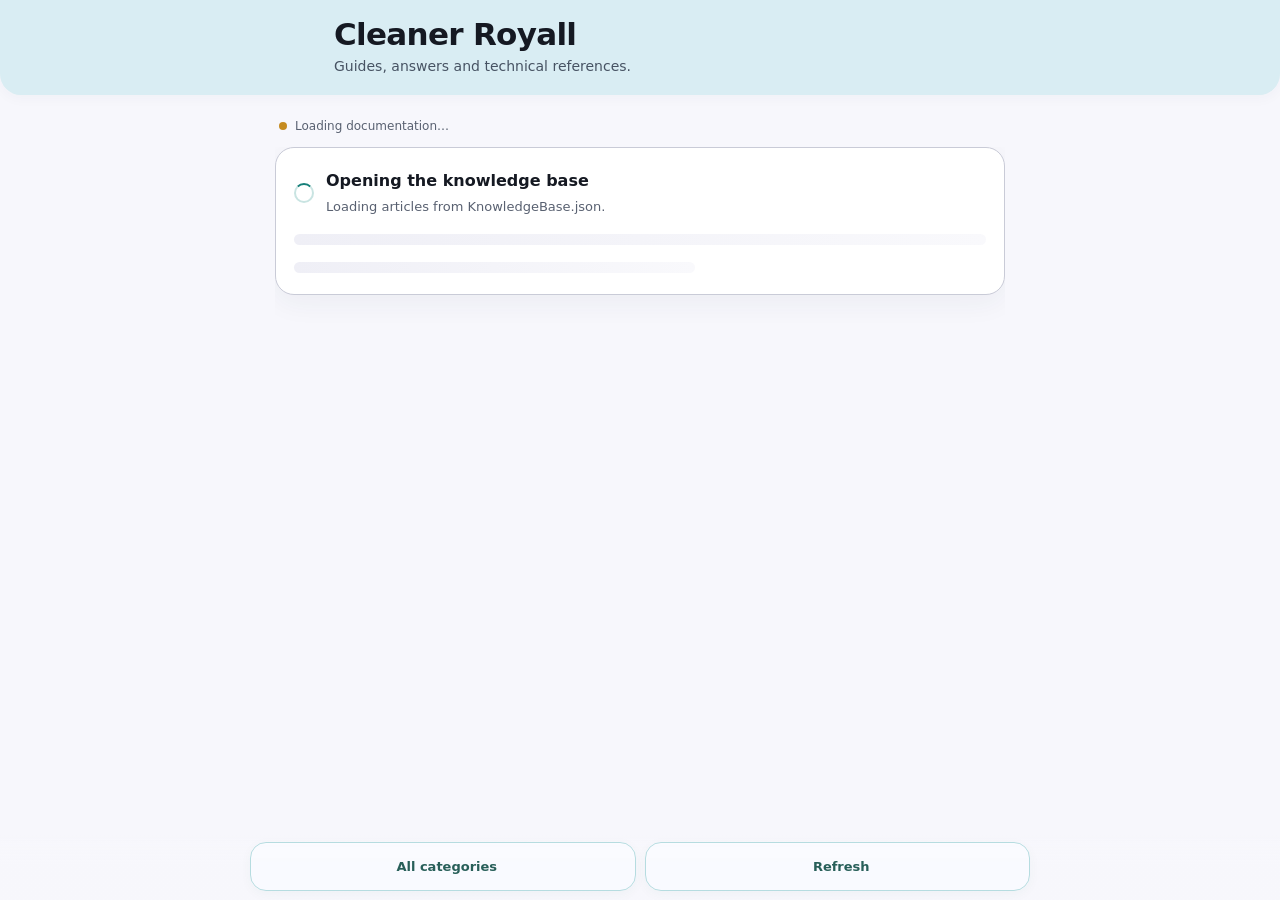
==== web/CleanerRoyall/index.html @ 1d08c45c "Nest documentation articles under category lists" ====
<!doctype html>
<html lang="en">
<head>
<meta charset="utf-8">
<meta name="viewport" content="width=device-width,initial-scale=1,viewport-fit=cover">
<meta name="theme-color" content="#d9edf3">
<meta name="color-scheme" content="light">
<title>Documentation</title>
<style>
:root{--bg:#f7f7fc;--surface:#fff;--surface-soft:#f0f0f8;--surface-head:#e3e3ed;--ink:#151922;--muted:#596171;--soft-muted:#7b8290;--line:#c9cbd7;--line-soft:#dcdde7;--teal:#167f79;--teal-deep:#126c68;--teal-wash:#e0f3f0;--blue:#42639a;--blue-wash:#e5ebfb;--green:#2f7545;--green-wash:#e5f5e6;--amber:#936308;--amber-wash:#fff0cc;--blue-color:#42639a;--amber-color:#936308;--teal-color:#207a75;--green-color:#287744;--purple-color:#7652a2;--red-color:#b44b4b;--neutral-color:#596171;--purple-wash:#eee5ff;--neutral-wash:#e8e9ef;--red-wash:#ffebeb;--red:#b44b4b;--red-wash:#ffebeb;--shadow:0 8px 28px rgba(30,46,67,.055);--radius:19px;--content:780px}
*{box-sizing:border-box}html,body{width:100%;height:100%;margin:0;background:var(--bg);color:var(--ink);font-family:Inter,Roboto,"Segoe UI",system-ui,-apple-system,BlinkMacSystemFont,sans-serif;font-size:15px;line-height:1.5;-webkit-font-smoothing:antialiased;text-rendering:optimizeLegibility}body{height:100vh;height:100dvh;display:flex;flex-direction:column;overflow:hidden}button,input{font:inherit}button,a{-webkit-tap-highlight-color:transparent}button{cursor:pointer}a{color:inherit}.app-header{position:relative;z-index:10;flex:0 0 auto;background:#d9edf3;border-radius:0 0 21px 21px;box-shadow:0 3px 14px rgba(30,67,82,.035);padding:calc(8px + env(safe-area-inset-top)) 18px 10px}.app-header-inner{max-width:var(--content);margin:0 auto;display:flex;align-items:center;gap:14px;min-height:70px}.app-icon-wrap{width:66px;height:66px;flex:0 0 66px;position:relative;display:grid;place-items:center;overflow:visible}.app-icon{position:absolute;inset:0;width:100%;height:100%;object-fit:contain;display:block;visibility:hidden;z-index:2}.app-icon.is-visible{visibility:visible}.icon-fallback{position:absolute;inset:0;display:grid;place-items:center;color:var(--teal);z-index:1}.icon-fallback svg{width:43px;height:43px}.app-title-wrap{min-width:0;flex:1}.app-title{font-size:clamp(21px,5.2vw,31px);font-weight:780;letter-spacing:-.7px;line-height:1.15;margin:0;overflow-wrap:anywhere}.app-subtitle{font-size:14px;color:#475363;line-height:1.35;margin:4px 0 0;overflow-wrap:anywhere}.header-meta{display:flex;align-items:center;gap:7px;flex-wrap:wrap;margin-top:5px}.header-meta:empty{display:none}.tiny-meta{font-size:10px;font-weight:700;letter-spacing:.035em;text-transform:uppercase;color:#397276;background:rgba(255,255,255,.55);padding:4px 8px;border-radius:999px}
.main{width:100%;max-width:var(--content);margin:0 auto;flex:1 1 auto;min-height:0;display:flex;flex-direction:column;overflow:hidden;padding:18px 17px 0}.status-line{display:flex;align-items:center;justify-content:space-between;gap:12px;flex:0 0 auto;padding:0 4px 12px;color:var(--muted);font-size:12px}.status-left{display:flex;align-items:center;gap:8px;min-width:0}.status-dot{width:8px;height:8px;border-radius:50%;background:var(--teal);flex:0 0 auto}.status-dot.loading{background:#c58b20;animation:pulse 1.2s ease-in-out infinite}.status-dot.error{background:var(--red)}.text-button{border:0;background:transparent;color:var(--teal-deep);font-weight:750;padding:6px 0;cursor:pointer}.main-scroll{flex:1 1 auto;min-height:0;overflow-x:hidden;overflow-y:auto;overscroll-behavior:contain;-webkit-overflow-scrolling:touch;scrollbar-width:none;padding:0 0 125px}.main-scroll::-webkit-scrollbar{display:none}.search-box{display:flex;align-items:center;gap:10px;background:#fff;border:1.5px solid #d7dae6;border-radius:17px;min-height:52px;padding:0 14px;box-shadow:0 2px 9px rgba(34,44,65,.025)}.search-box:focus-within{border-color:#87bdb9;box-shadow:0 0 0 3px rgba(22,127,121,.08)}.search-icon{display:grid;place-items:center;color:#677183;flex:0 0 auto}.search-icon svg{width:21px;height:21px}.search-input{border:0;outline:0;box-shadow:none;background:transparent;width:100%;min-width:0;color:var(--ink);font-size:14px;padding:13px 0}.search-input::placeholder{color:#8b92a0}.clear-search{border:0;width:28px;height:28px;border-radius:50%;background:#f0f1f7;color:#586171;display:none;place-items:center;flex:0 0 auto}.clear-search.visible{display:grid}.section-heading{display:flex;align-items:flex-end;justify-content:space-between;gap:12px;margin:21px 1px 10px}.section-heading h2{font-size:16px;line-height:1.25;font-weight:800;letter-spacing:-.2px;margin:0}.section-heading p{font-size:12px;color:var(--muted);margin:3px 0 0}.subtle-link{border:0;background:transparent;color:var(--teal-deep);font-size:12px;font-weight:750;padding:3px 0;white-space:nowrap}.category-grid{display:grid;grid-template-columns:repeat(3,minmax(0,1fr));gap:9px}.category-tile{min-width:0;border:1.5px solid var(--cat-line,#dfe1eb);background:var(--cat-card,#fff);border-radius:16px;padding:12px 9px 11px;text-align:left;display:flex;flex-direction:column;align-items:flex-start;gap:8px;color:var(--ink);transition:transform .14s,border-color .14s,background .14s}.category-tile:active{transform:scale(.985)}.category-tile.active{border-color:var(--cat-color,var(--teal));box-shadow:0 0 0 2px color-mix(in srgb,var(--cat-color,var(--teal)) 13%,transparent)}.category-icon{width:35px;height:35px;border-radius:12px;background:var(--cat-wash,#e3edff);color:var(--cat-color,var(--blue));display:grid;place-items:center;flex:0 0 auto}.category-icon svg{width:20px;height:20px}.category-tile-title{font-size:12px;font-weight:780;line-height:1.25;overflow-wrap:anywhere}.category-tile-meta{font-size:10px;color:var(--muted);line-height:1.2}.cat-blue{--cat-color:#42639a;--cat-wash:#e3edff;--cat-card:#fcfdff;--cat-line:#dfe7f5}.cat-amber{--cat-color:#936308;--cat-wash:#fff0cc;--cat-card:#fffdf8;--cat-line:#eee5d1}.cat-teal{--cat-color:#207a75;--cat-wash:#ddf3f0;--cat-card:#fbfefd;--cat-line:#d9ece9}.cat-green{--cat-color:#287744;--cat-wash:#dff3e2;--cat-card:#fbfefb;--cat-line:#dcecdf}.cat-purple{--cat-color:#7652a2;--cat-wash:#eee5ff;--cat-card:#fdfbff;--cat-line:#e7dcf7}.cat-red{--cat-color:#b44b4b;--cat-wash:#ffebeb;--cat-card:#fffafa;--cat-line:#f1dfdf}.cat-neutral{--cat-color:#596171;--cat-wash:#e8e9ef;--cat-card:#fcfcfe;--cat-line:#e1e3eb}
.results-heading{margin-top:18px}.results-title{min-width:0}.results-count{font-size:11px;color:#717a89;font-weight:650;white-space:nowrap}.entry-list{display:flex;flex-direction:column;gap:9px}.entry-card{width:100%;display:flex;align-items:center;gap:12px;text-align:left;padding:13px 13px;border:1.5px solid #e0e2ec;border-radius:17px;background:#fff;color:inherit;box-shadow:0 2px 9px rgba(34,44,65,.022);min-width:0;transition:transform .14s,border-color .14s}.entry-card:active{transform:scale(.995);border-color:#b8dcd7}.entry-icon{width:42px;height:42px;border-radius:14px;display:grid;place-items:center;flex:0 0 auto;background:var(--entry-wash,#e3edff);color:var(--entry-color,var(--blue))}.entry-icon svg{width:22px;height:22px}.entry-copy{flex:1;min-width:0}.entry-title-row{display:flex;align-items:center;gap:6px;flex-wrap:wrap}.entry-title{font-size:14px;line-height:1.35;font-weight:780;letter-spacing:-.12px;overflow-wrap:anywhere}.entry-summary{font-size:12px;color:#616a79;line-height:1.4;margin:4px 0 0;overflow-wrap:anywhere}.entry-meta{display:flex;align-items:center;gap:6px;flex-wrap:wrap;margin-top:7px;font-size:10px;color:#747d8a}.entry-meta span+span:before{content:"·";margin-right:6px;color:#a0a5af}.entry-meta span.entry-date:before{content:none;margin:0}.entry-meta .entry-date{display:inline-flex;align-items:center;gap:4px;padding:2px 6px;border-radius:7px;background:#e5edff;color:#315d99;font-weight:780}.entry-label{display:inline-flex;align-items:center;gap:4px;border-radius:999px;padding:4px 7px;font-size:9px;font-weight:800;line-height:1;text-transform:uppercase;letter-spacing:.035em;background:#eef0f7;color:#586171}.entry-label.featured{background:#eee6ff;color:#6941a5}.entry-card-chevron{color:#9aa0ac;display:grid;place-items:center;flex:0 0 auto}.entry-card-chevron svg{width:18px;height:18px}.empty-panel,.loading-panel,.error-panel{border:1px solid var(--line);background:#fff;border-radius:19px;padding:21px 18px;box-shadow:var(--shadow)}.loading-row{display:flex;align-items:center;gap:12px}.spinner{width:20px;height:20px;border:2px solid #c9e4e2;border-top-color:var(--teal);border-radius:50%;animation:spin .8s linear infinite;flex:0 0 auto}.loading-title,.error-title{font-size:16px;font-weight:780;margin:0}.loading-copy,.error-copy{color:var(--muted);font-size:13px;margin:4px 0 0}.skeleton{height:11px;border-radius:8px;background:linear-gradient(90deg,#efeff6,#f9f9fc,#efeff6);background-size:200% 100%;animation:shine 1.5s linear infinite;margin-top:17px}.skeleton.short{width:58%}.error-actions{display:flex;gap:10px;flex-wrap:wrap;margin-top:14px}.small-action{border:1px solid #b4d9dc;background:#f7fcfc;color:#236e70;border-radius:12px;padding:10px 14px;font-weight:700;cursor:pointer;font-size:13px}.empty-title{font-size:16px;font-weight:780;margin:0}.empty-copy{color:var(--muted);font-size:13px;margin:5px 0 0}.featured-marker{color:#8b65b2}
.bottom-actions{position:fixed;left:0;right:0;bottom:0;z-index:18;padding:7px 16px calc(9px + env(safe-area-inset-bottom));background:linear-gradient(180deg,rgba(247,247,252,0),rgba(247,247,252,.94) 18%,rgba(247,247,252,.99) 45%)}.bottom-actions-inner{max-width:var(--content);margin:0 auto;display:grid;grid-template-columns:repeat(2,minmax(0,1fr));gap:9px}.action-button{height:49px;min-width:0;border:1.5px solid #b6dce0;border-radius:16px;background:rgba(250,251,255,.94);color:#285f59;display:flex;align-items:center;justify-content:center;gap:8px;padding:0 10px;font-size:13px;font-weight:760;box-shadow:0 3px 12px rgba(31,96,82,.04)}.action-button svg{width:19px;height:19px;flex:0 0 auto}.action-button:active{transform:scale(.99);background:#edf8f4}.toast{position:fixed;z-index:70;left:50%;bottom:calc(76px + env(safe-area-inset-bottom));transform:translate(-50%,12px);opacity:0;pointer-events:none;background:#222a35;color:#fff;border-radius:13px;padding:11px 15px;font-size:13px;font-weight:600;box-shadow:0 5px 22px rgba(0,0,0,.17);max-width:calc(100vw - 40px);text-align:center;transition:opacity .18s,transform .18s}.toast.visible{opacity:1;transform:translate(-50%,0)}.floating-top{position:fixed;right:max(18px,calc((100vw - var(--content))/2 + 18px));bottom:calc(75px + env(safe-area-inset-bottom));z-index:15;width:44px;height:44px;border:1.5px solid #b5dfe2;border-radius:50%;display:grid;place-items:center;color:#1c555a;background:rgba(250,253,255,.96);box-shadow:0 4px 15px rgba(31,72,85,.1);opacity:0;pointer-events:none;transform:translateY(7px);transition:opacity .18s,transform .18s}.floating-top.visible{opacity:1;pointer-events:auto;transform:translateY(0)}
.sheet-overlay{position:fixed;inset:0;z-index:50;background:rgba(21,29,38,.39);backdrop-filter:blur(2px);-webkit-backdrop-filter:blur(2px);opacity:0;transition:opacity .22s ease}.sheet-overlay.open{opacity:1}.article-sheet{position:fixed;z-index:51;left:0;right:0;bottom:0;max-width:720px;height:90vh;height:min(90dvh,900px);margin:0 auto;background:#fbfbff;border:1px solid #dedfea;border-bottom:0;border-radius:17px 17px 0 0;box-shadow:0 -12px 44px rgba(25,37,54,.17);transform:translateY(105%);transition:transform .26s cubic-bezier(.2,.8,.2,1);display:flex;flex-direction:column;overflow:hidden;padding-bottom:env(safe-area-inset-bottom)}.article-sheet.open{transform:translateY(0)}.sheet-accent{height:4px;width:25%;background:#267b62;border-radius:0 0 5px 5px;flex:0 0 auto;margin-left:auto;margin-right:auto}.sheet-top{display:flex;align-items:flex-start;gap:12px;padding:14px 17px 9px;flex:0 0 auto}.sheet-title-wrap{min-width:0;flex:1}.sheet-label-row{display:flex;align-items:center;gap:7px;flex-wrap:wrap;margin-bottom:5px}.sheet-category{font-size:10px;color:#707989;font-weight:700}.sheet-title{font-size:clamp(19px,4.8vw,24px);font-weight:820;letter-spacing:-.45px;line-height:1.2;margin:0;overflow-wrap:anywhere}.sheet-subtitle{font-size:12px;color:#667080;margin:6px 0 0;line-height:1.4;overflow-wrap:anywhere}.sheet-close{width:36px;height:36px;flex:0 0 auto;display:grid;place-items:center;border:1px solid #e0e2eb;background:#f1f2f8;color:#596171;border-radius:12px;margin-top:-3px}.sheet-close svg{width:19px;height:19px}.sheet-meta{display:flex;align-items:center;gap:8px;flex-wrap:wrap;padding:8px 17px 12px;font-size:11px;color:#6e7786;border-bottom:1px solid #e0e2eb;flex:0 0 auto}.sheet-meta .sheet-meta-date{display:inline-flex;align-items:center;gap:5px;background:#e5edff;color:#315d99;border-radius:8px;padding:5px 8px;font-weight:760}.sheet-scroll{flex:1 1 auto;min-height:0;overflow-y:auto;overscroll-behavior:contain;-webkit-overflow-scrolling:touch;padding:15px 16px 28px;scrollbar-width:thin;scrollbar-color:#c8ccd7 transparent}.sheet-scroll::-webkit-scrollbar{width:4px}.sheet-scroll::-webkit-scrollbar-thumb{background:#c8ccd7;border-radius:8px}.sheet-footer{display:flex;align-items:center;justify-content:space-between;gap:10px;padding:10px 15px;border-top:1px solid #e3e5ed;background:#fbfbff;flex:0 0 auto}.sheet-back{display:inline-flex;align-items:center;justify-content:center;gap:8px;height:43px;min-width:100px;border:1.5px solid #c9e0e1;background:#f7fbfc;color:#255f60;border-radius:13px;font-size:13px;font-weight:760;padding:0 14px}.sheet-footer-note{font-size:10px;color:#8b92a0;text-align:right}.sheet-footer svg{width:17px;height:17px}
.article-content{display:flex;flex-direction:column;gap:14px}.content-block{min-width:0}.prose{font-size:14px;line-height:1.68;color:#242a35;overflow-wrap:anywhere}.prose>*:first-child{margin-top:0}.prose>*:last-child{margin-bottom:0}.prose h1,.prose h2,.prose h3{color:#202733;line-height:1.25;letter-spacing:-.2px;margin:18px 0 8px}.prose h1{font-size:20px}.prose h2{font-size:17px}.prose h3{font-size:15px}.prose p{margin:0 0 11px}.prose strong{font-weight:800}.prose em{font-style:italic}.prose a{color:#2e6299;text-decoration:underline;text-underline-offset:2px;overflow-wrap:anywhere}.prose code,.inline-code{font-family:ui-monospace,SFMono-Regular,Menlo,Consolas,monospace;font-size:.91em;background:#eff1f7;color:#384965;padding:2px 5px;border-radius:5px;overflow-wrap:anywhere}.prose blockquote{margin:9px 0;padding:8px 12px;border-left:3px solid #83b9b0;background:#edf7f4;color:#485c5b;border-radius:0 10px 10px 0}.prose ul,.prose ol{margin:6px 0 12px;padding-left:22px}.prose li{padding-left:3px;margin:4px 0}.prose hr{border:0;border-top:1px solid #dfe2eb;margin:15px 0}.code-card{border:1px solid #d8dce7;background:#f4f5fa;border-radius:15px;overflow:hidden;min-width:0}.code-head{display:flex;align-items:center;gap:9px;justify-content:space-between;padding:10px 12px;background:#e9ebf4;border-bottom:1px solid #d8dce7;min-width:0}.code-title-wrap{min-width:0;display:flex;align-items:center;gap:7px}.code-title{font-size:12px;font-weight:780;color:#3d4759;overflow-wrap:anywhere}.code-language{font-size:9px;letter-spacing:.05em;font-weight:800;text-transform:uppercase;border-radius:6px;background:#fff;color:#59677d;padding:4px 6px;flex:0 0 auto}.copy-button{display:inline-flex;align-items:center;justify-content:center;gap:5px;min-height:31px;border:1px solid #cbd1df;background:#fbfcff;color:#3e536e;border-radius:9px;padding:4px 8px;font-size:11px;font-weight:760;flex:0 0 auto}.copy-button svg{width:15px;height:15px}.code-body{margin:0;padding:13px 14px;overflow:auto;max-height:48vh;color:#252d3b;font-family:ui-monospace,SFMono-Regular,Menlo,Consolas,monospace;font-size:12px;line-height:1.65;white-space:pre;tab-size:4;-webkit-overflow-scrolling:touch}.sheet-error{border:1px solid #eddddd;background:#fffafa;color:#824545;border-radius:12px;padding:13px;font-size:13px}
[hidden]{display:none!important}@keyframes spin{to{transform:rotate(360deg)}}@keyframes pulse{50%{opacity:.35}}@keyframes shine{to{background-position:-200% 0}}@media(min-width:700px){.app-header{padding:10px 25px 12px}.app-header-inner{min-height:73px}.app-icon-wrap{width:70px;height:70px;flex-basis:70px}.main{padding:22px 25px 0}.category-tile{padding:14px 12px}.entry-card{padding:14px 15px}.article-sheet{border-radius:17px 17px 0 0}}@media(max-width:370px){.app-header{padding-left:13px;padding-right:13px}.app-header-inner{gap:10px}.app-icon-wrap{width:57px;height:57px;flex-basis:57px}.app-title{font-size:21px}.app-subtitle{font-size:12px}.main{padding:15px 11px 0}.category-grid{gap:6px}.category-tile{padding:10px 7px;border-radius:14px}.category-icon{width:31px;height:31px}.category-tile-title{font-size:11px}.category-tile-meta{font-size:9px}.entry-card{gap:9px;padding:11px 10px}.entry-icon{width:38px;height:38px;flex-basis:38px}.entry-title{font-size:13px}.entry-summary{font-size:11px}.sheet-top{padding:13px 13px 8px}.sheet-meta{padding-left:13px;padding-right:13px}.sheet-scroll{padding:13px 12px 24px}.code-body{font-size:11px;padding:11px}.bottom-actions{padding-left:10px;padding-right:10px}.action-button{font-size:12px;gap:6px;padding:0 6px}}
@media(prefers-reduced-motion:reduce){*,*::before,*::after{scroll-behavior:auto!important;animation-duration:.01ms!important;animation-iteration-count:1!important;transition-duration:.01ms!important}}

/* High-contrast syntax colors on a light code surface. */
.code-card{background:#f7f8fc;border:1px solid #d7dce8;color:#23283a}
.code-head{background:#e9edf5;border-bottom:1px solid #d7dce8}
.code-title{color:#293247}
.code-language{background:#fff;color:#334b75;border:1px solid #d4dceb}
.copy-button{border:1px solid #c6d0e1;background:#fff;color:#263b60}
.copy-button:active{background:#e8eef9}
.code-body{background:#f7f8fc;color:#23283a}
.code-body .tok-comment{color:#667085;font-style:italic}
.code-body .tok-string{color:#825500}
.code-body .tok-key{color:#1456a0;font-weight:700}
.code-body .tok-number{color:#6941c6}
.code-body .tok-literal{color:#b42368;font-weight:650}
.code-body .tok-keyword{color:#b42318;font-weight:650}
.code-body .tok-type{color:#067647}
.code-body .tok-method{color:#175cd3}
.code-body .tok-variable{color:#7048a8}
.code-body .tok-command{color:#087f5b;font-weight:700}
.code-body .tok-operator{color:#8e2e8e}
.code-body .tok-annotation{color:#087e8b;font-weight:700}
.code-body .tok-punctuation{color:#344054}

/* Nested category-list navigation */
.category-list{display:flex;flex-direction:column;background:#fff;border:1px solid #dfe3ed;border-radius:18px;overflow:hidden}
.category-row{width:100%;display:flex;align-items:center;gap:13px;min-width:0;padding:15px 14px;background:#fff;border:0;border-bottom:1px solid #edf0f5;color:var(--ink);text-align:left}
.category-row:last-child{border-bottom:0}.category-row:active{background:#f4f7fc}
.category-row .category-icon{width:43px;height:43px;border-radius:14px;flex:0 0 auto}
.category-row-copy{flex:1;min-width:0}.category-row-title{display:block;font-size:14px;font-weight:790;line-height:1.35;overflow-wrap:anywhere}
.category-row-description{display:block;margin-top:3px;color:#697283;font-size:12px;line-height:1.4;overflow-wrap:anywhere}
.category-row-meta{display:block;margin-top:5px;color:#355d96;font-size:10px;font-weight:760}
.category-row-chevron{flex:0 0 auto;display:grid;place-items:center;color:#8a93a3}
.nested-back{display:inline-flex;align-items:center;gap:7px;padding:5px 0;margin:1px 0 10px;border:0;background:transparent;color:#286a6c;font-size:12px;font-weight:780}
.nested-back svg{width:17px;height:17px;transform:rotate(180deg)}
.nested-heading{display:flex;align-items:flex-end;justify-content:space-between;gap:12px;margin:2px 1px 13px}
.nested-heading-copy{min-width:0}.nested-heading h2{margin:0;font-size:20px;line-height:1.25;letter-spacing:-.35px;font-weight:820;overflow-wrap:anywhere}
.nested-heading p{margin:5px 0 0;color:#647084;font-size:12px;line-height:1.45}
.nested-count{flex:0 0 auto;padding:5px 8px;border-radius:9px;background:#e8effb;color:#355d96;font-size:10px;font-weight:800;white-space:nowrap}
/* Fenced code gets one unmistakable full-width background panel. */
.code-card{width:100%;min-width:0;background:#fff;border:1px solid #d4ddea;border-radius:15px;box-shadow:0 2px 7px rgba(37,56,86,.035)}
.code-head{background:#e5ebf5;border-bottom:1px solid #d4ddea;padding:10px 12px}
.code-body{display:block;width:100%;min-width:100%;max-width:100%;box-sizing:border-box;margin:0;padding:15px 16px;overflow:auto;max-height:48vh;background:#eaf0fa;color:#202b3d;border-top:1px solid #d9e2f1;border-radius:0 0 14px 14px}
@media(max-width:370px){.category-row{gap:10px;padding:13px 10px}.category-row .category-icon{width:39px;height:39px;flex-basis:39px}.nested-heading h2{font-size:19px}.code-body{padding:12px;font-size:11px}}
</style>
</head>
<body>
<header class="app-header">
  <div class="app-header-inner">
    <div class="app-icon-wrap" aria-hidden="true"><img class="app-icon" id="appIcon" alt=""><span class="icon-fallback" id="iconFallback"></span></div>
    <div class="app-title-wrap"><h1 class="app-title" id="appName">Cleaner Royall</h1><p class="app-subtitle" id="appDescription">Guides, answers and technical references.</p><div class="header-meta" id="headerMeta"></div></div>
  </div>
</header>
<main class="main">
  <div class="status-line" aria-live="polite"><div class="status-left"><span class="status-dot loading" id="statusDot"></span><span id="statusText">Loading documentation…</span></div></div>
  <section class="main-scroll" id="mainScroll" aria-live="polite">
    <div class="loading-panel"><div class="loading-row"><span class="spinner" aria-hidden="true"></span><div><div class="loading-title">Opening the knowledge base</div><p class="loading-copy">Loading articles from KnowledgeBase.json.</p></div></div><div class="skeleton"></div><div class="skeleton short"></div></div>
  </section>
</main>
<button class="floating-top" id="backToTop" type="button" aria-label="Back to top" title="Back to top"></button>
<footer class="bottom-actions"><div class="bottom-actions-inner"><button class="action-button" type="button" data-action="all-articles"><span id="allIcon"></span><span>All categories</span></button><button class="action-button" id="refreshBottomButton" type="button" data-action="refresh"><span id="refreshIcon"></span><span id="refreshLabel">Refresh</span></button></div></footer>
<div class="sheet-overlay" id="sheetOverlay" hidden></div>
<section class="article-sheet" id="articleSheet" role="dialog" aria-modal="true" aria-labelledby="sheetTitle" aria-hidden="true" hidden>
  <div class="sheet-accent"></div>
  <header class="sheet-top"><div class="sheet-title-wrap"><div class="sheet-label-row" id="sheetLabelRow"></div><h2 class="sheet-title" id="sheetTitle" tabindex="-1">Article title</h2><p class="sheet-subtitle" id="sheetSubtitle"></p></div><button class="sheet-close" id="sheetClose" type="button" data-action="close-sheet" aria-label="Close article"></button></header>
  <div class="sheet-meta" id="sheetMeta"></div>
  <div class="sheet-scroll" id="sheetScroll" tabindex="0"></div>
  <footer class="sheet-footer"><button class="sheet-back" type="button" data-action="close-sheet"><span id="backIcon"></span>Back</button><span class="sheet-footer-note">Cleaner Royall Knowledge Base</span></footer>
</section>
<div class="toast" id="toast" role="status" aria-live="polite"></div>
<script>
(() => {
'use strict';
const KNOWLEDGE_BASE_URL = './KnowledgeBase.json';
const $ = id => document.getElementById(id);
const ICONS = {
  sparkles:'<path d="m12 3 1.9 5.8L20 11l-6.1 2.2L12 19l-1.9-5.8L4 11l6.1-2.2L12 3Z"/><path d="m19 14 1.1 2.9L23 18l-2.9 1.1L19 22l-1.1-2.9L15 18l2.9-1.1L19 14Z"/>',
  help:'<circle cx="12" cy="12" r="9"/><path d="M9.6 9a2.5 2.5 0 0 1 4.8 1c0 1.7-2.4 2.1-2.4 3.8M12 17h.01"/>',
  book:'<path d="M4 5.5A2.5 2.5 0 0 1 6.5 3H20v16H6.5A2.5 2.5 0 0 0 4 21.5z"/><path d="M4 5.5v16M8 7h8M8 11h7"/>',
  code:'<path d="m8 8-4 4 4 4M16 8l4 4-4 4M14 5l-4 14"/>',
  search:'<circle cx="10.8" cy="10.8" r="6.8"/><path d="m16 16 5 5"/>',
  x:'<path d="m6 6 12 12M18 6 6 18"/>',
  chevron:'<path d="m9 18 6-6-6-6"/>',
  chevronDown:'<path d="m6 9 6 6 6-6"/>',
  arrowUp:'<path d="M12 19V5M5 12l7-7 7 7"/>',
  refresh:'<path d="M20 7v5h-5M4 17v-5h5"/><path d="M5.6 9A7 7 0 0 1 17.4 6L20 12M4 12l2.6 6A7 7 0 0 0 18.4 15"/>',
  copy:'<rect x="8" y="8" width="12" height="12" rx="2"/><path d="M16 8V5a2 2 0 0 0-2-2H5a2 2 0 0 0-2 2v9a2 2 0 0 0 2 2h3"/>',
  check:'<path d="m5 12 4 4L19 6"/>',
  info:'<circle cx="12" cy="12" r="9"/><path d="M12 11v5M12 7h.01"/>',
  warning:'<path d="m10.3 3.9-8 14A2 2 0 0 0 4 21h16a2 2 0 0 0 1.7-3.1l-8-14a2 2 0 0 0-3.4 0Z"/><path d="M12 9v4M12 17h.01"/>',
  lightbulb:'<path d="M9 18h6M10 22h4M8.2 14.5A6 6 0 1 1 15.8 14.5c-.9.7-1.3 1.5-1.3 2.5h-5c0-1-.4-1.8-1.3-2.5Z"/>',
  crown:'<path d="m2 8 5 4 5-8 5 8 5-4-2 12H4L2 8Z"/><path d="M4 16h16"/>',
  shield:'<path d="M12 22s8-4 8-11V5l-8-3-8 3v6c0 7 8 11 8 11Z"/><path d="m9 12 2 2 4-4"/>',
  list:'<path d="M9 6h11M9 12h11M9 18h11M4 6h.01M4 12h.01M4 18h.01"/>',
  calendar:'<rect x="3" y="5" width="18" height="16" rx="2"/><path d="M16 3v4M8 3v4M3 10h18"/>',
  tag:'<path d="M20.6 13.4 13.4 20.6a2 2 0 0 1-2.8 0L3 13V3h10l7.6 7.6a2 2 0 0 1 0 2.8Z"/><circle cx="7.5" cy="7.5" r="1"/>',
  external:'<path d="M14 3h7v7M10 14 21 3"/><path d="M18 13v6a2 2 0 0 1-2 2H5a2 2 0 0 1-2-2V8a2 2 0 0 1 2-2h6"/>',
  file:'<path d="M14 2H6a2 2 0 0 0-2 2v16a2 2 0 0 0 2 2h12a2 2 0 0 0 2-2V8Z"/><path d="M14 2v6h6M8 13h8M8 17h8"/>',
  checkCircle:'<circle cx="12" cy="12" r="9"/><path d="m8 12 2.5 2.5L16 9"/>',
  close:'<path d="m6 6 12 12M18 6 6 18"/>'
};
function icon(name,size=20){const raw=String(name||'').toLowerCase().replace(/[^a-z]/g,'');const aliases={helpcircle:'help',circlehelp:'help',bookopen:'book',bookopentext:'book',filetext:'file',filecode:'code',code2:'code',circlestar:'sparkles',star:'sparkles',wand:'sparkles',wandstars:'sparkles',alerttriangle:'warning',trianglealert:'warning',circlealert:'warning',arrowup:'arrowUp',refreshcw:'refresh',rotatecw:'refresh',copycheck:'copy',listordered:'list',listchecks:'list',circlecheck:'checkCircle'};const key=aliases[raw]||raw;return `<svg xmlns="http://www.w3.org/2000/svg" width="${size}" height="${size}" viewBox="0 0 24 24" fill="none" stroke="currentColor" stroke-width="1.8" stroke-linecap="round" stroke-linejoin="round" aria-hidden="true">${ICONS[key]||ICONS.file}</svg>`}
function escapeHtml(value){return String(value??'').replace(/[&<>"']/g,ch=>({'&':'&amp;','<':'&lt;','>':'&gt;','"':'&quot;',"'":'&#39;'}[ch]))}
function safeUrl(value){try{const url=new URL(String(value||''),location.href);return ['https:','http:'].includes(url.protocol)?url.href:''}catch(_){return ''}}
function normaliseText(value){return String(value??'').trim()}
function slug(value){return String(value||'').toLowerCase().replace(/[^a-z0-9]+/g,'-').replace(/^-+|-+$/g,'')}
let knowledgeData=null, allEntries=[], categoryMap=new Map(), currentCategory='', currentQuery='', currentEntryId='', returnFocus=null, toastTimer=null;
function categoryFor(id){return categoryMap.get(String(id))||{id:String(id||''),title:String(id||'Other'),theme:'neutral',icon:'list',description:''}}
function entryById(id){return allEntries.find(entry=>String(entry.id)===String(id))||null}
function settingEnabled(name,fallback=true){const settings=knowledgeData&&knowledgeData.settings;return settings&&typeof settings[name]==='boolean'?settings[name]:fallback}
function safeTheme(category){const theme=String(category&&category.theme||'neutral').toLowerCase();return ['blue','amber','teal','green','purple','red','neutral'].includes(theme)?theme:'neutral'}
function categoryTheme(category){return 'cat-'+safeTheme(category)}
function entryIcon(){return 'book'}
function renderInlineMarkdown(value){const source=String(value??'');const token=/\[([^\]]+)\]\((https?:\/\/[^\s)]+)\)|`([^`]+)`|\*\*([^*]+)\*\*|\*([^*]+)\*/g;let output='',last=0,match;while((match=token.exec(source))){output+=escapeHtml(source.slice(last,match.index));if(match[1]!==undefined){const href=safeUrl(match[2]);output+=href?`<a href="${escapeHtml(href)}" target="_blank" rel="noopener noreferrer">${escapeHtml(match[1])}</a>`:escapeHtml(match[1])}else if(match[3]!==undefined){output+=`<code>${escapeHtml(match[3])}</code>`}else if(match[4]!==undefined){output+=`<strong>${escapeHtml(match[4])}</strong>`}else{output+=`<em>${escapeHtml(match[5])}</em>`}last=token.lastIndex}output+=escapeHtml(source.slice(last));return output.replace(/\n/g,'<br>')}
function highlightCode(code,language){const source=String(code??''),lang=String(language||'text').toLowerCase();let pattern;if(lang==='json'){pattern=/"(?:\\.|[^"\\])*"|-?\d+(?:\.\d+)?(?:[eE][+-]?\d+)?|\b(?:true|false|null)\b|[{}\[\]:,]/g}else if(lang==='java'){pattern=/\/\/[^\n]*|\/\*[\s\S]*?\*\/|"(?:\\.|[^"\\])*"|'(?:\\.|[^'\\])*'|@\w+|\b(?:abstract|assert|boolean|break|byte|case|catch|char|class|const|continue|default|do|double|else|enum|extends|final|finally|float|for|if|implements|import|instanceof|int|interface|long|native|new|package|private|protected|public|record|return|short|static|strictfp|super|switch|synchronized|this|throw|throws|transient|try|var|void|volatile|while|yield)\b|\b(?:true|false|null)\b|\b\d+(?:\.\d+)?[fFdDlL]?\b|\b[A-Z][A-Za-z0-9_]*\b|\b[A-Za-z_$][\w$]*(?=\s*\()/g}else if(['bash','sh','shell'].includes(lang)){pattern=/#.*|"(?:\\.|[^"\\])*"|'(?:[^'\\]|\\.)*'|\$\{[^}]*\}|\$[A-Za-z_]\w*|\b(?:if|then|else|elif|fi|for|in|do|done|case|esac|while|until|function|export|local|return|exit|set|source)\b|\b(?:echo|printf|cd|ls|grep|find|sed|awk|cat|mkdir|rm|cp|mv|chmod|chown|test|curl|wget|git|java|javac|sh|bash|pwd|id|uname|du|df|command|read|shift|trap|sudo)\b|[|&;<>!=~]/g}else{return escapeHtml(source)}let output='',last=0;source.replace(pattern,function(token,offset){output+=escapeHtml(source.slice(last,offset));let cls='punctuation';if(lang==='json'){if(token[0]==='"')cls=/^\s*:/.test(source.slice(offset+token.length))?'key':'string';else if(/^-?\d/.test(token))cls='number';else if(/^(true|false|null)$/.test(token))cls='literal'}else if(lang==='java'){if(token.startsWith('//')||token.startsWith('/*'))cls='comment';else if(token[0]==='"'||token[0]==="'")cls='string';else if(token[0]==='@')cls='annotation';else if(/^(abstract|assert|boolean|break|byte|case|catch|char|class|const|continue|default|do|double|else|enum|extends|final|finally|float|for|if|implements|import|instanceof|int|interface|long|native|new|package|private|protected|public|record|return|short|static|strictfp|super|switch|synchronized|this|throw|throws|transient|try|var|void|volatile|while|yield)$/.test(token))cls='keyword';else if(/^(true|false|null)$/.test(token))cls='literal';else if(/^\d/.test(token))cls='number';else if(/^[A-Z]/.test(token))cls='type';else cls='method'}else{if(token[0]==='#')cls='comment';else if(token[0]==='"'||token[0]==="'")cls='string';else if(token[0]==='$')cls='variable';else if(/^(if|then|else|elif|fi|for|in|do|done|case|esac|while|until|function|export|local|return|exit|set|source)$/.test(token))cls='keyword';else if(/^(echo|printf|cd|ls|grep|find|sed|awk|cat|mkdir|rm|cp|mv|chmod|chown|test|curl|wget|git|java|javac|sh|bash|pwd|id|uname|du|df|command|read|shift|trap|sudo)$/.test(token))cls='command';else cls='operator'}output+='<span class="tok-'+cls+'">'+escapeHtml(token)+'</span>';last=offset+token.length;return token});return output+escapeHtml(source.slice(last))}
function renderCodePanel(code,language){const lang=normaliseText(language||'text')||'text';return '<section class="content-block code-card"><div class="code-head"><div class="code-title-wrap"><span class="code-language">'+escapeHtml(lang)+'</span></div><button type="button" class="copy-button" data-action="copy-code" data-code="'+escapeHtml(encodeURIComponent(code))+'">'+icon('copy',15)+' Copy</button></div><pre class="code-body"><code>'+highlightCode(code,lang)+'</code></pre></section>'}

function renderMarkdown(value){const lines=String(value??'').replace(/\r\n?/g,'\n').split('\n');let html='',paragraph=[],listType='',list=[],codeLines=null,codeLanguage='text';const flushParagraph=()=>{if(paragraph.length){html+='<p>'+renderInlineMarkdown(paragraph.join(' '))+'</p>';paragraph=[]}};const flushList=()=>{if(list.length){html+='<'+listType+'>'+list.map(item=>'<li>'+renderInlineMarkdown(item)+'</li>').join('')+'</'+listType+'>';list=[];listType=''}};for(const raw of lines){const line=raw.trim();let m;if(codeLines!==null){if(/^\x60{3}\s*$/.test(line)){html+=renderCodePanel(codeLines.join('\n'),codeLanguage);codeLines=null;codeLanguage='text'}else codeLines.push(raw);continue}if((m=line.match(/^\x60{3}([\w.+#-]*)\s*$/))){flushParagraph();flushList();codeLines=[];codeLanguage=m[1]||'text';continue}if(!line){flushParagraph();flushList();continue}if((m=line.match(/^(#{1,3})\s+(.+)$/))){flushParagraph();flushList();const level=m[1].length;html+='<h'+level+'>'+renderInlineMarkdown(m[2])+'</h'+level+'>';continue}if(/^(-{3,}|\*{3,}|_{3,})$/.test(line)){flushParagraph();flushList();html+='<hr>';continue}if((m=line.match(/^>\s?(.+)$/))){flushParagraph();flushList();html+='<blockquote>'+renderInlineMarkdown(m[1])+'</blockquote>';continue}if((m=line.match(/^[-*]\s+(.+)$/))){flushParagraph();if(listType&&listType!=='ul')flushList();listType='ul';list.push(m[1]);continue}if((m=line.match(/^\d+[.)]\s+(.+)$/))){flushParagraph();if(listType&&listType!=='ol')flushList();listType='ol';list.push(m[1]);continue}flushList();paragraph.push(line)}flushParagraph();flushList();if(codeLines!==null)html+=renderCodePanel(codeLines.join('\n'),codeLanguage);return html||'<p></p>'}
function renderCategories(){return knowledgeData.categories.map(c=>{const n=c.articles.length,theme=categoryTheme(c);return '<button type="button" class="category-row" data-action="open-category" data-category="'+escapeHtml(c.id)+'"><span class="category-icon '+theme+'">'+icon(c.icon||'list',21)+'</span><span class="category-row-copy"><span class="category-row-title">'+escapeHtml(c.title||c.id)+'</span><span class="category-row-description">'+escapeHtml(c.description||'Browse articles in this section')+'</span><span class="category-row-meta">'+n+' '+(n===1?'article':'articles')+'</span></span><span class="category-row-chevron">'+icon('chevron',20)+'</span></button>'}).join('')}
function getFilteredEntries(){let entries=currentCategory?allEntries.filter(e=>e.category===currentCategory):allEntries.slice();if(currentQuery){const q=currentQuery.toLowerCase();entries=entries.filter(e=>{const c=categoryFor(e.category);return [e.title,e.summary,e.category,c.title,c.description,e.content].join(' ').toLowerCase().includes(q)})}entries.sort((a,b)=>Number(!!b.featured)-Number(!!a.featured)||String(a.title||'').localeCompare(String(b.title||''),undefined,{sensitivity:'base'}));return entries}
function renderEntry(e){const c=categoryFor(e.category),t=safeTheme(c),d=settingEnabled('showUpdatedDate')&&e.updated?String(e.updated):'',cat=currentCategory?'':'<span>'+escapeHtml(c.title)+'</span>';return '<button type="button" class="entry-card" data-action="open-entry" data-id="'+escapeHtml(e.id)+'" style="--entry-color:var(--'+t+'-color,#42639a);--entry-wash:var(--'+t+'-wash,#e3edff)"><span class="entry-icon" style="background:var(--'+t+'-wash,#e8e9ef);color:var(--'+t+'-color,#596171)">'+icon(entryIcon(e),22)+'</span><span class="entry-copy"><span class="entry-title-row"><span class="entry-title">'+escapeHtml(e.title||'Untitled article')+'</span>'+(settingEnabled('showFeatured')&&e.featured?'<span class="entry-label featured">Featured</span>':'')+'</span><span class="entry-summary">'+escapeHtml(e.summary||'Open to read more.')+'</span><span class="entry-meta">'+cat+(d?'<span class="entry-date">'+icon('calendar',11)+' '+escapeHtml(d)+'</span>':'')+'</span></span><span class="entry-card-chevron">'+icon('chevron',18)+'</span></button>'}
function renderHome(){if(!knowledgeData)return;const filtered=getFilteredEntries(),searching=!!currentQuery,c=currentCategory?categoryFor(currentCategory):null;const search=settingEnabled('searchEnabled')?'<div class="search-box"><span class="search-icon">'+icon('search',21)+'</span><input class="search-input" id="searchInput" type="search" autocomplete="off" placeholder="Search documentation, answers and code…" aria-label="Search documentation" value="'+escapeHtml(currentQuery)+'"><button class="clear-search '+(currentQuery?'visible':'')+'" type="button" data-action="clear-search" aria-label="Clear search">'+icon('x',16)+'</button></div>':'';const list=filtered.map(renderEntry).join('');let body;if(c){body='<button class="nested-back" type="button" data-action="all-categories">'+icon('chevron',17)+' All categories</button><div class="nested-heading"><div class="nested-heading-copy"><h2>'+escapeHtml(c.title)+'</h2><p>'+escapeHtml(c.description||'Articles in this section')+'</p></div><span class="nested-count">'+filtered.length+' '+(filtered.length===1?'article':'articles')+'</span></div><div class="entry-list" id="entryList">'+(list||'<div class="empty-panel"><h3 class="empty-title">No matching articles</h3><p class="empty-copy">Try a different search term.</p></div>')+'</div>'}else if(searching){body='<div class="section-heading"><div><h2>Search results</h2><p>Across all documentation categories</p></div><span class="results-count">'+filtered.length+' found</span></div><div class="entry-list" id="entryList">'+(list||'<div class="empty-panel"><h3 class="empty-title">No matching articles</h3><p class="empty-copy">Try a different search term.</p></div>')+'</div>'}else{body='<div class="section-heading"><div><h2>Browse categories</h2><p>Choose a section to explore its articles</p></div><span class="results-count">'+knowledgeData.categories.length+' sections</span></div><div class="category-list">'+renderCategories()+'</div>'}$('statusDot').className='status-dot';$('statusText').textContent=allEntries.length+' articles across '+knowledgeData.categories.length+' categories';$('mainScroll').innerHTML=search+body+'<div style="height:22px"></div>';const input=$('searchInput');if(input)input.addEventListener('input',()=>{const pos=input.selectionStart;currentQuery=input.value;const y=$('mainScroll').scrollTop;renderHome();$('mainScroll').scrollTop=y;const next=$('searchInput');if(next){next.focus({preventScroll:true});try{next.setSelectionRange(pos,pos)}catch(_){}}});$('backToTop').classList.toggle('visible',$('mainScroll').scrollTop>380)}
function renderArticle(entry){const category=categoryFor(entry.category);$('sheetLabelRow').innerHTML=`<span class="sheet-category">${escapeHtml(category.title)}</span>${settingEnabled('showFeatured')&&entry.featured?'<span class="entry-label featured">Featured</span>':''}`;$('sheetTitle').textContent=entry.title||'Untitled entry';$('sheetSubtitle').textContent=entry.summary||'';const meta=[];if(settingEnabled('showUpdatedDate')&&entry.updated)meta.push(`${icon('calendar',14)} <span>Updated ${escapeHtml(entry.updated)}</span>`);$('sheetMeta').innerHTML=meta.map(value=>`<span class="sheet-meta-date">${value}</span>`).join('');let html=`<div class="article-content"><div class="content-block prose">${renderMarkdown(entry.content||'')}</div></div>`;$('sheetScroll').innerHTML=html;$('sheetScroll').scrollTop=0;$('sheetScroll').scrollLeft=0;currentEntryId=String(entry.id)}
function openEntry(id,trigger){const entry=entryById(id);if(!entry)return;returnFocus=trigger||document.activeElement;renderArticle(entry);const sheet=$('articleSheet'),overlay=$('sheetOverlay');sheet.hidden=false;overlay.hidden=false;sheet.setAttribute('aria-hidden','false');document.body.style.overflow='hidden';requestAnimationFrame(()=>{sheet.classList.add('open');overlay.classList.add('open');$('sheetScroll').scrollTop=0;$('sheetClose').focus({preventScroll:true})})}
function closeSheet(){const sheet=$('articleSheet'),overlay=$('sheetOverlay');if(sheet.hidden)return;sheet.classList.remove('open');overlay.classList.remove('open');sheet.setAttribute('aria-hidden','true');document.body.style.overflow='';setTimeout(()=>{if(!sheet.classList.contains('open')){sheet.hidden=true;overlay.hidden=true}},280);const target=returnFocus;returnFocus=null;if(target&&typeof target.focus==='function')setTimeout(()=>target.focus({preventScroll:true}),40)}
function showToast(message){const toast=$('toast');toast.textContent=message;toast.classList.add('visible');clearTimeout(toastTimer);toastTimer=setTimeout(()=>toast.classList.remove('visible'),2300)}
async function copyText(text){try{await navigator.clipboard.writeText(text);showToast('Copied to clipboard')}catch(_){const textarea=document.createElement('textarea');textarea.value=text;textarea.setAttribute('readonly','');textarea.style.position='fixed';textarea.style.opacity='0';document.body.appendChild(textarea);textarea.select();let success=false;try{success=document.execCommand('copy')}catch(__){}textarea.remove();showToast(success?'Copied to clipboard':'Copy failed — select the code and copy it manually')}}
function applyApp(data){const app=data.app&&typeof data.app==='object'?data.app:{};const name=normaliseText(app.name)||'Documentation';$('appName').textContent=name;document.title=`${name} — ${normaliseText(app.title)||'Documentation'}`;$('appDescription').textContent=normaliseText(app.title)||'Documentation';if(app.description)$('appDescription').textContent=normaliseText(app.description);$('headerMeta').innerHTML='';if(app.version)$('headerMeta').innerHTML=`<span class="tiny-meta">${escapeHtml(app.version)}</span>`;const image=$('appIcon'),fallback=$('iconFallback');fallback.innerHTML=icon('sparkles',42);fallback.style.display='grid';image.classList.remove('is-visible');image.onload=()=>{image.classList.add('is-visible');fallback.style.display='none'};image.onerror=()=>{image.classList.remove('is-visible');fallback.style.display='grid'};const src=safeUrl(app.icon);if(src){image.src=src}else{image.removeAttribute('src')}}
function validateAndSetData(data){if(!data||typeof data!=='object'||!Array.isArray(data.categories))throw new Error('Expected a categories array in KnowledgeBase.json');const categories=data.categories.filter(c=>c&&typeof c==='object'&&c.id).map(c=>({...c,id:String(c.id),articles:Array.isArray(c.articles)?c.articles:[]}));const categoryIds=new Set(),articleIds=new Set(),entries=[];for(const c of categories){if(categoryIds.has(c.id))throw new Error('Duplicate category id: '+c.id);categoryIds.add(c.id);for(const a of c.articles){if(!a||typeof a!=='object'||!a.id||!a.title)throw new Error('Every article requires id and title in category '+c.id);const id=String(a.id);if(articleIds.has(id))throw new Error('Duplicate article id: '+id);articleIds.add(id);entries.push({...a,id,category:c.id,content:String(a.content??'')})}}knowledgeData={...data,categories};allEntries=entries;categoryMap=new Map(categories.map(c=>[c.id,c]));currentCategory='';currentQuery='';applyApp(knowledgeData);renderHome()}
function loadKnowledgeBase(){const button=$('refreshBottomButton');button.disabled=true;$('refreshLabel').textContent='Loading…';$('statusDot').className='status-dot loading';$('statusText').textContent='Loading documentation…';try{const response=await fetch(KNOWLEDGE_BASE_URL,{cache:'no-store',headers:{Accept:'application/json'}});if(!response.ok)throw new Error(`HTTP ${response.status} while loading ./KnowledgeBase.json`);const data=await response.json();validateAndSetData(data)}catch(error){$('statusDot').className='status-dot error';$('statusText').textContent='Unable to load knowledge base';$('mainScroll').innerHTML=`<div class="error-panel"><h2 class="error-title">Could not load KnowledgeBase.json</h2><p class="error-copy">Place <strong>KnowledgeBase.json</strong> in the same folder as this HTML file, then refresh. The viewer fetches <code>./KnowledgeBase.json</code> and does not use a repository-specific URL.</p><div class="error-actions"><button type="button" class="small-action" data-action="refresh">${icon('refresh',15)} Retry</button></div><p class="error-copy" style="margin-top:12px;font-size:11px">Details: ${escapeHtml(error.message||'Network request failed')}</p></div>`}finally{button.disabled=false;$('refreshLabel').textContent='Refresh'}}
function resetFilters(){currentCategory='';currentQuery='';renderHome();$('mainScroll').scrollTop=0}
document.addEventListener('click',event=>{const target=event.target.closest('[data-action]');if(!target)return;const action=target.dataset.action;if(action==='open-category'){currentCategory=target.dataset.category||'';currentQuery='';renderHome();$('mainScroll').scrollTop=0}else if(action==='all-categories'||action==='all-articles'||action==='reset-filters'){resetFilters()}else if(action==='clear-search'){currentQuery='';renderHome();$('searchInput').focus({preventScroll:true})}else if(action==='refresh'){loadKnowledgeBase()}else if(action==='open-entry'){openEntry(target.dataset.id,target)}else if(action==='close-sheet'){closeSheet()}else if(action==='copy-code'){let code='';try{code=decodeURIComponent(target.dataset.code||'')}catch(_){code=target.dataset.code||''}copyText(code)}});
$('sheetOverlay').addEventListener('click',closeSheet);$('backToTop').innerHTML=icon('arrowUp',21);$('allIcon').innerHTML=icon('list',19);$('refreshIcon').innerHTML=icon('refresh',19);$('mainScroll').addEventListener('scroll',()=> $('backToTop').classList.toggle('visible',$('mainScroll').scrollTop>380),{passive:true});$('backToTop').addEventListener('click',()=> $('mainScroll').scrollTo({top:0,behavior:matchMedia('(prefers-reduced-motion: reduce)').matches?'auto':'smooth'}));document.addEventListener('keydown',event=>{if(event.key==='Escape')closeSheet()});
loadKnowledgeBase();
})();
</script>
</body>
</html>
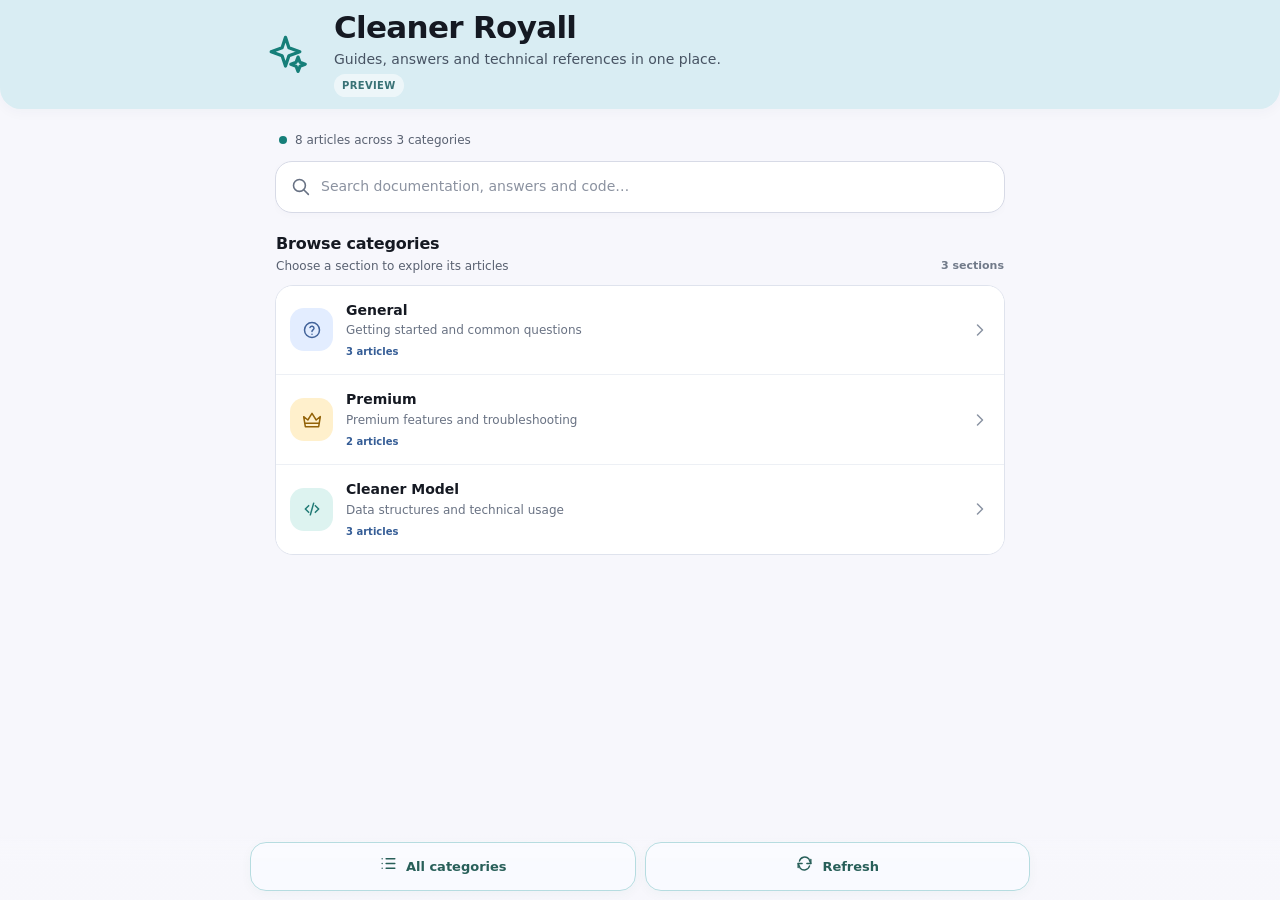
==== commit 3bc4e7a3: "Fix async loader in nested documentation viewer" ====
--- a/web/CleanerRoyall/index.html
+++ b/web/CleanerRoyall/index.html
@@ -144,7 +144,7 @@
 async function copyText(text){try{await navigator.clipboard.writeText(text);showToast('Copied to clipboard')}catch(_){const textarea=document.createElement('textarea');textarea.value=text;textarea.setAttribute('readonly','');textarea.style.position='fixed';textarea.style.opacity='0';document.body.appendChild(textarea);textarea.select();let success=false;try{success=document.execCommand('copy')}catch(__){}textarea.remove();showToast(success?'Copied to clipboard':'Copy failed — select the code and copy it manually')}}
 function applyApp(data){const app=data.app&&typeof data.app==='object'?data.app:{};const name=normaliseText(app.name)||'Documentation';$('appName').textContent=name;document.title=`${name} — ${normaliseText(app.title)||'Documentation'}`;$('appDescription').textContent=normaliseText(app.title)||'Documentation';if(app.description)$('appDescription').textContent=normaliseText(app.description);$('headerMeta').innerHTML='';if(app.version)$('headerMeta').innerHTML=`<span class="tiny-meta">${escapeHtml(app.version)}</span>`;const image=$('appIcon'),fallback=$('iconFallback');fallback.innerHTML=icon('sparkles',42);fallback.style.display='grid';image.classList.remove('is-visible');image.onload=()=>{image.classList.add('is-visible');fallback.style.display='none'};image.onerror=()=>{image.classList.remove('is-visible');fallback.style.display='grid'};const src=safeUrl(app.icon);if(src){image.src=src}else{image.removeAttribute('src')}}
 function validateAndSetData(data){if(!data||typeof data!=='object'||!Array.isArray(data.categories))throw new Error('Expected a categories array in KnowledgeBase.json');const categories=data.categories.filter(c=>c&&typeof c==='object'&&c.id).map(c=>({...c,id:String(c.id),articles:Array.isArray(c.articles)?c.articles:[]}));const categoryIds=new Set(),articleIds=new Set(),entries=[];for(const c of categories){if(categoryIds.has(c.id))throw new Error('Duplicate category id: '+c.id);categoryIds.add(c.id);for(const a of c.articles){if(!a||typeof a!=='object'||!a.id||!a.title)throw new Error('Every article requires id and title in category '+c.id);const id=String(a.id);if(articleIds.has(id))throw new Error('Duplicate article id: '+id);articleIds.add(id);entries.push({...a,id,category:c.id,content:String(a.content??'')})}}knowledgeData={...data,categories};allEntries=entries;categoryMap=new Map(categories.map(c=>[c.id,c]));currentCategory='';currentQuery='';applyApp(knowledgeData);renderHome()}
-function loadKnowledgeBase(){const button=$('refreshBottomButton');button.disabled=true;$('refreshLabel').textContent='Loading…';$('statusDot').className='status-dot loading';$('statusText').textContent='Loading documentation…';try{const response=await fetch(KNOWLEDGE_BASE_URL,{cache:'no-store',headers:{Accept:'application/json'}});if(!response.ok)throw new Error(`HTTP ${response.status} while loading ./KnowledgeBase.json`);const data=await response.json();validateAndSetData(data)}catch(error){$('statusDot').className='status-dot error';$('statusText').textContent='Unable to load knowledge base';$('mainScroll').innerHTML=`<div class="error-panel"><h2 class="error-title">Could not load KnowledgeBase.json</h2><p class="error-copy">Place <strong>KnowledgeBase.json</strong> in the same folder as this HTML file, then refresh. The viewer fetches <code>./KnowledgeBase.json</code> and does not use a repository-specific URL.</p><div class="error-actions"><button type="button" class="small-action" data-action="refresh">${icon('refresh',15)} Retry</button></div><p class="error-copy" style="margin-top:12px;font-size:11px">Details: ${escapeHtml(error.message||'Network request failed')}</p></div>`}finally{button.disabled=false;$('refreshLabel').textContent='Refresh'}}
+async function loadKnowledgeBase(){const button=$('refreshBottomButton');button.disabled=true;$('refreshLabel').textContent='Loading…';$('statusDot').className='status-dot loading';$('statusText').textContent='Loading documentation…';try{const response=await fetch(KNOWLEDGE_BASE_URL,{cache:'no-store',headers:{Accept:'application/json'}});if(!response.ok)throw new Error(`HTTP ${response.status} while loading ./KnowledgeBase.json`);const data=await response.json();validateAndSetData(data)}catch(error){$('statusDot').className='status-dot error';$('statusText').textContent='Unable to load knowledge base';$('mainScroll').innerHTML=`<div class="error-panel"><h2 class="error-title">Could not load KnowledgeBase.json</h2><p class="error-copy">Place <strong>KnowledgeBase.json</strong> in the same folder as this HTML file, then refresh. The viewer fetches <code>./KnowledgeBase.json</code> and does not use a repository-specific URL.</p><div class="error-actions"><button type="button" class="small-action" data-action="refresh">${icon('refresh',15)} Retry</button></div><p class="error-copy" style="margin-top:12px;font-size:11px">Details: ${escapeHtml(error.message||'Network request failed')}</p></div>`}finally{button.disabled=false;$('refreshLabel').textContent='Refresh'}}
 function resetFilters(){currentCategory='';currentQuery='';renderHome();$('mainScroll').scrollTop=0}
 document.addEventListener('click',event=>{const target=event.target.closest('[data-action]');if(!target)return;const action=target.dataset.action;if(action==='open-category'){currentCategory=target.dataset.category||'';currentQuery='';renderHome();$('mainScroll').scrollTop=0}else if(action==='all-categories'||action==='all-articles'||action==='reset-filters'){resetFilters()}else if(action==='clear-search'){currentQuery='';renderHome();$('searchInput').focus({preventScroll:true})}else if(action==='refresh'){loadKnowledgeBase()}else if(action==='open-entry'){openEntry(target.dataset.id,target)}else if(action==='close-sheet'){closeSheet()}else if(action==='copy-code'){let code='';try{code=decodeURIComponent(target.dataset.code||'')}catch(_){code=target.dataset.code||''}copyText(code)}});
 $('sheetOverlay').addEventListener('click',closeSheet);$('backToTop').innerHTML=icon('arrowUp',21);$('allIcon').innerHTML=icon('list',19);$('refreshIcon').innerHTML=icon('refresh',19);$('mainScroll').addEventListener('scroll',()=> $('backToTop').classList.toggle('visible',$('mainScroll').scrollTop>380),{passive:true});$('backToTop').addEventListener('click',()=> $('mainScroll').scrollTo({top:0,behavior:matchMedia('(prefers-reduced-motion: reduce)').matches?'auto':'smooth'}));document.addEventListener('keydown',event=>{if(event.key==='Escape')closeSheet()});
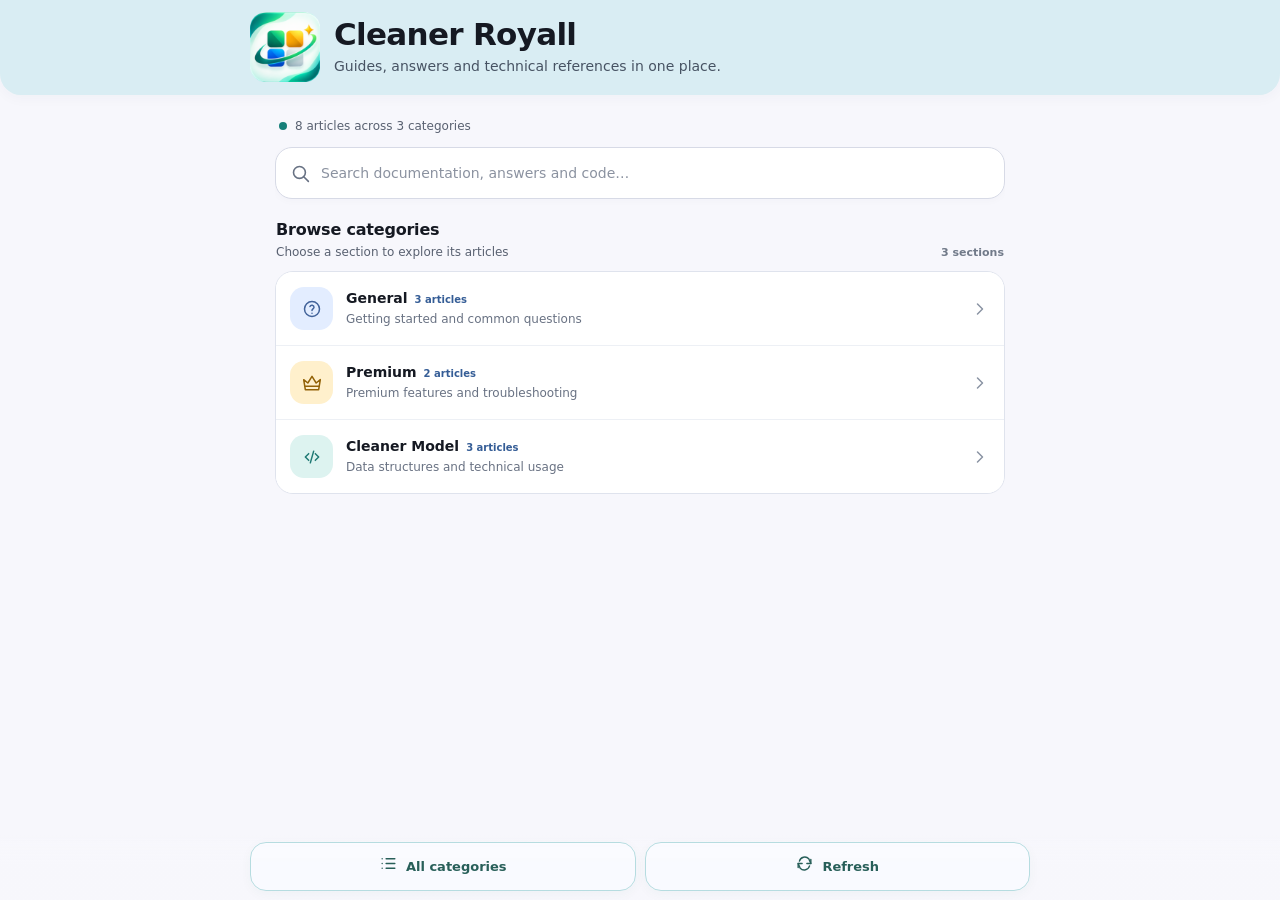
==== commit 65f0734c: "Polish documentation viewer header and category list" ====
--- a/web/CleanerRoyall/index.html
+++ b/web/CleanerRoyall/index.html
@@ -9,7 +9,7 @@
 <style>
 :root{--bg:#f7f7fc;--surface:#fff;--surface-soft:#f0f0f8;--surface-head:#e3e3ed;--ink:#151922;--muted:#596171;--soft-muted:#7b8290;--line:#c9cbd7;--line-soft:#dcdde7;--teal:#167f79;--teal-deep:#126c68;--teal-wash:#e0f3f0;--blue:#42639a;--blue-wash:#e5ebfb;--green:#2f7545;--green-wash:#e5f5e6;--amber:#936308;--amber-wash:#fff0cc;--blue-color:#42639a;--amber-color:#936308;--teal-color:#207a75;--green-color:#287744;--purple-color:#7652a2;--red-color:#b44b4b;--neutral-color:#596171;--purple-wash:#eee5ff;--neutral-wash:#e8e9ef;--red-wash:#ffebeb;--red:#b44b4b;--red-wash:#ffebeb;--shadow:0 8px 28px rgba(30,46,67,.055);--radius:19px;--content:780px}
 *{box-sizing:border-box}html,body{width:100%;height:100%;margin:0;background:var(--bg);color:var(--ink);font-family:Inter,Roboto,"Segoe UI",system-ui,-apple-system,BlinkMacSystemFont,sans-serif;font-size:15px;line-height:1.5;-webkit-font-smoothing:antialiased;text-rendering:optimizeLegibility}body{height:100vh;height:100dvh;display:flex;flex-direction:column;overflow:hidden}button,input{font:inherit}button,a{-webkit-tap-highlight-color:transparent}button{cursor:pointer}a{color:inherit}.app-header{position:relative;z-index:10;flex:0 0 auto;background:#d9edf3;border-radius:0 0 21px 21px;box-shadow:0 3px 14px rgba(30,67,82,.035);padding:calc(8px + env(safe-area-inset-top)) 18px 10px}.app-header-inner{max-width:var(--content);margin:0 auto;display:flex;align-items:center;gap:14px;min-height:70px}.app-icon-wrap{width:66px;height:66px;flex:0 0 66px;position:relative;display:grid;place-items:center;overflow:visible}.app-icon{position:absolute;inset:0;width:100%;height:100%;object-fit:contain;display:block;visibility:hidden;z-index:2}.app-icon.is-visible{visibility:visible}.icon-fallback{position:absolute;inset:0;display:grid;place-items:center;color:var(--teal);z-index:1}.icon-fallback svg{width:43px;height:43px}.app-title-wrap{min-width:0;flex:1}.app-title{font-size:clamp(21px,5.2vw,31px);font-weight:780;letter-spacing:-.7px;line-height:1.15;margin:0;overflow-wrap:anywhere}.app-subtitle{font-size:14px;color:#475363;line-height:1.35;margin:4px 0 0;overflow-wrap:anywhere}.header-meta{display:flex;align-items:center;gap:7px;flex-wrap:wrap;margin-top:5px}.header-meta:empty{display:none}.tiny-meta{font-size:10px;font-weight:700;letter-spacing:.035em;text-transform:uppercase;color:#397276;background:rgba(255,255,255,.55);padding:4px 8px;border-radius:999px}
-.main{width:100%;max-width:var(--content);margin:0 auto;flex:1 1 auto;min-height:0;display:flex;flex-direction:column;overflow:hidden;padding:18px 17px 0}.status-line{display:flex;align-items:center;justify-content:space-between;gap:12px;flex:0 0 auto;padding:0 4px 12px;color:var(--muted);font-size:12px}.status-left{display:flex;align-items:center;gap:8px;min-width:0}.status-dot{width:8px;height:8px;border-radius:50%;background:var(--teal);flex:0 0 auto}.status-dot.loading{background:#c58b20;animation:pulse 1.2s ease-in-out infinite}.status-dot.error{background:var(--red)}.text-button{border:0;background:transparent;color:var(--teal-deep);font-weight:750;padding:6px 0;cursor:pointer}.main-scroll{flex:1 1 auto;min-height:0;overflow-x:hidden;overflow-y:auto;overscroll-behavior:contain;-webkit-overflow-scrolling:touch;scrollbar-width:none;padding:0 0 125px}.main-scroll::-webkit-scrollbar{display:none}.search-box{display:flex;align-items:center;gap:10px;background:#fff;border:1.5px solid #d7dae6;border-radius:17px;min-height:52px;padding:0 14px;box-shadow:0 2px 9px rgba(34,44,65,.025)}.search-box:focus-within{border-color:#87bdb9;box-shadow:0 0 0 3px rgba(22,127,121,.08)}.search-icon{display:grid;place-items:center;color:#677183;flex:0 0 auto}.search-icon svg{width:21px;height:21px}.search-input{border:0;outline:0;box-shadow:none;background:transparent;width:100%;min-width:0;color:var(--ink);font-size:14px;padding:13px 0}.search-input::placeholder{color:#8b92a0}.clear-search{border:0;width:28px;height:28px;border-radius:50%;background:#f0f1f7;color:#586171;display:none;place-items:center;flex:0 0 auto}.clear-search.visible{display:grid}.section-heading{display:flex;align-items:flex-end;justify-content:space-between;gap:12px;margin:21px 1px 10px}.section-heading h2{font-size:16px;line-height:1.25;font-weight:800;letter-spacing:-.2px;margin:0}.section-heading p{font-size:12px;color:var(--muted);margin:3px 0 0}.subtle-link{border:0;background:transparent;color:var(--teal-deep);font-size:12px;font-weight:750;padding:3px 0;white-space:nowrap}.category-grid{display:grid;grid-template-columns:repeat(3,minmax(0,1fr));gap:9px}.category-tile{min-width:0;border:1.5px solid var(--cat-line,#dfe1eb);background:var(--cat-card,#fff);border-radius:16px;padding:12px 9px 11px;text-align:left;display:flex;flex-direction:column;align-items:flex-start;gap:8px;color:var(--ink);transition:transform .14s,border-color .14s,background .14s}.category-tile:active{transform:scale(.985)}.category-tile.active{border-color:var(--cat-color,var(--teal));box-shadow:0 0 0 2px color-mix(in srgb,var(--cat-color,var(--teal)) 13%,transparent)}.category-icon{width:35px;height:35px;border-radius:12px;background:var(--cat-wash,#e3edff);color:var(--cat-color,var(--blue));display:grid;place-items:center;flex:0 0 auto}.category-icon svg{width:20px;height:20px}.category-tile-title{font-size:12px;font-weight:780;line-height:1.25;overflow-wrap:anywhere}.category-tile-meta{font-size:10px;color:var(--muted);line-height:1.2}.cat-blue{--cat-color:#42639a;--cat-wash:#e3edff;--cat-card:#fcfdff;--cat-line:#dfe7f5}.cat-amber{--cat-color:#936308;--cat-wash:#fff0cc;--cat-card:#fffdf8;--cat-line:#eee5d1}.cat-teal{--cat-color:#207a75;--cat-wash:#ddf3f0;--cat-card:#fbfefd;--cat-line:#d9ece9}.cat-green{--cat-color:#287744;--cat-wash:#dff3e2;--cat-card:#fbfefb;--cat-line:#dcecdf}.cat-purple{--cat-color:#7652a2;--cat-wash:#eee5ff;--cat-card:#fdfbff;--cat-line:#e7dcf7}.cat-red{--cat-color:#b44b4b;--cat-wash:#ffebeb;--cat-card:#fffafa;--cat-line:#f1dfdf}.cat-neutral{--cat-color:#596171;--cat-wash:#e8e9ef;--cat-card:#fcfcfe;--cat-line:#e1e3eb}
+.main{width:100%;max-width:var(--content);margin:0 auto;flex:1 1 auto;min-height:0;display:flex;flex-direction:column;overflow:hidden;padding:18px 17px 0}.status-line{display:flex;align-items:center;justify-content:space-between;gap:12px;flex:0 0 auto;padding:0 4px 12px;color:var(--muted);font-size:12px}.status-left{display:flex;align-items:center;gap:8px;min-width:0}.status-dot{width:8px;height:8px;border-radius:50%;background:var(--teal);flex:0 0 auto}.status-dot.loading{background:#c58b20;animation:pulse 1.2s ease-in-out infinite}.status-dot.error{background:var(--red)}.text-button{border:0;background:transparent;color:var(--teal-deep);font-weight:750;padding:6px 0;cursor:pointer}.main-scroll{flex:1 1 auto;min-height:0;overflow-x:hidden;overflow-y:auto;overscroll-behavior:contain;-webkit-overflow-scrolling:touch;scrollbar-width:none;padding:0 0 125px}.main-scroll::-webkit-scrollbar{display:none}.search-box{display:flex;align-items:center;gap:10px;background:#fff;border:1.5px solid #d7dae6;border-radius:17px;min-height:52px;padding:0 14px;box-shadow:0 2px 9px rgba(34,44,65,.025)}.search-box:focus-within{border-color:#87bdb9;box-shadow:0 0 0 3px rgba(22,127,121,.08)}.search-icon{display:grid;place-items:center;color:#677183;flex:0 0 auto}.search-icon svg{width:21px;height:21px}.search-input{border:0;outline:0;box-shadow:none;background:transparent;width:100%;min-width:0;color:var(--ink);font-size:14px;padding:13px 0}.search-input::placeholder{color:#8b92a0}.search-input::-webkit-search-cancel-button,.search-input::-webkit-search-decoration{-webkit-appearance:none;appearance:none}.clear-search{border:0;width:28px;height:28px;border-radius:50%;background:#f0f1f7;color:#586171;display:none;place-items:center;flex:0 0 auto}.clear-search.visible{display:grid}.section-heading{display:flex;align-items:flex-end;justify-content:space-between;gap:12px;margin:21px 1px 10px}.section-heading h2{font-size:16px;line-height:1.25;font-weight:800;letter-spacing:-.2px;margin:0}.section-heading p{font-size:12px;color:var(--muted);margin:3px 0 0}.subtle-link{border:0;background:transparent;color:var(--teal-deep);font-size:12px;font-weight:750;padding:3px 0;white-space:nowrap}.category-grid{display:grid;grid-template-columns:repeat(3,minmax(0,1fr));gap:9px}.category-tile{min-width:0;border:1.5px solid var(--cat-line,#dfe1eb);background:var(--cat-card,#fff);border-radius:16px;padding:12px 9px 11px;text-align:left;display:flex;flex-direction:column;align-items:flex-start;gap:8px;color:var(--ink);transition:transform .14s,border-color .14s,background .14s}.category-tile:active{transform:scale(.985)}.category-tile.active{border-color:var(--cat-color,var(--teal));box-shadow:0 0 0 2px color-mix(in srgb,var(--cat-color,var(--teal)) 13%,transparent)}.category-icon{width:35px;height:35px;border-radius:12px;background:var(--cat-wash,#e3edff);color:var(--cat-color,var(--blue));display:grid;place-items:center;flex:0 0 auto}.category-icon svg{width:20px;height:20px}.category-tile-title{font-size:12px;font-weight:780;line-height:1.25;overflow-wrap:anywhere}.category-tile-meta{font-size:10px;color:var(--muted);line-height:1.2}.cat-blue{--cat-color:#42639a;--cat-wash:#e3edff;--cat-card:#fcfdff;--cat-line:#dfe7f5}.cat-amber{--cat-color:#936308;--cat-wash:#fff0cc;--cat-card:#fffdf8;--cat-line:#eee5d1}.cat-teal{--cat-color:#207a75;--cat-wash:#ddf3f0;--cat-card:#fbfefd;--cat-line:#d9ece9}.cat-green{--cat-color:#287744;--cat-wash:#dff3e2;--cat-card:#fbfefb;--cat-line:#dcecdf}.cat-purple{--cat-color:#7652a2;--cat-wash:#eee5ff;--cat-card:#fdfbff;--cat-line:#e7dcf7}.cat-red{--cat-color:#b44b4b;--cat-wash:#ffebeb;--cat-card:#fffafa;--cat-line:#f1dfdf}.cat-neutral{--cat-color:#596171;--cat-wash:#e8e9ef;--cat-card:#fcfcfe;--cat-line:#e1e3eb}
 .results-heading{margin-top:18px}.results-title{min-width:0}.results-count{font-size:11px;color:#717a89;font-weight:650;white-space:nowrap}.entry-list{display:flex;flex-direction:column;gap:9px}.entry-card{width:100%;display:flex;align-items:center;gap:12px;text-align:left;padding:13px 13px;border:1.5px solid #e0e2ec;border-radius:17px;background:#fff;color:inherit;box-shadow:0 2px 9px rgba(34,44,65,.022);min-width:0;transition:transform .14s,border-color .14s}.entry-card:active{transform:scale(.995);border-color:#b8dcd7}.entry-icon{width:42px;height:42px;border-radius:14px;display:grid;place-items:center;flex:0 0 auto;background:var(--entry-wash,#e3edff);color:var(--entry-color,var(--blue))}.entry-icon svg{width:22px;height:22px}.entry-copy{flex:1;min-width:0}.entry-title-row{display:flex;align-items:center;gap:6px;flex-wrap:wrap}.entry-title{font-size:14px;line-height:1.35;font-weight:780;letter-spacing:-.12px;overflow-wrap:anywhere}.entry-summary{font-size:12px;color:#616a79;line-height:1.4;margin:4px 0 0;overflow-wrap:anywhere}.entry-meta{display:flex;align-items:center;gap:6px;flex-wrap:wrap;margin-top:7px;font-size:10px;color:#747d8a}.entry-meta span+span:before{content:"·";margin-right:6px;color:#a0a5af}.entry-meta span.entry-date:before{content:none;margin:0}.entry-meta .entry-date{display:inline-flex;align-items:center;gap:4px;padding:2px 6px;border-radius:7px;background:#e5edff;color:#315d99;font-weight:780}.entry-label{display:inline-flex;align-items:center;gap:4px;border-radius:999px;padding:4px 7px;font-size:9px;font-weight:800;line-height:1;text-transform:uppercase;letter-spacing:.035em;background:#eef0f7;color:#586171}.entry-label.featured{background:#eee6ff;color:#6941a5}.entry-card-chevron{color:#9aa0ac;display:grid;place-items:center;flex:0 0 auto}.entry-card-chevron svg{width:18px;height:18px}.empty-panel,.loading-panel,.error-panel{border:1px solid var(--line);background:#fff;border-radius:19px;padding:21px 18px;box-shadow:var(--shadow)}.loading-row{display:flex;align-items:center;gap:12px}.spinner{width:20px;height:20px;border:2px solid #c9e4e2;border-top-color:var(--teal);border-radius:50%;animation:spin .8s linear infinite;flex:0 0 auto}.loading-title,.error-title{font-size:16px;font-weight:780;margin:0}.loading-copy,.error-copy{color:var(--muted);font-size:13px;margin:4px 0 0}.skeleton{height:11px;border-radius:8px;background:linear-gradient(90deg,#efeff6,#f9f9fc,#efeff6);background-size:200% 100%;animation:shine 1.5s linear infinite;margin-top:17px}.skeleton.short{width:58%}.error-actions{display:flex;gap:10px;flex-wrap:wrap;margin-top:14px}.small-action{border:1px solid #b4d9dc;background:#f7fcfc;color:#236e70;border-radius:12px;padding:10px 14px;font-weight:700;cursor:pointer;font-size:13px}.empty-title{font-size:16px;font-weight:780;margin:0}.empty-copy{color:var(--muted);font-size:13px;margin:5px 0 0}.featured-marker{color:#8b65b2}
 .bottom-actions{position:fixed;left:0;right:0;bottom:0;z-index:18;padding:7px 16px calc(9px + env(safe-area-inset-bottom));background:linear-gradient(180deg,rgba(247,247,252,0),rgba(247,247,252,.94) 18%,rgba(247,247,252,.99) 45%)}.bottom-actions-inner{max-width:var(--content);margin:0 auto;display:grid;grid-template-columns:repeat(2,minmax(0,1fr));gap:9px}.action-button{height:49px;min-width:0;border:1.5px solid #b6dce0;border-radius:16px;background:rgba(250,251,255,.94);color:#285f59;display:flex;align-items:center;justify-content:center;gap:8px;padding:0 10px;font-size:13px;font-weight:760;box-shadow:0 3px 12px rgba(31,96,82,.04)}.action-button svg{width:19px;height:19px;flex:0 0 auto}.action-button:active{transform:scale(.99);background:#edf8f4}.toast{position:fixed;z-index:70;left:50%;bottom:calc(76px + env(safe-area-inset-bottom));transform:translate(-50%,12px);opacity:0;pointer-events:none;background:#222a35;color:#fff;border-radius:13px;padding:11px 15px;font-size:13px;font-weight:600;box-shadow:0 5px 22px rgba(0,0,0,.17);max-width:calc(100vw - 40px);text-align:center;transition:opacity .18s,transform .18s}.toast.visible{opacity:1;transform:translate(-50%,0)}.floating-top{position:fixed;right:max(18px,calc((100vw - var(--content))/2 + 18px));bottom:calc(75px + env(safe-area-inset-bottom));z-index:15;width:44px;height:44px;border:1.5px solid #b5dfe2;border-radius:50%;display:grid;place-items:center;color:#1c555a;background:rgba(250,253,255,.96);box-shadow:0 4px 15px rgba(31,72,85,.1);opacity:0;pointer-events:none;transform:translateY(7px);transition:opacity .18s,transform .18s}.floating-top.visible{opacity:1;pointer-events:auto;transform:translateY(0)}
 .sheet-overlay{position:fixed;inset:0;z-index:50;background:rgba(21,29,38,.39);backdrop-filter:blur(2px);-webkit-backdrop-filter:blur(2px);opacity:0;transition:opacity .22s ease}.sheet-overlay.open{opacity:1}.article-sheet{position:fixed;z-index:51;left:0;right:0;bottom:0;max-width:720px;height:90vh;height:min(90dvh,900px);margin:0 auto;background:#fbfbff;border:1px solid #dedfea;border-bottom:0;border-radius:17px 17px 0 0;box-shadow:0 -12px 44px rgba(25,37,54,.17);transform:translateY(105%);transition:transform .26s cubic-bezier(.2,.8,.2,1);display:flex;flex-direction:column;overflow:hidden;padding-bottom:env(safe-area-inset-bottom)}.article-sheet.open{transform:translateY(0)}.sheet-accent{height:4px;width:25%;background:#267b62;border-radius:0 0 5px 5px;flex:0 0 auto;margin-left:auto;margin-right:auto}.sheet-top{display:flex;align-items:flex-start;gap:12px;padding:14px 17px 9px;flex:0 0 auto}.sheet-title-wrap{min-width:0;flex:1}.sheet-label-row{display:flex;align-items:center;gap:7px;flex-wrap:wrap;margin-bottom:5px}.sheet-category{font-size:10px;color:#707989;font-weight:700}.sheet-title{font-size:clamp(19px,4.8vw,24px);font-weight:820;letter-spacing:-.45px;line-height:1.2;margin:0;overflow-wrap:anywhere}.sheet-subtitle{font-size:12px;color:#667080;margin:6px 0 0;line-height:1.4;overflow-wrap:anywhere}.sheet-close{width:36px;height:36px;flex:0 0 auto;display:grid;place-items:center;border:1px solid #e0e2eb;background:#f1f2f8;color:#596171;border-radius:12px;margin-top:-3px}.sheet-close svg{width:19px;height:19px}.sheet-meta{display:flex;align-items:center;gap:8px;flex-wrap:wrap;padding:8px 17px 12px;font-size:11px;color:#6e7786;border-bottom:1px solid #e0e2eb;flex:0 0 auto}.sheet-meta .sheet-meta-date{display:inline-flex;align-items:center;gap:5px;background:#e5edff;color:#315d99;border-radius:8px;padding:5px 8px;font-weight:760}.sheet-scroll{flex:1 1 auto;min-height:0;overflow-y:auto;overscroll-behavior:contain;-webkit-overflow-scrolling:touch;padding:15px 16px 28px;scrollbar-width:thin;scrollbar-color:#c8ccd7 transparent}.sheet-scroll::-webkit-scrollbar{width:4px}.sheet-scroll::-webkit-scrollbar-thumb{background:#c8ccd7;border-radius:8px}.sheet-footer{display:flex;align-items:center;justify-content:space-between;gap:10px;padding:10px 15px;border-top:1px solid #e3e5ed;background:#fbfbff;flex:0 0 auto}.sheet-back{display:inline-flex;align-items:center;justify-content:center;gap:8px;height:43px;min-width:100px;border:1.5px solid #c9e0e1;background:#f7fbfc;color:#255f60;border-radius:13px;font-size:13px;font-weight:760;padding:0 14px}.sheet-footer-note{font-size:10px;color:#8b92a0;text-align:right}.sheet-footer svg{width:17px;height:17px}
@@ -44,9 +44,9 @@
 .category-row{width:100%;display:flex;align-items:center;gap:13px;min-width:0;padding:15px 14px;background:#fff;border:0;border-bottom:1px solid #edf0f5;color:var(--ink);text-align:left}
 .category-row:last-child{border-bottom:0}.category-row:active{background:#f4f7fc}
 .category-row .category-icon{width:43px;height:43px;border-radius:14px;flex:0 0 auto}
-.category-row-copy{flex:1;min-width:0}.category-row-title{display:block;font-size:14px;font-weight:790;line-height:1.35;overflow-wrap:anywhere}
+.category-row-copy{flex:1;min-width:0}.category-row-title{display:flex;align-items:baseline;gap:7px;flex-wrap:wrap;font-size:14px;font-weight:790;line-height:1.35;overflow-wrap:anywhere}.category-row-name{overflow-wrap:anywhere}
 .category-row-description{display:block;margin-top:3px;color:#697283;font-size:12px;line-height:1.4;overflow-wrap:anywhere}
-.category-row-meta{display:block;margin-top:5px;color:#355d96;font-size:10px;font-weight:760}
+.category-row-meta{display:inline-flex;align-items:center;margin:0;color:#355d96;font-size:10px;font-weight:760;white-space:nowrap}
 .category-row-chevron{flex:0 0 auto;display:grid;place-items:center;color:#8a93a3}
 .nested-back{display:inline-flex;align-items:center;gap:7px;padding:5px 0;margin:1px 0 10px;border:0;background:transparent;color:#286a6c;font-size:12px;font-weight:780}
 .nested-back svg{width:17px;height:17px;transform:rotate(180deg)}
@@ -133,7 +133,7 @@
 function renderCodePanel(code,language){const lang=normaliseText(language||'text')||'text';return '<section class="content-block code-card"><div class="code-head"><div class="code-title-wrap"><span class="code-language">'+escapeHtml(lang)+'</span></div><button type="button" class="copy-button" data-action="copy-code" data-code="'+escapeHtml(encodeURIComponent(code))+'">'+icon('copy',15)+' Copy</button></div><pre class="code-body"><code>'+highlightCode(code,lang)+'</code></pre></section>'}
 
 function renderMarkdown(value){const lines=String(value??'').replace(/\r\n?/g,'\n').split('\n');let html='',paragraph=[],listType='',list=[],codeLines=null,codeLanguage='text';const flushParagraph=()=>{if(paragraph.length){html+='<p>'+renderInlineMarkdown(paragraph.join(' '))+'</p>';paragraph=[]}};const flushList=()=>{if(list.length){html+='<'+listType+'>'+list.map(item=>'<li>'+renderInlineMarkdown(item)+'</li>').join('')+'</'+listType+'>';list=[];listType=''}};for(const raw of lines){const line=raw.trim();let m;if(codeLines!==null){if(/^\x60{3}\s*$/.test(line)){html+=renderCodePanel(codeLines.join('\n'),codeLanguage);codeLines=null;codeLanguage='text'}else codeLines.push(raw);continue}if((m=line.match(/^\x60{3}([\w.+#-]*)\s*$/))){flushParagraph();flushList();codeLines=[];codeLanguage=m[1]||'text';continue}if(!line){flushParagraph();flushList();continue}if((m=line.match(/^(#{1,3})\s+(.+)$/))){flushParagraph();flushList();const level=m[1].length;html+='<h'+level+'>'+renderInlineMarkdown(m[2])+'</h'+level+'>';continue}if(/^(-{3,}|\*{3,}|_{3,})$/.test(line)){flushParagraph();flushList();html+='<hr>';continue}if((m=line.match(/^>\s?(.+)$/))){flushParagraph();flushList();html+='<blockquote>'+renderInlineMarkdown(m[1])+'</blockquote>';continue}if((m=line.match(/^[-*]\s+(.+)$/))){flushParagraph();if(listType&&listType!=='ul')flushList();listType='ul';list.push(m[1]);continue}if((m=line.match(/^\d+[.)]\s+(.+)$/))){flushParagraph();if(listType&&listType!=='ol')flushList();listType='ol';list.push(m[1]);continue}flushList();paragraph.push(line)}flushParagraph();flushList();if(codeLines!==null)html+=renderCodePanel(codeLines.join('\n'),codeLanguage);return html||'<p></p>'}
-function renderCategories(){return knowledgeData.categories.map(c=>{const n=c.articles.length,theme=categoryTheme(c);return '<button type="button" class="category-row" data-action="open-category" data-category="'+escapeHtml(c.id)+'"><span class="category-icon '+theme+'">'+icon(c.icon||'list',21)+'</span><span class="category-row-copy"><span class="category-row-title">'+escapeHtml(c.title||c.id)+'</span><span class="category-row-description">'+escapeHtml(c.description||'Browse articles in this section')+'</span><span class="category-row-meta">'+n+' '+(n===1?'article':'articles')+'</span></span><span class="category-row-chevron">'+icon('chevron',20)+'</span></button>'}).join('')}
+function renderCategories(){return knowledgeData.categories.map(c=>{const n=c.articles.length,theme=categoryTheme(c);return '<button type="button" class="category-row" data-action="open-category" data-category="'+escapeHtml(c.id)+'"><span class="category-icon '+theme+'">'+icon(c.icon||'list',21)+'</span><span class="category-row-copy"><span class="category-row-title"><span class="category-row-name">'+escapeHtml(c.title||c.id)+'</span><span class="category-row-meta">'+n+' '+(n===1?'article':'articles')+'</span></span><span class="category-row-description">'+escapeHtml(c.description||'Browse articles in this section')+'</span></span><span class="category-row-chevron">'+icon('chevron',20)+'</span></button>'}).join('')}
 function getFilteredEntries(){let entries=currentCategory?allEntries.filter(e=>e.category===currentCategory):allEntries.slice();if(currentQuery){const q=currentQuery.toLowerCase();entries=entries.filter(e=>{const c=categoryFor(e.category);return [e.title,e.summary,e.category,c.title,c.description,e.content].join(' ').toLowerCase().includes(q)})}entries.sort((a,b)=>Number(!!b.featured)-Number(!!a.featured)||String(a.title||'').localeCompare(String(b.title||''),undefined,{sensitivity:'base'}));return entries}
 function renderEntry(e){const c=categoryFor(e.category),t=safeTheme(c),d=settingEnabled('showUpdatedDate')&&e.updated?String(e.updated):'',cat=currentCategory?'':'<span>'+escapeHtml(c.title)+'</span>';return '<button type="button" class="entry-card" data-action="open-entry" data-id="'+escapeHtml(e.id)+'" style="--entry-color:var(--'+t+'-color,#42639a);--entry-wash:var(--'+t+'-wash,#e3edff)"><span class="entry-icon" style="background:var(--'+t+'-wash,#e8e9ef);color:var(--'+t+'-color,#596171)">'+icon(entryIcon(e),22)+'</span><span class="entry-copy"><span class="entry-title-row"><span class="entry-title">'+escapeHtml(e.title||'Untitled article')+'</span>'+(settingEnabled('showFeatured')&&e.featured?'<span class="entry-label featured">Featured</span>':'')+'</span><span class="entry-summary">'+escapeHtml(e.summary||'Open to read more.')+'</span><span class="entry-meta">'+cat+(d?'<span class="entry-date">'+icon('calendar',11)+' '+escapeHtml(d)+'</span>':'')+'</span></span><span class="entry-card-chevron">'+icon('chevron',18)+'</span></button>'}
 function renderHome(){if(!knowledgeData)return;const filtered=getFilteredEntries(),searching=!!currentQuery,c=currentCategory?categoryFor(currentCategory):null;const search=settingEnabled('searchEnabled')?'<div class="search-box"><span class="search-icon">'+icon('search',21)+'</span><input class="search-input" id="searchInput" type="search" autocomplete="off" placeholder="Search documentation, answers and code…" aria-label="Search documentation" value="'+escapeHtml(currentQuery)+'"><button class="clear-search '+(currentQuery?'visible':'')+'" type="button" data-action="clear-search" aria-label="Clear search">'+icon('x',16)+'</button></div>':'';const list=filtered.map(renderEntry).join('');let body;if(c){body='<button class="nested-back" type="button" data-action="all-categories">'+icon('chevron',17)+' All categories</button><div class="nested-heading"><div class="nested-heading-copy"><h2>'+escapeHtml(c.title)+'</h2><p>'+escapeHtml(c.description||'Articles in this section')+'</p></div><span class="nested-count">'+filtered.length+' '+(filtered.length===1?'article':'articles')+'</span></div><div class="entry-list" id="entryList">'+(list||'<div class="empty-panel"><h3 class="empty-title">No matching articles</h3><p class="empty-copy">Try a different search term.</p></div>')+'</div>'}else if(searching){body='<div class="section-heading"><div><h2>Search results</h2><p>Across all documentation categories</p></div><span class="results-count">'+filtered.length+' found</span></div><div class="entry-list" id="entryList">'+(list||'<div class="empty-panel"><h3 class="empty-title">No matching articles</h3><p class="empty-copy">Try a different search term.</p></div>')+'</div>'}else{body='<div class="section-heading"><div><h2>Browse categories</h2><p>Choose a section to explore its articles</p></div><span class="results-count">'+knowledgeData.categories.length+' sections</span></div><div class="category-list">'+renderCategories()+'</div>'}$('statusDot').className='status-dot';$('statusText').textContent=allEntries.length+' articles across '+knowledgeData.categories.length+' categories';$('mainScroll').innerHTML=search+body+'<div style="height:22px"></div>';const input=$('searchInput');if(input)input.addEventListener('input',()=>{const pos=input.selectionStart;currentQuery=input.value;const y=$('mainScroll').scrollTop;renderHome();$('mainScroll').scrollTop=y;const next=$('searchInput');if(next){next.focus({preventScroll:true});try{next.setSelectionRange(pos,pos)}catch(_){}}});$('backToTop').classList.toggle('visible',$('mainScroll').scrollTop>380)}
@@ -142,12 +142,12 @@
 function closeSheet(){const sheet=$('articleSheet'),overlay=$('sheetOverlay');if(sheet.hidden)return;sheet.classList.remove('open');overlay.classList.remove('open');sheet.setAttribute('aria-hidden','true');document.body.style.overflow='';setTimeout(()=>{if(!sheet.classList.contains('open')){sheet.hidden=true;overlay.hidden=true}},280);const target=returnFocus;returnFocus=null;if(target&&typeof target.focus==='function')setTimeout(()=>target.focus({preventScroll:true}),40)}
 function showToast(message){const toast=$('toast');toast.textContent=message;toast.classList.add('visible');clearTimeout(toastTimer);toastTimer=setTimeout(()=>toast.classList.remove('visible'),2300)}
 async function copyText(text){try{await navigator.clipboard.writeText(text);showToast('Copied to clipboard')}catch(_){const textarea=document.createElement('textarea');textarea.value=text;textarea.setAttribute('readonly','');textarea.style.position='fixed';textarea.style.opacity='0';document.body.appendChild(textarea);textarea.select();let success=false;try{success=document.execCommand('copy')}catch(__){}textarea.remove();showToast(success?'Copied to clipboard':'Copy failed — select the code and copy it manually')}}
-function applyApp(data){const app=data.app&&typeof data.app==='object'?data.app:{};const name=normaliseText(app.name)||'Documentation';$('appName').textContent=name;document.title=`${name} — ${normaliseText(app.title)||'Documentation'}`;$('appDescription').textContent=normaliseText(app.title)||'Documentation';if(app.description)$('appDescription').textContent=normaliseText(app.description);$('headerMeta').innerHTML='';if(app.version)$('headerMeta').innerHTML=`<span class="tiny-meta">${escapeHtml(app.version)}</span>`;const image=$('appIcon'),fallback=$('iconFallback');fallback.innerHTML=icon('sparkles',42);fallback.style.display='grid';image.classList.remove('is-visible');image.onload=()=>{image.classList.add('is-visible');fallback.style.display='none'};image.onerror=()=>{image.classList.remove('is-visible');fallback.style.display='grid'};const src=safeUrl(app.icon);if(src){image.src=src}else{image.removeAttribute('src')}}
+function applyApp(data){const app=data.app&&typeof data.app==='object'?data.app:{};const name=normaliseText(app.name)||'Documentation';$('appName').textContent=name;document.title=`${name} — ${normaliseText(app.title)||'Documentation'}`;$('appDescription').textContent=normaliseText(app.title)||'Documentation';if(app.description)$('appDescription').textContent=normaliseText(app.description);$('headerMeta').innerHTML='';if(app.version&&normaliseText(app.version).toLowerCase()!=='preview')$('headerMeta').innerHTML=`<span class="tiny-meta">${escapeHtml(app.version)}</span>`;const image=$('appIcon'),fallback=$('iconFallback');fallback.innerHTML=icon('sparkles',42);fallback.style.display='grid';image.classList.remove('is-visible');image.onload=()=>{image.classList.add('is-visible');fallback.style.display='none'};image.onerror=()=>{image.classList.remove('is-visible');fallback.style.display='grid'};const src=safeUrl(app.icon);if(src){image.src=src}else{image.removeAttribute('src')}}
 function validateAndSetData(data){if(!data||typeof data!=='object'||!Array.isArray(data.categories))throw new Error('Expected a categories array in KnowledgeBase.json');const categories=data.categories.filter(c=>c&&typeof c==='object'&&c.id).map(c=>({...c,id:String(c.id),articles:Array.isArray(c.articles)?c.articles:[]}));const categoryIds=new Set(),articleIds=new Set(),entries=[];for(const c of categories){if(categoryIds.has(c.id))throw new Error('Duplicate category id: '+c.id);categoryIds.add(c.id);for(const a of c.articles){if(!a||typeof a!=='object'||!a.id||!a.title)throw new Error('Every article requires id and title in category '+c.id);const id=String(a.id);if(articleIds.has(id))throw new Error('Duplicate article id: '+id);articleIds.add(id);entries.push({...a,id,category:c.id,content:String(a.content??'')})}}knowledgeData={...data,categories};allEntries=entries;categoryMap=new Map(categories.map(c=>[c.id,c]));currentCategory='';currentQuery='';applyApp(knowledgeData);renderHome()}
 async function loadKnowledgeBase(){const button=$('refreshBottomButton');button.disabled=true;$('refreshLabel').textContent='Loading…';$('statusDot').className='status-dot loading';$('statusText').textContent='Loading documentation…';try{const response=await fetch(KNOWLEDGE_BASE_URL,{cache:'no-store',headers:{Accept:'application/json'}});if(!response.ok)throw new Error(`HTTP ${response.status} while loading ./KnowledgeBase.json`);const data=await response.json();validateAndSetData(data)}catch(error){$('statusDot').className='status-dot error';$('statusText').textContent='Unable to load knowledge base';$('mainScroll').innerHTML=`<div class="error-panel"><h2 class="error-title">Could not load KnowledgeBase.json</h2><p class="error-copy">Place <strong>KnowledgeBase.json</strong> in the same folder as this HTML file, then refresh. The viewer fetches <code>./KnowledgeBase.json</code> and does not use a repository-specific URL.</p><div class="error-actions"><button type="button" class="small-action" data-action="refresh">${icon('refresh',15)} Retry</button></div><p class="error-copy" style="margin-top:12px;font-size:11px">Details: ${escapeHtml(error.message||'Network request failed')}</p></div>`}finally{button.disabled=false;$('refreshLabel').textContent='Refresh'}}
 function resetFilters(){currentCategory='';currentQuery='';renderHome();$('mainScroll').scrollTop=0}
 document.addEventListener('click',event=>{const target=event.target.closest('[data-action]');if(!target)return;const action=target.dataset.action;if(action==='open-category'){currentCategory=target.dataset.category||'';currentQuery='';renderHome();$('mainScroll').scrollTop=0}else if(action==='all-categories'||action==='all-articles'||action==='reset-filters'){resetFilters()}else if(action==='clear-search'){currentQuery='';renderHome();$('searchInput').focus({preventScroll:true})}else if(action==='refresh'){loadKnowledgeBase()}else if(action==='open-entry'){openEntry(target.dataset.id,target)}else if(action==='close-sheet'){closeSheet()}else if(action==='copy-code'){let code='';try{code=decodeURIComponent(target.dataset.code||'')}catch(_){code=target.dataset.code||''}copyText(code)}});
-$('sheetOverlay').addEventListener('click',closeSheet);$('backToTop').innerHTML=icon('arrowUp',21);$('allIcon').innerHTML=icon('list',19);$('refreshIcon').innerHTML=icon('refresh',19);$('mainScroll').addEventListener('scroll',()=> $('backToTop').classList.toggle('visible',$('mainScroll').scrollTop>380),{passive:true});$('backToTop').addEventListener('click',()=> $('mainScroll').scrollTo({top:0,behavior:matchMedia('(prefers-reduced-motion: reduce)').matches?'auto':'smooth'}));document.addEventListener('keydown',event=>{if(event.key==='Escape')closeSheet()});
+$('sheetOverlay').addEventListener('click',closeSheet);$('sheetClose').innerHTML=icon('x',19);$('backToTop').innerHTML=icon('arrowUp',21);$('allIcon').innerHTML=icon('list',19);$('refreshIcon').innerHTML=icon('refresh',19);$('mainScroll').addEventListener('scroll',()=> $('backToTop').classList.toggle('visible',$('mainScroll').scrollTop>380),{passive:true});$('backToTop').addEventListener('click',()=> $('mainScroll').scrollTo({top:0,behavior:matchMedia('(prefers-reduced-motion: reduce)').matches?'auto':'smooth'}));document.addEventListener('keydown',event=>{if(event.key==='Escape')closeSheet()});
 loadKnowledgeBase();
 })();
 </script>
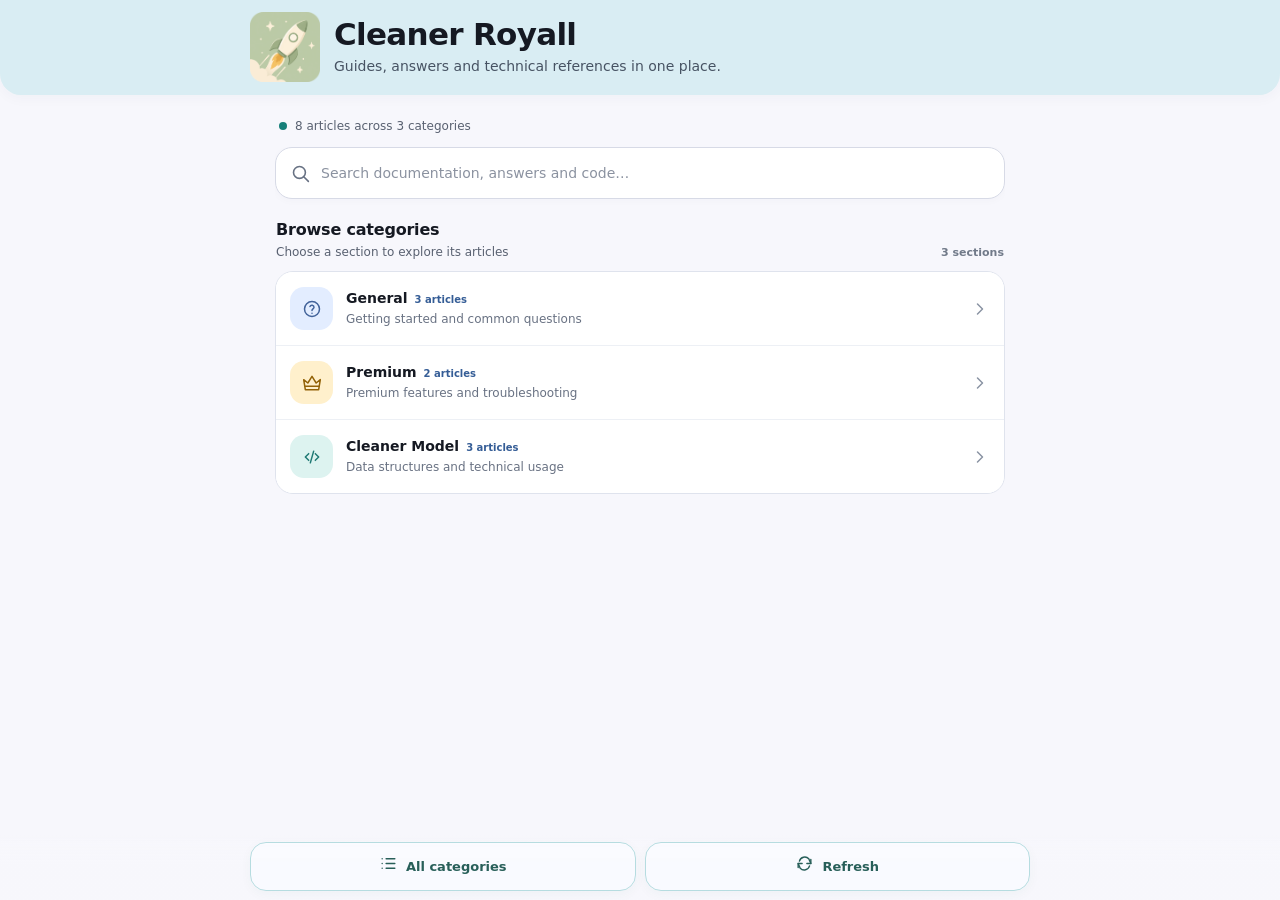
==== commit 8e2f9bff: "Use Cleaner Royall icon and simplify documentation cards" ====
--- a/web/CleanerRoyall/index.html
+++ b/web/CleanerRoyall/index.html
@@ -10,7 +10,7 @@
 :root{--bg:#f7f7fc;--surface:#fff;--surface-soft:#f0f0f8;--surface-head:#e3e3ed;--ink:#151922;--muted:#596171;--soft-muted:#7b8290;--line:#c9cbd7;--line-soft:#dcdde7;--teal:#167f79;--teal-deep:#126c68;--teal-wash:#e0f3f0;--blue:#42639a;--blue-wash:#e5ebfb;--green:#2f7545;--green-wash:#e5f5e6;--amber:#936308;--amber-wash:#fff0cc;--blue-color:#42639a;--amber-color:#936308;--teal-color:#207a75;--green-color:#287744;--purple-color:#7652a2;--red-color:#b44b4b;--neutral-color:#596171;--purple-wash:#eee5ff;--neutral-wash:#e8e9ef;--red-wash:#ffebeb;--red:#b44b4b;--red-wash:#ffebeb;--shadow:0 8px 28px rgba(30,46,67,.055);--radius:19px;--content:780px}
 *{box-sizing:border-box}html,body{width:100%;height:100%;margin:0;background:var(--bg);color:var(--ink);font-family:Inter,Roboto,"Segoe UI",system-ui,-apple-system,BlinkMacSystemFont,sans-serif;font-size:15px;line-height:1.5;-webkit-font-smoothing:antialiased;text-rendering:optimizeLegibility}body{height:100vh;height:100dvh;display:flex;flex-direction:column;overflow:hidden}button,input{font:inherit}button,a{-webkit-tap-highlight-color:transparent}button{cursor:pointer}a{color:inherit}.app-header{position:relative;z-index:10;flex:0 0 auto;background:#d9edf3;border-radius:0 0 21px 21px;box-shadow:0 3px 14px rgba(30,67,82,.035);padding:calc(8px + env(safe-area-inset-top)) 18px 10px}.app-header-inner{max-width:var(--content);margin:0 auto;display:flex;align-items:center;gap:14px;min-height:70px}.app-icon-wrap{width:66px;height:66px;flex:0 0 66px;position:relative;display:grid;place-items:center;overflow:visible}.app-icon{position:absolute;inset:0;width:100%;height:100%;object-fit:contain;display:block;visibility:hidden;z-index:2}.app-icon.is-visible{visibility:visible}.icon-fallback{position:absolute;inset:0;display:grid;place-items:center;color:var(--teal);z-index:1}.icon-fallback svg{width:43px;height:43px}.app-title-wrap{min-width:0;flex:1}.app-title{font-size:clamp(21px,5.2vw,31px);font-weight:780;letter-spacing:-.7px;line-height:1.15;margin:0;overflow-wrap:anywhere}.app-subtitle{font-size:14px;color:#475363;line-height:1.35;margin:4px 0 0;overflow-wrap:anywhere}.header-meta{display:flex;align-items:center;gap:7px;flex-wrap:wrap;margin-top:5px}.header-meta:empty{display:none}.tiny-meta{font-size:10px;font-weight:700;letter-spacing:.035em;text-transform:uppercase;color:#397276;background:rgba(255,255,255,.55);padding:4px 8px;border-radius:999px}
 .main{width:100%;max-width:var(--content);margin:0 auto;flex:1 1 auto;min-height:0;display:flex;flex-direction:column;overflow:hidden;padding:18px 17px 0}.status-line{display:flex;align-items:center;justify-content:space-between;gap:12px;flex:0 0 auto;padding:0 4px 12px;color:var(--muted);font-size:12px}.status-left{display:flex;align-items:center;gap:8px;min-width:0}.status-dot{width:8px;height:8px;border-radius:50%;background:var(--teal);flex:0 0 auto}.status-dot.loading{background:#c58b20;animation:pulse 1.2s ease-in-out infinite}.status-dot.error{background:var(--red)}.text-button{border:0;background:transparent;color:var(--teal-deep);font-weight:750;padding:6px 0;cursor:pointer}.main-scroll{flex:1 1 auto;min-height:0;overflow-x:hidden;overflow-y:auto;overscroll-behavior:contain;-webkit-overflow-scrolling:touch;scrollbar-width:none;padding:0 0 125px}.main-scroll::-webkit-scrollbar{display:none}.search-box{display:flex;align-items:center;gap:10px;background:#fff;border:1.5px solid #d7dae6;border-radius:17px;min-height:52px;padding:0 14px;box-shadow:0 2px 9px rgba(34,44,65,.025)}.search-box:focus-within{border-color:#87bdb9;box-shadow:0 0 0 3px rgba(22,127,121,.08)}.search-icon{display:grid;place-items:center;color:#677183;flex:0 0 auto}.search-icon svg{width:21px;height:21px}.search-input{border:0;outline:0;box-shadow:none;background:transparent;width:100%;min-width:0;color:var(--ink);font-size:14px;padding:13px 0}.search-input::placeholder{color:#8b92a0}.search-input::-webkit-search-cancel-button,.search-input::-webkit-search-decoration{-webkit-appearance:none;appearance:none}.clear-search{border:0;width:28px;height:28px;border-radius:50%;background:#f0f1f7;color:#586171;display:none;place-items:center;flex:0 0 auto}.clear-search.visible{display:grid}.section-heading{display:flex;align-items:flex-end;justify-content:space-between;gap:12px;margin:21px 1px 10px}.section-heading h2{font-size:16px;line-height:1.25;font-weight:800;letter-spacing:-.2px;margin:0}.section-heading p{font-size:12px;color:var(--muted);margin:3px 0 0}.subtle-link{border:0;background:transparent;color:var(--teal-deep);font-size:12px;font-weight:750;padding:3px 0;white-space:nowrap}.category-grid{display:grid;grid-template-columns:repeat(3,minmax(0,1fr));gap:9px}.category-tile{min-width:0;border:1.5px solid var(--cat-line,#dfe1eb);background:var(--cat-card,#fff);border-radius:16px;padding:12px 9px 11px;text-align:left;display:flex;flex-direction:column;align-items:flex-start;gap:8px;color:var(--ink);transition:transform .14s,border-color .14s,background .14s}.category-tile:active{transform:scale(.985)}.category-tile.active{border-color:var(--cat-color,var(--teal));box-shadow:0 0 0 2px color-mix(in srgb,var(--cat-color,var(--teal)) 13%,transparent)}.category-icon{width:35px;height:35px;border-radius:12px;background:var(--cat-wash,#e3edff);color:var(--cat-color,var(--blue));display:grid;place-items:center;flex:0 0 auto}.category-icon svg{width:20px;height:20px}.category-tile-title{font-size:12px;font-weight:780;line-height:1.25;overflow-wrap:anywhere}.category-tile-meta{font-size:10px;color:var(--muted);line-height:1.2}.cat-blue{--cat-color:#42639a;--cat-wash:#e3edff;--cat-card:#fcfdff;--cat-line:#dfe7f5}.cat-amber{--cat-color:#936308;--cat-wash:#fff0cc;--cat-card:#fffdf8;--cat-line:#eee5d1}.cat-teal{--cat-color:#207a75;--cat-wash:#ddf3f0;--cat-card:#fbfefd;--cat-line:#d9ece9}.cat-green{--cat-color:#287744;--cat-wash:#dff3e2;--cat-card:#fbfefb;--cat-line:#dcecdf}.cat-purple{--cat-color:#7652a2;--cat-wash:#eee5ff;--cat-card:#fdfbff;--cat-line:#e7dcf7}.cat-red{--cat-color:#b44b4b;--cat-wash:#ffebeb;--cat-card:#fffafa;--cat-line:#f1dfdf}.cat-neutral{--cat-color:#596171;--cat-wash:#e8e9ef;--cat-card:#fcfcfe;--cat-line:#e1e3eb}
-.results-heading{margin-top:18px}.results-title{min-width:0}.results-count{font-size:11px;color:#717a89;font-weight:650;white-space:nowrap}.entry-list{display:flex;flex-direction:column;gap:9px}.entry-card{width:100%;display:flex;align-items:center;gap:12px;text-align:left;padding:13px 13px;border:1.5px solid #e0e2ec;border-radius:17px;background:#fff;color:inherit;box-shadow:0 2px 9px rgba(34,44,65,.022);min-width:0;transition:transform .14s,border-color .14s}.entry-card:active{transform:scale(.995);border-color:#b8dcd7}.entry-icon{width:42px;height:42px;border-radius:14px;display:grid;place-items:center;flex:0 0 auto;background:var(--entry-wash,#e3edff);color:var(--entry-color,var(--blue))}.entry-icon svg{width:22px;height:22px}.entry-copy{flex:1;min-width:0}.entry-title-row{display:flex;align-items:center;gap:6px;flex-wrap:wrap}.entry-title{font-size:14px;line-height:1.35;font-weight:780;letter-spacing:-.12px;overflow-wrap:anywhere}.entry-summary{font-size:12px;color:#616a79;line-height:1.4;margin:4px 0 0;overflow-wrap:anywhere}.entry-meta{display:flex;align-items:center;gap:6px;flex-wrap:wrap;margin-top:7px;font-size:10px;color:#747d8a}.entry-meta span+span:before{content:"·";margin-right:6px;color:#a0a5af}.entry-meta span.entry-date:before{content:none;margin:0}.entry-meta .entry-date{display:inline-flex;align-items:center;gap:4px;padding:2px 6px;border-radius:7px;background:#e5edff;color:#315d99;font-weight:780}.entry-label{display:inline-flex;align-items:center;gap:4px;border-radius:999px;padding:4px 7px;font-size:9px;font-weight:800;line-height:1;text-transform:uppercase;letter-spacing:.035em;background:#eef0f7;color:#586171}.entry-label.featured{background:#eee6ff;color:#6941a5}.entry-card-chevron{color:#9aa0ac;display:grid;place-items:center;flex:0 0 auto}.entry-card-chevron svg{width:18px;height:18px}.empty-panel,.loading-panel,.error-panel{border:1px solid var(--line);background:#fff;border-radius:19px;padding:21px 18px;box-shadow:var(--shadow)}.loading-row{display:flex;align-items:center;gap:12px}.spinner{width:20px;height:20px;border:2px solid #c9e4e2;border-top-color:var(--teal);border-radius:50%;animation:spin .8s linear infinite;flex:0 0 auto}.loading-title,.error-title{font-size:16px;font-weight:780;margin:0}.loading-copy,.error-copy{color:var(--muted);font-size:13px;margin:4px 0 0}.skeleton{height:11px;border-radius:8px;background:linear-gradient(90deg,#efeff6,#f9f9fc,#efeff6);background-size:200% 100%;animation:shine 1.5s linear infinite;margin-top:17px}.skeleton.short{width:58%}.error-actions{display:flex;gap:10px;flex-wrap:wrap;margin-top:14px}.small-action{border:1px solid #b4d9dc;background:#f7fcfc;color:#236e70;border-radius:12px;padding:10px 14px;font-weight:700;cursor:pointer;font-size:13px}.empty-title{font-size:16px;font-weight:780;margin:0}.empty-copy{color:var(--muted);font-size:13px;margin:5px 0 0}.featured-marker{color:#8b65b2}
+.results-heading{margin-top:18px}.results-title{min-width:0}.results-count{font-size:11px;color:#717a89;font-weight:650;white-space:nowrap}.entry-list{display:flex;flex-direction:column;gap:9px}.entry-card{position:relative;width:100%;display:flex;align-items:center;gap:12px;text-align:left;padding:13px 13px;border:1.5px solid #e0e2ec;border-radius:17px;background:#fff;color:inherit;box-shadow:0 2px 9px rgba(34,44,65,.022);min-width:0;transition:transform .14s,border-color .14s}.entry-card:active{transform:scale(.995);border-color:#b8dcd7}.entry-new-dot{position:absolute;top:10px;right:11px;width:8px;height:8px;border-radius:50%;background:#239a56;box-shadow:0 0 0 3px #e6f7ec;pointer-events:none}.entry-icon{width:42px;height:42px;border-radius:14px;display:grid;place-items:center;flex:0 0 auto;background:var(--entry-wash,#e3edff);color:var(--entry-color,var(--blue))}.entry-icon svg{width:22px;height:22px}.entry-copy{flex:1;min-width:0}.entry-title-row{display:flex;align-items:center;gap:6px;flex-wrap:wrap;padding-right:18px}.entry-title{font-size:14px;line-height:1.35;font-weight:780;letter-spacing:-.12px;overflow-wrap:anywhere}.entry-summary{font-size:12px;color:#616a79;line-height:1.4;margin:4px 0 0;overflow-wrap:anywhere}.entry-meta{display:flex;align-items:center;gap:6px;flex-wrap:wrap;margin-top:7px;font-size:10px;color:#747d8a}.entry-meta span+span:before{content:"·";margin-right:6px;color:#a0a5af}.entry-meta span.entry-date:before{content:none;margin:0}.entry-meta .entry-date{display:inline-flex;align-items:center;gap:4px;padding:2px 6px;border-radius:7px;background:#e5edff;color:#315d99;font-weight:780}.entry-label{display:inline-flex;align-items:center;gap:4px;border-radius:999px;padding:4px 7px;font-size:9px;font-weight:800;line-height:1;text-transform:uppercase;letter-spacing:.035em;background:#eef0f7;color:#586171}.entry-card-chevron{color:#9aa0ac;display:grid;place-items:center;flex:0 0 auto}.entry-card-chevron svg{width:18px;height:18px}.empty-panel,.loading-panel,.error-panel{border:1px solid var(--line);background:#fff;border-radius:19px;padding:21px 18px;box-shadow:var(--shadow)}.loading-row{display:flex;align-items:center;gap:12px}.spinner{width:20px;height:20px;border:2px solid #c9e4e2;border-top-color:var(--teal);border-radius:50%;animation:spin .8s linear infinite;flex:0 0 auto}.loading-title,.error-title{font-size:16px;font-weight:780;margin:0}.loading-copy,.error-copy{color:var(--muted);font-size:13px;margin:4px 0 0}.skeleton{height:11px;border-radius:8px;background:linear-gradient(90deg,#efeff6,#f9f9fc,#efeff6);background-size:200% 100%;animation:shine 1.5s linear infinite;margin-top:17px}.skeleton.short{width:58%}.error-actions{display:flex;gap:10px;flex-wrap:wrap;margin-top:14px}.small-action{border:1px solid #b4d9dc;background:#f7fcfc;color:#236e70;border-radius:12px;padding:10px 14px;font-weight:700;cursor:pointer;font-size:13px}.empty-title{font-size:16px;font-weight:780;margin:0}.empty-copy{color:var(--muted);font-size:13px;margin:5px 0 0}
 .bottom-actions{position:fixed;left:0;right:0;bottom:0;z-index:18;padding:7px 16px calc(9px + env(safe-area-inset-bottom));background:linear-gradient(180deg,rgba(247,247,252,0),rgba(247,247,252,.94) 18%,rgba(247,247,252,.99) 45%)}.bottom-actions-inner{max-width:var(--content);margin:0 auto;display:grid;grid-template-columns:repeat(2,minmax(0,1fr));gap:9px}.action-button{height:49px;min-width:0;border:1.5px solid #b6dce0;border-radius:16px;background:rgba(250,251,255,.94);color:#285f59;display:flex;align-items:center;justify-content:center;gap:8px;padding:0 10px;font-size:13px;font-weight:760;box-shadow:0 3px 12px rgba(31,96,82,.04)}.action-button svg{width:19px;height:19px;flex:0 0 auto}.action-button:active{transform:scale(.99);background:#edf8f4}.toast{position:fixed;z-index:70;left:50%;bottom:calc(76px + env(safe-area-inset-bottom));transform:translate(-50%,12px);opacity:0;pointer-events:none;background:#222a35;color:#fff;border-radius:13px;padding:11px 15px;font-size:13px;font-weight:600;box-shadow:0 5px 22px rgba(0,0,0,.17);max-width:calc(100vw - 40px);text-align:center;transition:opacity .18s,transform .18s}.toast.visible{opacity:1;transform:translate(-50%,0)}.floating-top{position:fixed;right:max(18px,calc((100vw - var(--content))/2 + 18px));bottom:calc(75px + env(safe-area-inset-bottom));z-index:15;width:44px;height:44px;border:1.5px solid #b5dfe2;border-radius:50%;display:grid;place-items:center;color:#1c555a;background:rgba(250,253,255,.96);box-shadow:0 4px 15px rgba(31,72,85,.1);opacity:0;pointer-events:none;transform:translateY(7px);transition:opacity .18s,transform .18s}.floating-top.visible{opacity:1;pointer-events:auto;transform:translateY(0)}
 .sheet-overlay{position:fixed;inset:0;z-index:50;background:rgba(21,29,38,.39);backdrop-filter:blur(2px);-webkit-backdrop-filter:blur(2px);opacity:0;transition:opacity .22s ease}.sheet-overlay.open{opacity:1}.article-sheet{position:fixed;z-index:51;left:0;right:0;bottom:0;max-width:720px;height:90vh;height:min(90dvh,900px);margin:0 auto;background:#fbfbff;border:1px solid #dedfea;border-bottom:0;border-radius:17px 17px 0 0;box-shadow:0 -12px 44px rgba(25,37,54,.17);transform:translateY(105%);transition:transform .26s cubic-bezier(.2,.8,.2,1);display:flex;flex-direction:column;overflow:hidden;padding-bottom:env(safe-area-inset-bottom)}.article-sheet.open{transform:translateY(0)}.sheet-accent{height:4px;width:25%;background:#267b62;border-radius:0 0 5px 5px;flex:0 0 auto;margin-left:auto;margin-right:auto}.sheet-top{display:flex;align-items:flex-start;gap:12px;padding:14px 17px 9px;flex:0 0 auto}.sheet-title-wrap{min-width:0;flex:1}.sheet-label-row{display:flex;align-items:center;gap:7px;flex-wrap:wrap;margin-bottom:5px}.sheet-category{font-size:10px;color:#707989;font-weight:700}.sheet-title{font-size:clamp(19px,4.8vw,24px);font-weight:820;letter-spacing:-.45px;line-height:1.2;margin:0;overflow-wrap:anywhere}.sheet-subtitle{font-size:12px;color:#667080;margin:6px 0 0;line-height:1.4;overflow-wrap:anywhere}.sheet-close{width:36px;height:36px;flex:0 0 auto;display:grid;place-items:center;border:1px solid #e0e2eb;background:#f1f2f8;color:#596171;border-radius:12px;margin-top:-3px}.sheet-close svg{width:19px;height:19px}.sheet-meta{display:flex;align-items:center;gap:8px;flex-wrap:wrap;padding:8px 17px 12px;font-size:11px;color:#6e7786;border-bottom:1px solid #e0e2eb;flex:0 0 auto}.sheet-meta .sheet-meta-date{display:inline-flex;align-items:center;gap:5px;background:#e5edff;color:#315d99;border-radius:8px;padding:5px 8px;font-weight:760}.sheet-scroll{flex:1 1 auto;min-height:0;overflow-y:auto;overscroll-behavior:contain;-webkit-overflow-scrolling:touch;padding:15px 16px 28px;scrollbar-width:thin;scrollbar-color:#c8ccd7 transparent}.sheet-scroll::-webkit-scrollbar{width:4px}.sheet-scroll::-webkit-scrollbar-thumb{background:#c8ccd7;border-radius:8px}.sheet-footer{display:flex;align-items:center;justify-content:space-between;gap:10px;padding:10px 15px;border-top:1px solid #e3e5ed;background:#fbfbff;flex:0 0 auto}.sheet-back{display:inline-flex;align-items:center;justify-content:center;gap:8px;height:43px;min-width:100px;border:1.5px solid #c9e0e1;background:#f7fbfc;color:#255f60;border-radius:13px;font-size:13px;font-weight:760;padding:0 14px}.sheet-footer-note{font-size:10px;color:#8b92a0;text-align:right}.sheet-footer svg{width:17px;height:17px}
 .article-content{display:flex;flex-direction:column;gap:14px}.content-block{min-width:0}.prose{font-size:14px;line-height:1.68;color:#242a35;overflow-wrap:anywhere}.prose>*:first-child{margin-top:0}.prose>*:last-child{margin-bottom:0}.prose h1,.prose h2,.prose h3{color:#202733;line-height:1.25;letter-spacing:-.2px;margin:18px 0 8px}.prose h1{font-size:20px}.prose h2{font-size:17px}.prose h3{font-size:15px}.prose p{margin:0 0 11px}.prose strong{font-weight:800}.prose em{font-style:italic}.prose a{color:#2e6299;text-decoration:underline;text-underline-offset:2px;overflow-wrap:anywhere}.prose code,.inline-code{font-family:ui-monospace,SFMono-Regular,Menlo,Consolas,monospace;font-size:.91em;background:#eff1f7;color:#384965;padding:2px 5px;border-radius:5px;overflow-wrap:anywhere}.prose blockquote{margin:9px 0;padding:8px 12px;border-left:3px solid #83b9b0;background:#edf7f4;color:#485c5b;border-radius:0 10px 10px 0}.prose ul,.prose ol{margin:6px 0 12px;padding-left:22px}.prose li{padding-left:3px;margin:4px 0}.prose hr{border:0;border-top:1px solid #dfe2eb;margin:15px 0}.code-card{border:1px solid #d8dce7;background:#f4f5fa;border-radius:15px;overflow:hidden;min-width:0}.code-head{display:flex;align-items:center;gap:9px;justify-content:space-between;padding:10px 12px;background:#e9ebf4;border-bottom:1px solid #d8dce7;min-width:0}.code-title-wrap{min-width:0;display:flex;align-items:center;gap:7px}.code-title{font-size:12px;font-weight:780;color:#3d4759;overflow-wrap:anywhere}.code-language{font-size:9px;letter-spacing:.05em;font-weight:800;text-transform:uppercase;border-radius:6px;background:#fff;color:#59677d;padding:4px 6px;flex:0 0 auto}.copy-button{display:inline-flex;align-items:center;justify-content:center;gap:5px;min-height:31px;border:1px solid #cbd1df;background:#fbfcff;color:#3e536e;border-radius:9px;padding:4px 8px;font-size:11px;font-weight:760;flex:0 0 auto}.copy-button svg{width:15px;height:15px}.code-body{margin:0;padding:13px 14px;overflow:auto;max-height:48vh;color:#252d3b;font-family:ui-monospace,SFMono-Regular,Menlo,Consolas,monospace;font-size:12px;line-height:1.65;white-space:pre;tab-size:4;-webkit-overflow-scrolling:touch}.sheet-error{border:1px solid #eddddd;background:#fffafa;color:#824545;border-radius:12px;padding:13px;font-size:13px}
@@ -121,7 +121,7 @@
 function safeUrl(value){try{const url=new URL(String(value||''),location.href);return ['https:','http:'].includes(url.protocol)?url.href:''}catch(_){return ''}}
 function normaliseText(value){return String(value??'').trim()}
 function slug(value){return String(value||'').toLowerCase().replace(/[^a-z0-9]+/g,'-').replace(/^-+|-+$/g,'')}
-let knowledgeData=null, allEntries=[], categoryMap=new Map(), currentCategory='', currentQuery='', currentEntryId='', returnFocus=null, toastTimer=null;
+let knowledgeData=null, allEntries=[], categoryMap=new Map(), currentCategory='', currentQuery='', currentEntryId='', returnFocus=null, toastTimer=null, appIconRequested=false;
 function categoryFor(id){return categoryMap.get(String(id))||{id:String(id||''),title:String(id||'Other'),theme:'neutral',icon:'list',description:''}}
 function entryById(id){return allEntries.find(entry=>String(entry.id)===String(id))||null}
 function settingEnabled(name,fallback=true){const settings=knowledgeData&&knowledgeData.settings;return settings&&typeof settings[name]==='boolean'?settings[name]:fallback}
@@ -134,15 +134,16 @@
 
 function renderMarkdown(value){const lines=String(value??'').replace(/\r\n?/g,'\n').split('\n');let html='',paragraph=[],listType='',list=[],codeLines=null,codeLanguage='text';const flushParagraph=()=>{if(paragraph.length){html+='<p>'+renderInlineMarkdown(paragraph.join(' '))+'</p>';paragraph=[]}};const flushList=()=>{if(list.length){html+='<'+listType+'>'+list.map(item=>'<li>'+renderInlineMarkdown(item)+'</li>').join('')+'</'+listType+'>';list=[];listType=''}};for(const raw of lines){const line=raw.trim();let m;if(codeLines!==null){if(/^\x60{3}\s*$/.test(line)){html+=renderCodePanel(codeLines.join('\n'),codeLanguage);codeLines=null;codeLanguage='text'}else codeLines.push(raw);continue}if((m=line.match(/^\x60{3}([\w.+#-]*)\s*$/))){flushParagraph();flushList();codeLines=[];codeLanguage=m[1]||'text';continue}if(!line){flushParagraph();flushList();continue}if((m=line.match(/^(#{1,3})\s+(.+)$/))){flushParagraph();flushList();const level=m[1].length;html+='<h'+level+'>'+renderInlineMarkdown(m[2])+'</h'+level+'>';continue}if(/^(-{3,}|\*{3,}|_{3,})$/.test(line)){flushParagraph();flushList();html+='<hr>';continue}if((m=line.match(/^>\s?(.+)$/))){flushParagraph();flushList();html+='<blockquote>'+renderInlineMarkdown(m[1])+'</blockquote>';continue}if((m=line.match(/^[-*]\s+(.+)$/))){flushParagraph();if(listType&&listType!=='ul')flushList();listType='ul';list.push(m[1]);continue}if((m=line.match(/^\d+[.)]\s+(.+)$/))){flushParagraph();if(listType&&listType!=='ol')flushList();listType='ol';list.push(m[1]);continue}flushList();paragraph.push(line)}flushParagraph();flushList();if(codeLines!==null)html+=renderCodePanel(codeLines.join('\n'),codeLanguage);return html||'<p></p>'}
 function renderCategories(){return knowledgeData.categories.map(c=>{const n=c.articles.length,theme=categoryTheme(c);return '<button type="button" class="category-row" data-action="open-category" data-category="'+escapeHtml(c.id)+'"><span class="category-icon '+theme+'">'+icon(c.icon||'list',21)+'</span><span class="category-row-copy"><span class="category-row-title"><span class="category-row-name">'+escapeHtml(c.title||c.id)+'</span><span class="category-row-meta">'+n+' '+(n===1?'article':'articles')+'</span></span><span class="category-row-description">'+escapeHtml(c.description||'Browse articles in this section')+'</span></span><span class="category-row-chevron">'+icon('chevron',20)+'</span></button>'}).join('')}
-function getFilteredEntries(){let entries=currentCategory?allEntries.filter(e=>e.category===currentCategory):allEntries.slice();if(currentQuery){const q=currentQuery.toLowerCase();entries=entries.filter(e=>{const c=categoryFor(e.category);return [e.title,e.summary,e.category,c.title,c.description,e.content].join(' ').toLowerCase().includes(q)})}entries.sort((a,b)=>Number(!!b.featured)-Number(!!a.featured)||String(a.title||'').localeCompare(String(b.title||''),undefined,{sensitivity:'base'}));return entries}
-function renderEntry(e){const c=categoryFor(e.category),t=safeTheme(c),d=settingEnabled('showUpdatedDate')&&e.updated?String(e.updated):'',cat=currentCategory?'':'<span>'+escapeHtml(c.title)+'</span>';return '<button type="button" class="entry-card" data-action="open-entry" data-id="'+escapeHtml(e.id)+'" style="--entry-color:var(--'+t+'-color,#42639a);--entry-wash:var(--'+t+'-wash,#e3edff)"><span class="entry-icon" style="background:var(--'+t+'-wash,#e8e9ef);color:var(--'+t+'-color,#596171)">'+icon(entryIcon(e),22)+'</span><span class="entry-copy"><span class="entry-title-row"><span class="entry-title">'+escapeHtml(e.title||'Untitled article')+'</span>'+(settingEnabled('showFeatured')&&e.featured?'<span class="entry-label featured">Featured</span>':'')+'</span><span class="entry-summary">'+escapeHtml(e.summary||'Open to read more.')+'</span><span class="entry-meta">'+cat+(d?'<span class="entry-date">'+icon('calendar',11)+' '+escapeHtml(d)+'</span>':'')+'</span></span><span class="entry-card-chevron">'+icon('chevron',18)+'</span></button>'}
+function getFilteredEntries(){let entries=currentCategory?allEntries.filter(e=>e.category===currentCategory):allEntries.slice();if(currentQuery){const q=currentQuery.toLowerCase();entries=entries.filter(e=>{const c=categoryFor(e.category);return [e.title,e.summary,e.category,c.title,c.description,e.content].join(' ').toLowerCase().includes(q)})}entries.sort((a,b)=>String(a.title||'').localeCompare(String(b.title||''),undefined,{sensitivity:'base'}));return entries}
+function isUpdatedWithinWeek(value){const match=String(value||'').trim().match(/^(\d{4})-(\d{2})-(\d{2})$/);if(!match)return false;const year=Number(match[1]),month=Number(match[2]),day=Number(match[3]),updatedAt=Date.UTC(year,month-1,day),parsed=new Date(updatedAt);if(parsed.getUTCFullYear()!==year||parsed.getUTCMonth()!==month-1||parsed.getUTCDate()!==day)return false;const now=new Date(),today=Date.UTC(now.getUTCFullYear(),now.getUTCMonth(),now.getUTCDate()),ageDays=Math.floor((today-updatedAt)/86400000);return ageDays>=0&&ageDays<7}
+function renderEntry(e){const c=categoryFor(e.category),t=safeTheme(c),d=settingEnabled('showUpdatedDate')&&e.updated?String(e.updated):'',cat=currentCategory?'':'<span>'+escapeHtml(c.title)+'</span>',fresh=isUpdatedWithinWeek(e.updated),newDot=fresh?'<span class="entry-new-dot" title="Updated within the last 7 days" aria-label="Updated within the last 7 days"></span>':'';return '<button type="button" class="entry-card" data-action="open-entry" data-id="'+escapeHtml(e.id)+'" style="--entry-color:var(--'+t+'-color,#42639a);--entry-wash:var(--'+t+'-wash,#e3edff)"><span class="entry-icon" style="background:var(--'+t+'-wash,#e8e9ef);color:var(--'+t+'-color,#596171)">'+icon(entryIcon(e),22)+'</span><span class="entry-copy"><span class="entry-title-row"><span class="entry-title">'+escapeHtml(e.title||'Untitled article')+'</span></span><span class="entry-summary">'+escapeHtml(e.summary||'Open to read more.')+'</span><span class="entry-meta">'+cat+(d?'<span class="entry-date">'+icon('calendar',11)+' '+escapeHtml(d)+'</span>':'')+'</span></span>'+newDot+'<span class="entry-card-chevron">'+icon('chevron',18)+'</span></button>'}
 function renderHome(){if(!knowledgeData)return;const filtered=getFilteredEntries(),searching=!!currentQuery,c=currentCategory?categoryFor(currentCategory):null;const search=settingEnabled('searchEnabled')?'<div class="search-box"><span class="search-icon">'+icon('search',21)+'</span><input class="search-input" id="searchInput" type="search" autocomplete="off" placeholder="Search documentation, answers and code…" aria-label="Search documentation" value="'+escapeHtml(currentQuery)+'"><button class="clear-search '+(currentQuery?'visible':'')+'" type="button" data-action="clear-search" aria-label="Clear search">'+icon('x',16)+'</button></div>':'';const list=filtered.map(renderEntry).join('');let body;if(c){body='<button class="nested-back" type="button" data-action="all-categories">'+icon('chevron',17)+' All categories</button><div class="nested-heading"><div class="nested-heading-copy"><h2>'+escapeHtml(c.title)+'</h2><p>'+escapeHtml(c.description||'Articles in this section')+'</p></div><span class="nested-count">'+filtered.length+' '+(filtered.length===1?'article':'articles')+'</span></div><div class="entry-list" id="entryList">'+(list||'<div class="empty-panel"><h3 class="empty-title">No matching articles</h3><p class="empty-copy">Try a different search term.</p></div>')+'</div>'}else if(searching){body='<div class="section-heading"><div><h2>Search results</h2><p>Across all documentation categories</p></div><span class="results-count">'+filtered.length+' found</span></div><div class="entry-list" id="entryList">'+(list||'<div class="empty-panel"><h3 class="empty-title">No matching articles</h3><p class="empty-copy">Try a different search term.</p></div>')+'</div>'}else{body='<div class="section-heading"><div><h2>Browse categories</h2><p>Choose a section to explore its articles</p></div><span class="results-count">'+knowledgeData.categories.length+' sections</span></div><div class="category-list">'+renderCategories()+'</div>'}$('statusDot').className='status-dot';$('statusText').textContent=allEntries.length+' articles across '+knowledgeData.categories.length+' categories';$('mainScroll').innerHTML=search+body+'<div style="height:22px"></div>';const input=$('searchInput');if(input)input.addEventListener('input',()=>{const pos=input.selectionStart;currentQuery=input.value;const y=$('mainScroll').scrollTop;renderHome();$('mainScroll').scrollTop=y;const next=$('searchInput');if(next){next.focus({preventScroll:true});try{next.setSelectionRange(pos,pos)}catch(_){}}});$('backToTop').classList.toggle('visible',$('mainScroll').scrollTop>380)}
-function renderArticle(entry){const category=categoryFor(entry.category);$('sheetLabelRow').innerHTML=`<span class="sheet-category">${escapeHtml(category.title)}</span>${settingEnabled('showFeatured')&&entry.featured?'<span class="entry-label featured">Featured</span>':''}`;$('sheetTitle').textContent=entry.title||'Untitled entry';$('sheetSubtitle').textContent=entry.summary||'';const meta=[];if(settingEnabled('showUpdatedDate')&&entry.updated)meta.push(`${icon('calendar',14)} <span>Updated ${escapeHtml(entry.updated)}</span>`);$('sheetMeta').innerHTML=meta.map(value=>`<span class="sheet-meta-date">${value}</span>`).join('');let html=`<div class="article-content"><div class="content-block prose">${renderMarkdown(entry.content||'')}</div></div>`;$('sheetScroll').innerHTML=html;$('sheetScroll').scrollTop=0;$('sheetScroll').scrollLeft=0;currentEntryId=String(entry.id)}
+function renderArticle(entry){const category=categoryFor(entry.category);$('sheetLabelRow').innerHTML=`<span class="sheet-category">${escapeHtml(category.title)}</span>`;$('sheetTitle').textContent=entry.title||'Untitled entry';$('sheetSubtitle').textContent=entry.summary||'';const meta=[];if(settingEnabled('showUpdatedDate')&&entry.updated)meta.push(`${icon('calendar',14)} <span>Updated ${escapeHtml(entry.updated)}</span>`);$('sheetMeta').innerHTML=meta.map(value=>`<span class="sheet-meta-date">${value}</span>`).join('');let html=`<div class="article-content"><div class="content-block prose">${renderMarkdown(entry.content||'')}</div></div>`;$('sheetScroll').innerHTML=html;$('sheetScroll').scrollTop=0;$('sheetScroll').scrollLeft=0;currentEntryId=String(entry.id)}
 function openEntry(id,trigger){const entry=entryById(id);if(!entry)return;returnFocus=trigger||document.activeElement;renderArticle(entry);const sheet=$('articleSheet'),overlay=$('sheetOverlay');sheet.hidden=false;overlay.hidden=false;sheet.setAttribute('aria-hidden','false');document.body.style.overflow='hidden';requestAnimationFrame(()=>{sheet.classList.add('open');overlay.classList.add('open');$('sheetScroll').scrollTop=0;$('sheetClose').focus({preventScroll:true})})}
 function closeSheet(){const sheet=$('articleSheet'),overlay=$('sheetOverlay');if(sheet.hidden)return;sheet.classList.remove('open');overlay.classList.remove('open');sheet.setAttribute('aria-hidden','true');document.body.style.overflow='';setTimeout(()=>{if(!sheet.classList.contains('open')){sheet.hidden=true;overlay.hidden=true}},280);const target=returnFocus;returnFocus=null;if(target&&typeof target.focus==='function')setTimeout(()=>target.focus({preventScroll:true}),40)}
 function showToast(message){const toast=$('toast');toast.textContent=message;toast.classList.add('visible');clearTimeout(toastTimer);toastTimer=setTimeout(()=>toast.classList.remove('visible'),2300)}
 async function copyText(text){try{await navigator.clipboard.writeText(text);showToast('Copied to clipboard')}catch(_){const textarea=document.createElement('textarea');textarea.value=text;textarea.setAttribute('readonly','');textarea.style.position='fixed';textarea.style.opacity='0';document.body.appendChild(textarea);textarea.select();let success=false;try{success=document.execCommand('copy')}catch(__){}textarea.remove();showToast(success?'Copied to clipboard':'Copy failed — select the code and copy it manually')}}
-function applyApp(data){const app=data.app&&typeof data.app==='object'?data.app:{};const name=normaliseText(app.name)||'Documentation';$('appName').textContent=name;document.title=`${name} — ${normaliseText(app.title)||'Documentation'}`;$('appDescription').textContent=normaliseText(app.title)||'Documentation';if(app.description)$('appDescription').textContent=normaliseText(app.description);$('headerMeta').innerHTML='';if(app.version&&normaliseText(app.version).toLowerCase()!=='preview')$('headerMeta').innerHTML=`<span class="tiny-meta">${escapeHtml(app.version)}</span>`;const image=$('appIcon'),fallback=$('iconFallback');fallback.innerHTML=icon('sparkles',42);fallback.style.display='grid';image.classList.remove('is-visible');image.onload=()=>{image.classList.add('is-visible');fallback.style.display='none'};image.onerror=()=>{image.classList.remove('is-visible');fallback.style.display='grid'};const src=safeUrl(app.icon);if(src){image.src=src}else{image.removeAttribute('src')}}
+function applyApp(data){const app=data.app&&typeof data.app==='object'?data.app:{};const name=normaliseText(app.name)||'Documentation',pageTitle=normaliseText(app.title)||name,description=normaliseText(app.description)||'Guides, answers and technical references.';$('appName').textContent=name;$('appDescription').textContent=description;document.title=`${name} — ${pageTitle}`;$('headerMeta').innerHTML='';if(app.version&&normaliseText(app.version).toLowerCase()!=='preview')$('headerMeta').innerHTML=`<span class="tiny-meta">${escapeHtml(app.version)}</span>`;if(!appIconRequested){appIconRequested=true;const image=$('appIcon'),fallback=$('iconFallback');fallback.innerHTML=icon('sparkles',42);fallback.style.display='grid';image.classList.remove('is-visible');image.onload=()=>{image.classList.add('is-visible');fallback.style.display='none'};image.onerror=()=>{image.classList.remove('is-visible');fallback.style.display='grid'};const src=safeUrl(app.icon)||'assets/icon.png';if(src){image.src=src}else{image.removeAttribute('src')}}}
 function validateAndSetData(data){if(!data||typeof data!=='object'||!Array.isArray(data.categories))throw new Error('Expected a categories array in KnowledgeBase.json');const categories=data.categories.filter(c=>c&&typeof c==='object'&&c.id).map(c=>({...c,id:String(c.id),articles:Array.isArray(c.articles)?c.articles:[]}));const categoryIds=new Set(),articleIds=new Set(),entries=[];for(const c of categories){if(categoryIds.has(c.id))throw new Error('Duplicate category id: '+c.id);categoryIds.add(c.id);for(const a of c.articles){if(!a||typeof a!=='object'||!a.id||!a.title)throw new Error('Every article requires id and title in category '+c.id);const id=String(a.id);if(articleIds.has(id))throw new Error('Duplicate article id: '+id);articleIds.add(id);entries.push({...a,id,category:c.id,content:String(a.content??'')})}}knowledgeData={...data,categories};allEntries=entries;categoryMap=new Map(categories.map(c=>[c.id,c]));currentCategory='';currentQuery='';applyApp(knowledgeData);renderHome()}
 async function loadKnowledgeBase(){const button=$('refreshBottomButton');button.disabled=true;$('refreshLabel').textContent='Loading…';$('statusDot').className='status-dot loading';$('statusText').textContent='Loading documentation…';try{const response=await fetch(KNOWLEDGE_BASE_URL,{cache:'no-store',headers:{Accept:'application/json'}});if(!response.ok)throw new Error(`HTTP ${response.status} while loading ./KnowledgeBase.json`);const data=await response.json();validateAndSetData(data)}catch(error){$('statusDot').className='status-dot error';$('statusText').textContent='Unable to load knowledge base';$('mainScroll').innerHTML=`<div class="error-panel"><h2 class="error-title">Could not load KnowledgeBase.json</h2><p class="error-copy">Place <strong>KnowledgeBase.json</strong> in the same folder as this HTML file, then refresh. The viewer fetches <code>./KnowledgeBase.json</code> and does not use a repository-specific URL.</p><div class="error-actions"><button type="button" class="small-action" data-action="refresh">${icon('refresh',15)} Retry</button></div><p class="error-copy" style="margin-top:12px;font-size:11px">Details: ${escapeHtml(error.message||'Network request failed')}</p></div>`}finally{button.disabled=false;$('refreshLabel').textContent='Refresh'}}
 function resetFilters(){currentCategory='';currentQuery='';renderHome();$('mainScroll').scrollTop=0}
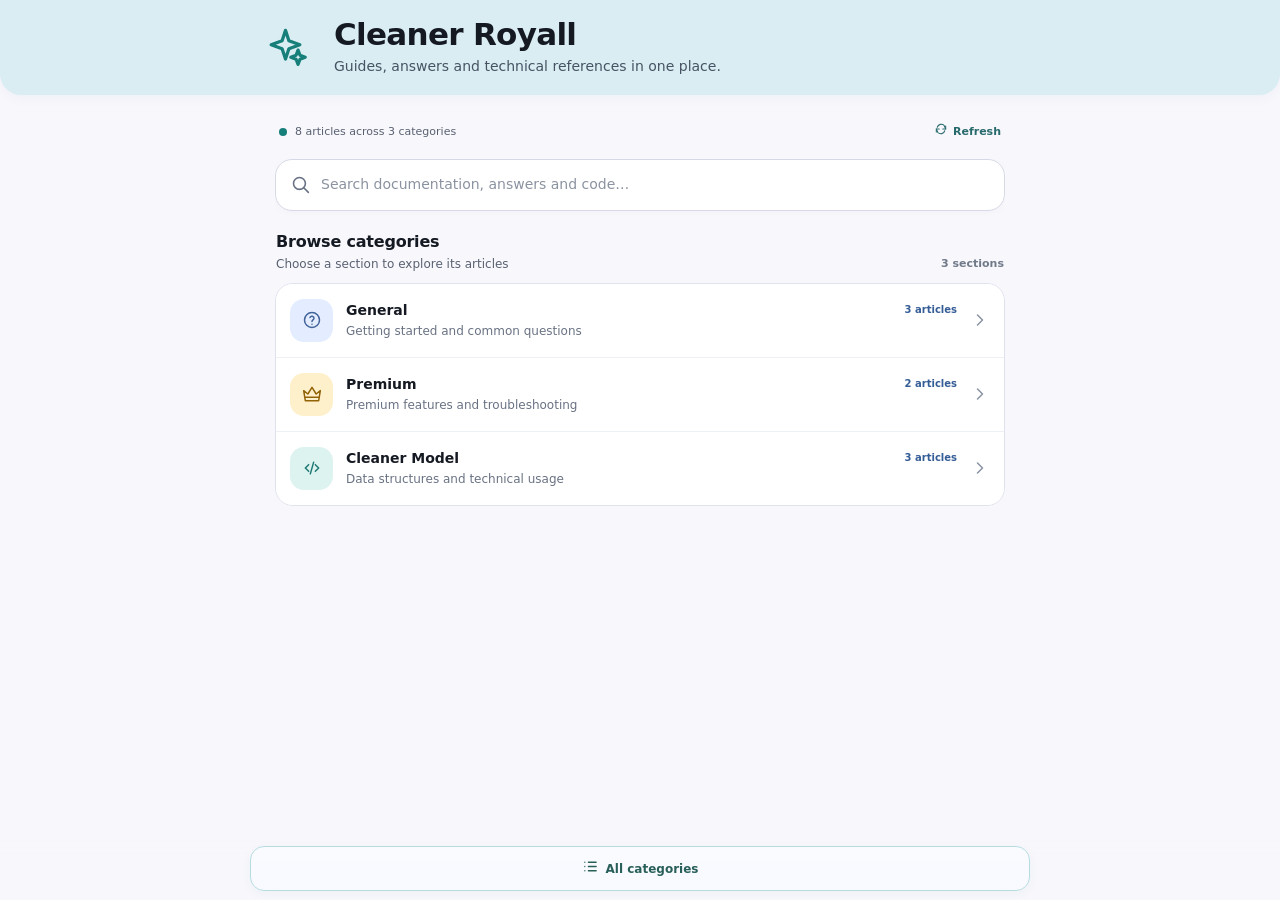
==== commit 2a904b1a: "Match changelog icon and refine documentation navigation" ====
--- a/web/CleanerRoyall/index.html
+++ b/web/CleanerRoyall/index.html
@@ -59,6 +59,23 @@
 .code-head{background:#e5ebf5;border-bottom:1px solid #d4ddea;padding:10px 12px}
 .code-body{display:block;width:100%;min-width:100%;max-width:100%;box-sizing:border-box;margin:0;padding:15px 16px;overflow:auto;max-height:48vh;background:#eaf0fa;color:#202b3d;border-top:1px solid #d9e2f1;border-radius:0 0 14px 14px}
 @media(max-width:370px){.category-row{gap:10px;padding:13px 10px}.category-row .category-icon{width:39px;height:39px;flex-basis:39px}.nested-heading h2{font-size:19px}.code-body{padding:12px;font-size:11px}}
+
+/* Final navigation refinements: right-aligned counts, compact top refresh, back-aware footer. */
+.category-row-title{display:flex;align-items:center;justify-content:space-between;gap:10px;width:100%;flex-wrap:nowrap}
+.category-row-name{flex:1;min-width:0;overflow-wrap:anywhere}
+.category-row-meta{margin-left:auto;flex:0 0 auto}
+.status-line{gap:8px;font-size:11px}
+.status-left{flex:1;min-width:0}
+#statusText{min-width:0;overflow-wrap:anywhere}
+.status-actions{display:flex;align-items:center;justify-content:flex-end;flex:0 0 auto}
+.refresh-inline{display:inline-flex;align-items:center;justify-content:center;gap:5px;padding:5px 0 5px 7px;border:0;background:transparent;color:#286a6c;font-size:11px;font-weight:760;white-space:nowrap}
+.refresh-inline svg{width:14px;height:14px;flex:0 0 auto}
+.refresh-inline:disabled{opacity:.58;cursor:wait}
+.bottom-actions-inner{display:block}
+.action-button{width:100%;max-width:var(--content);height:45px;margin:0 auto;border-radius:14px;font-size:12px;gap:7px}
+.action-button svg{width:17px;height:17px}
+.nested-back svg{transform:none}
+@media(max-width:370px){.status-line{padding-left:0;padding-right:0;gap:6px}.refresh-inline{font-size:10px;gap:4px}.category-row{gap:9px;padding-left:10px;padding-right:10px}.category-row-title{gap:5px}.category-row-meta{font-size:9px}.action-button{height:43px}}
 </style>
 </head>
 <body>
@@ -69,13 +86,13 @@
   </div>
 </header>
 <main class="main">
-  <div class="status-line" aria-live="polite"><div class="status-left"><span class="status-dot loading" id="statusDot"></span><span id="statusText">Loading documentation…</span></div></div>
+  <div class="status-line" aria-live="polite"><div class="status-left"><span class="status-dot loading" id="statusDot"></span><span id="statusText">Loading documentation…</span></div><div class="status-actions"><button class="refresh-inline" id="refreshButton" type="button" data-action="refresh"><span id="refreshIcon"></span><span id="refreshLabel">Refresh</span></button></div></div>
   <section class="main-scroll" id="mainScroll" aria-live="polite">
     <div class="loading-panel"><div class="loading-row"><span class="spinner" aria-hidden="true"></span><div><div class="loading-title">Opening the knowledge base</div><p class="loading-copy">Loading articles from KnowledgeBase.json.</p></div></div><div class="skeleton"></div><div class="skeleton short"></div></div>
   </section>
 </main>
 <button class="floating-top" id="backToTop" type="button" aria-label="Back to top" title="Back to top"></button>
-<footer class="bottom-actions"><div class="bottom-actions-inner"><button class="action-button" type="button" data-action="all-articles"><span id="allIcon"></span><span>All categories</span></button><button class="action-button" id="refreshBottomButton" type="button" data-action="refresh"><span id="refreshIcon"></span><span id="refreshLabel">Refresh</span></button></div></footer>
+<footer class="bottom-actions"><div class="bottom-actions-inner"><button class="action-button" id="allCategoriesButton" type="button" data-action="all-articles" aria-label="All categories"><span id="allIcon"></span><span id="allLabel">All categories</span></button></div></footer>
 <div class="sheet-overlay" id="sheetOverlay" hidden></div>
 <section class="article-sheet" id="articleSheet" role="dialog" aria-modal="true" aria-labelledby="sheetTitle" aria-hidden="true" hidden>
   <div class="sheet-accent"></div>
@@ -100,6 +117,7 @@
   chevron:'<path d="m9 18 6-6-6-6"/>',
   chevronDown:'<path d="m6 9 6 6 6-6"/>',
   arrowUp:'<path d="M12 19V5M5 12l7-7 7 7"/>',
+  arrowLeft:'<path d="M19 12H5M12 19l-7-7 7-7"/>',
   refresh:'<path d="M20 7v5h-5M4 17v-5h5"/><path d="M5.6 9A7 7 0 0 1 17.4 6L20 12M4 12l2.6 6A7 7 0 0 0 18.4 15"/>',
   copy:'<rect x="8" y="8" width="12" height="12" rx="2"/><path d="M16 8V5a2 2 0 0 0-2-2H5a2 2 0 0 0-2 2v9a2 2 0 0 0 2 2h3"/>',
   check:'<path d="m5 12 4 4L19 6"/>',
@@ -116,7 +134,7 @@
   checkCircle:'<circle cx="12" cy="12" r="9"/><path d="m8 12 2.5 2.5L16 9"/>',
   close:'<path d="m6 6 12 12M18 6 6 18"/>'
 };
-function icon(name,size=20){const raw=String(name||'').toLowerCase().replace(/[^a-z]/g,'');const aliases={helpcircle:'help',circlehelp:'help',bookopen:'book',bookopentext:'book',filetext:'file',filecode:'code',code2:'code',circlestar:'sparkles',star:'sparkles',wand:'sparkles',wandstars:'sparkles',alerttriangle:'warning',trianglealert:'warning',circlealert:'warning',arrowup:'arrowUp',refreshcw:'refresh',rotatecw:'refresh',copycheck:'copy',listordered:'list',listchecks:'list',circlecheck:'checkCircle'};const key=aliases[raw]||raw;return `<svg xmlns="http://www.w3.org/2000/svg" width="${size}" height="${size}" viewBox="0 0 24 24" fill="none" stroke="currentColor" stroke-width="1.8" stroke-linecap="round" stroke-linejoin="round" aria-hidden="true">${ICONS[key]||ICONS.file}</svg>`}
+function icon(name,size=20){const raw=String(name||'').toLowerCase().replace(/[^a-z]/g,'');const aliases={helpcircle:'help',circlehelp:'help',bookopen:'book',bookopentext:'book',filetext:'file',filecode:'code',code2:'code',circlestar:'sparkles',star:'sparkles',wand:'sparkles',wandstars:'sparkles',alerttriangle:'warning',trianglealert:'warning',circlealert:'warning',arrowup:'arrowUp',arrowleft:'arrowLeft',refreshcw:'refresh',rotatecw:'refresh',copycheck:'copy',listordered:'list',listchecks:'list',circlecheck:'checkCircle'};const key=aliases[raw]||raw;return `<svg xmlns="http://www.w3.org/2000/svg" width="${size}" height="${size}" viewBox="0 0 24 24" fill="none" stroke="currentColor" stroke-width="1.8" stroke-linecap="round" stroke-linejoin="round" aria-hidden="true">${ICONS[key]||ICONS.file}</svg>`}
 function escapeHtml(value){return String(value??'').replace(/[&<>"']/g,ch=>({'&':'&amp;','<':'&lt;','>':'&gt;','"':'&quot;',"'":'&#39;'}[ch]))}
 function safeUrl(value){try{const url=new URL(String(value||''),location.href);return ['https:','http:'].includes(url.protocol)?url.href:''}catch(_){return ''}}
 function normaliseText(value){return String(value??'').trim()}
@@ -137,18 +155,18 @@
 function getFilteredEntries(){let entries=currentCategory?allEntries.filter(e=>e.category===currentCategory):allEntries.slice();if(currentQuery){const q=currentQuery.toLowerCase();entries=entries.filter(e=>{const c=categoryFor(e.category);return [e.title,e.summary,e.category,c.title,c.description,e.content].join(' ').toLowerCase().includes(q)})}entries.sort((a,b)=>String(a.title||'').localeCompare(String(b.title||''),undefined,{sensitivity:'base'}));return entries}
 function isUpdatedWithinWeek(value){const match=String(value||'').trim().match(/^(\d{4})-(\d{2})-(\d{2})$/);if(!match)return false;const year=Number(match[1]),month=Number(match[2]),day=Number(match[3]),updatedAt=Date.UTC(year,month-1,day),parsed=new Date(updatedAt);if(parsed.getUTCFullYear()!==year||parsed.getUTCMonth()!==month-1||parsed.getUTCDate()!==day)return false;const now=new Date(),today=Date.UTC(now.getUTCFullYear(),now.getUTCMonth(),now.getUTCDate()),ageDays=Math.floor((today-updatedAt)/86400000);return ageDays>=0&&ageDays<7}
 function renderEntry(e){const c=categoryFor(e.category),t=safeTheme(c),d=settingEnabled('showUpdatedDate')&&e.updated?String(e.updated):'',cat=currentCategory?'':'<span>'+escapeHtml(c.title)+'</span>',fresh=isUpdatedWithinWeek(e.updated),newDot=fresh?'<span class="entry-new-dot" title="Updated within the last 7 days" aria-label="Updated within the last 7 days"></span>':'';return '<button type="button" class="entry-card" data-action="open-entry" data-id="'+escapeHtml(e.id)+'" style="--entry-color:var(--'+t+'-color,#42639a);--entry-wash:var(--'+t+'-wash,#e3edff)"><span class="entry-icon" style="background:var(--'+t+'-wash,#e8e9ef);color:var(--'+t+'-color,#596171)">'+icon(entryIcon(e),22)+'</span><span class="entry-copy"><span class="entry-title-row"><span class="entry-title">'+escapeHtml(e.title||'Untitled article')+'</span></span><span class="entry-summary">'+escapeHtml(e.summary||'Open to read more.')+'</span><span class="entry-meta">'+cat+(d?'<span class="entry-date">'+icon('calendar',11)+' '+escapeHtml(d)+'</span>':'')+'</span></span>'+newDot+'<span class="entry-card-chevron">'+icon('chevron',18)+'</span></button>'}
-function renderHome(){if(!knowledgeData)return;const filtered=getFilteredEntries(),searching=!!currentQuery,c=currentCategory?categoryFor(currentCategory):null;const search=settingEnabled('searchEnabled')?'<div class="search-box"><span class="search-icon">'+icon('search',21)+'</span><input class="search-input" id="searchInput" type="search" autocomplete="off" placeholder="Search documentation, answers and code…" aria-label="Search documentation" value="'+escapeHtml(currentQuery)+'"><button class="clear-search '+(currentQuery?'visible':'')+'" type="button" data-action="clear-search" aria-label="Clear search">'+icon('x',16)+'</button></div>':'';const list=filtered.map(renderEntry).join('');let body;if(c){body='<button class="nested-back" type="button" data-action="all-categories">'+icon('chevron',17)+' All categories</button><div class="nested-heading"><div class="nested-heading-copy"><h2>'+escapeHtml(c.title)+'</h2><p>'+escapeHtml(c.description||'Articles in this section')+'</p></div><span class="nested-count">'+filtered.length+' '+(filtered.length===1?'article':'articles')+'</span></div><div class="entry-list" id="entryList">'+(list||'<div class="empty-panel"><h3 class="empty-title">No matching articles</h3><p class="empty-copy">Try a different search term.</p></div>')+'</div>'}else if(searching){body='<div class="section-heading"><div><h2>Search results</h2><p>Across all documentation categories</p></div><span class="results-count">'+filtered.length+' found</span></div><div class="entry-list" id="entryList">'+(list||'<div class="empty-panel"><h3 class="empty-title">No matching articles</h3><p class="empty-copy">Try a different search term.</p></div>')+'</div>'}else{body='<div class="section-heading"><div><h2>Browse categories</h2><p>Choose a section to explore its articles</p></div><span class="results-count">'+knowledgeData.categories.length+' sections</span></div><div class="category-list">'+renderCategories()+'</div>'}$('statusDot').className='status-dot';$('statusText').textContent=allEntries.length+' articles across '+knowledgeData.categories.length+' categories';$('mainScroll').innerHTML=search+body+'<div style="height:22px"></div>';const input=$('searchInput');if(input)input.addEventListener('input',()=>{const pos=input.selectionStart;currentQuery=input.value;const y=$('mainScroll').scrollTop;renderHome();$('mainScroll').scrollTop=y;const next=$('searchInput');if(next){next.focus({preventScroll:true});try{next.setSelectionRange(pos,pos)}catch(_){}}});$('backToTop').classList.toggle('visible',$('mainScroll').scrollTop>380)}
+function renderHome(){if(!knowledgeData)return;const filtered=getFilteredEntries(),searching=!!currentQuery,c=currentCategory?categoryFor(currentCategory):null;const search=settingEnabled('searchEnabled')?'<div class="search-box"><span class="search-icon">'+icon('search',21)+'</span><input class="search-input" id="searchInput" type="search" autocomplete="off" placeholder="Search documentation, answers and code…" aria-label="Search documentation" value="'+escapeHtml(currentQuery)+'"><button class="clear-search '+(currentQuery?'visible':'')+'" type="button" data-action="clear-search" aria-label="Clear search">'+icon('x',16)+'</button></div>':'';const list=filtered.map(renderEntry).join('');let body;if(c){body='<button class="nested-back" type="button" data-action="all-categories">'+icon('arrowLeft',17)+' Back</button><div class="nested-heading"><div class="nested-heading-copy"><h2>'+escapeHtml(c.title)+'</h2><p>'+escapeHtml(c.description||'Articles in this section')+'</p></div><span class="nested-count">'+filtered.length+' '+(filtered.length===1?'article':'articles')+'</span></div><div class="entry-list" id="entryList">'+(list||'<div class="empty-panel"><h3 class="empty-title">No matching articles</h3><p class="empty-copy">Try a different search term.</p></div>')+'</div>'}else if(searching){body='<div class="section-heading"><div><h2>Search results</h2><p>Across all documentation categories</p></div><span class="results-count">'+filtered.length+' found</span></div><div class="entry-list" id="entryList">'+(list||'<div class="empty-panel"><h3 class="empty-title">No matching articles</h3><p class="empty-copy">Try a different search term.</p></div>')+'</div>'}else{body='<div class="section-heading"><div><h2>Browse categories</h2><p>Choose a section to explore its articles</p></div><span class="results-count">'+knowledgeData.categories.length+' sections</span></div><div class="category-list">'+renderCategories()+'</div>'}$('statusDot').className='status-dot';$('statusText').textContent=allEntries.length+' articles across '+knowledgeData.categories.length+' categories';$('allIcon').innerHTML=currentCategory?icon('arrowLeft',18):icon('list',19);$('allLabel').textContent=currentCategory?'Back':'All categories';$('allCategoriesButton').setAttribute('aria-label',currentCategory?'Back to all categories':'All categories');$('mainScroll').innerHTML=search+body+'<div style="height:22px"></div>';const input=$('searchInput');if(input)input.addEventListener('input',()=>{const pos=input.selectionStart;currentQuery=input.value;const y=$('mainScroll').scrollTop;renderHome();$('mainScroll').scrollTop=y;const next=$('searchInput');if(next){next.focus({preventScroll:true});try{next.setSelectionRange(pos,pos)}catch(_){}}});$('backToTop').classList.toggle('visible',$('mainScroll').scrollTop>380)}
 function renderArticle(entry){const category=categoryFor(entry.category);$('sheetLabelRow').innerHTML=`<span class="sheet-category">${escapeHtml(category.title)}</span>`;$('sheetTitle').textContent=entry.title||'Untitled entry';$('sheetSubtitle').textContent=entry.summary||'';const meta=[];if(settingEnabled('showUpdatedDate')&&entry.updated)meta.push(`${icon('calendar',14)} <span>Updated ${escapeHtml(entry.updated)}</span>`);$('sheetMeta').innerHTML=meta.map(value=>`<span class="sheet-meta-date">${value}</span>`).join('');let html=`<div class="article-content"><div class="content-block prose">${renderMarkdown(entry.content||'')}</div></div>`;$('sheetScroll').innerHTML=html;$('sheetScroll').scrollTop=0;$('sheetScroll').scrollLeft=0;currentEntryId=String(entry.id)}
 function openEntry(id,trigger){const entry=entryById(id);if(!entry)return;returnFocus=trigger||document.activeElement;renderArticle(entry);const sheet=$('articleSheet'),overlay=$('sheetOverlay');sheet.hidden=false;overlay.hidden=false;sheet.setAttribute('aria-hidden','false');document.body.style.overflow='hidden';requestAnimationFrame(()=>{sheet.classList.add('open');overlay.classList.add('open');$('sheetScroll').scrollTop=0;$('sheetClose').focus({preventScroll:true})})}
 function closeSheet(){const sheet=$('articleSheet'),overlay=$('sheetOverlay');if(sheet.hidden)return;sheet.classList.remove('open');overlay.classList.remove('open');sheet.setAttribute('aria-hidden','true');document.body.style.overflow='';setTimeout(()=>{if(!sheet.classList.contains('open')){sheet.hidden=true;overlay.hidden=true}},280);const target=returnFocus;returnFocus=null;if(target&&typeof target.focus==='function')setTimeout(()=>target.focus({preventScroll:true}),40)}
 function showToast(message){const toast=$('toast');toast.textContent=message;toast.classList.add('visible');clearTimeout(toastTimer);toastTimer=setTimeout(()=>toast.classList.remove('visible'),2300)}
 async function copyText(text){try{await navigator.clipboard.writeText(text);showToast('Copied to clipboard')}catch(_){const textarea=document.createElement('textarea');textarea.value=text;textarea.setAttribute('readonly','');textarea.style.position='fixed';textarea.style.opacity='0';document.body.appendChild(textarea);textarea.select();let success=false;try{success=document.execCommand('copy')}catch(__){}textarea.remove();showToast(success?'Copied to clipboard':'Copy failed — select the code and copy it manually')}}
-function applyApp(data){const app=data.app&&typeof data.app==='object'?data.app:{};const name=normaliseText(app.name)||'Documentation',pageTitle=normaliseText(app.title)||name,description=normaliseText(app.description)||'Guides, answers and technical references.';$('appName').textContent=name;$('appDescription').textContent=description;document.title=`${name} — ${pageTitle}`;$('headerMeta').innerHTML='';if(app.version&&normaliseText(app.version).toLowerCase()!=='preview')$('headerMeta').innerHTML=`<span class="tiny-meta">${escapeHtml(app.version)}</span>`;if(!appIconRequested){appIconRequested=true;const image=$('appIcon'),fallback=$('iconFallback');fallback.innerHTML=icon('sparkles',42);fallback.style.display='grid';image.classList.remove('is-visible');image.onload=()=>{image.classList.add('is-visible');fallback.style.display='none'};image.onerror=()=>{image.classList.remove('is-visible');fallback.style.display='grid'};const src=safeUrl(app.icon)||'assets/icon.png';if(src){image.src=src}else{image.removeAttribute('src')}}}
+function applyApp(data){const app=data.app&&typeof data.app==='object'?data.app:{};const name=normaliseText(app.name)||'Documentation',pageTitle=normaliseText(app.title)||name,description=normaliseText(app.description)||'Guides, answers and technical references.';$('appName').textContent=name;$('appDescription').textContent=description;document.title=`${name} — ${pageTitle}`;$('headerMeta').innerHTML='';if(app.version&&normaliseText(app.version).toLowerCase()!=='preview')$('headerMeta').innerHTML=`<span class="tiny-meta">${escapeHtml(app.version)}</span>`;if(!appIconRequested){appIconRequested=true;const image=$('appIcon'),fallback=$('iconFallback');fallback.innerHTML=icon('sparkles',42);fallback.style.display='grid';image.classList.remove('is-visible');image.onload=()=>{image.classList.add('is-visible');fallback.style.display='none'};image.onerror=()=>{image.classList.remove('is-visible');fallback.style.display='grid'};const src=safeUrl(app.icon)||'https://raw.githubusercontent.com/AraafRoyall/Cleaner-Royall/main/assets/icon.png';image.alt=name+' icon';if(src){image.src=src}else{image.removeAttribute('src')}}}
 function validateAndSetData(data){if(!data||typeof data!=='object'||!Array.isArray(data.categories))throw new Error('Expected a categories array in KnowledgeBase.json');const categories=data.categories.filter(c=>c&&typeof c==='object'&&c.id).map(c=>({...c,id:String(c.id),articles:Array.isArray(c.articles)?c.articles:[]}));const categoryIds=new Set(),articleIds=new Set(),entries=[];for(const c of categories){if(categoryIds.has(c.id))throw new Error('Duplicate category id: '+c.id);categoryIds.add(c.id);for(const a of c.articles){if(!a||typeof a!=='object'||!a.id||!a.title)throw new Error('Every article requires id and title in category '+c.id);const id=String(a.id);if(articleIds.has(id))throw new Error('Duplicate article id: '+id);articleIds.add(id);entries.push({...a,id,category:c.id,content:String(a.content??'')})}}knowledgeData={...data,categories};allEntries=entries;categoryMap=new Map(categories.map(c=>[c.id,c]));currentCategory='';currentQuery='';applyApp(knowledgeData);renderHome()}
-async function loadKnowledgeBase(){const button=$('refreshBottomButton');button.disabled=true;$('refreshLabel').textContent='Loading…';$('statusDot').className='status-dot loading';$('statusText').textContent='Loading documentation…';try{const response=await fetch(KNOWLEDGE_BASE_URL,{cache:'no-store',headers:{Accept:'application/json'}});if(!response.ok)throw new Error(`HTTP ${response.status} while loading ./KnowledgeBase.json`);const data=await response.json();validateAndSetData(data)}catch(error){$('statusDot').className='status-dot error';$('statusText').textContent='Unable to load knowledge base';$('mainScroll').innerHTML=`<div class="error-panel"><h2 class="error-title">Could not load KnowledgeBase.json</h2><p class="error-copy">Place <strong>KnowledgeBase.json</strong> in the same folder as this HTML file, then refresh. The viewer fetches <code>./KnowledgeBase.json</code> and does not use a repository-specific URL.</p><div class="error-actions"><button type="button" class="small-action" data-action="refresh">${icon('refresh',15)} Retry</button></div><p class="error-copy" style="margin-top:12px;font-size:11px">Details: ${escapeHtml(error.message||'Network request failed')}</p></div>`}finally{button.disabled=false;$('refreshLabel').textContent='Refresh'}}
+async function loadKnowledgeBase(){const button=$('refreshButton');button.disabled=true;$('refreshLabel').textContent='Loading…';$('statusDot').className='status-dot loading';$('statusText').textContent='Loading documentation…';try{const response=await fetch(KNOWLEDGE_BASE_URL,{cache:'no-store',headers:{Accept:'application/json'}});if(!response.ok)throw new Error(`HTTP ${response.status} while loading ./KnowledgeBase.json`);const data=await response.json();validateAndSetData(data)}catch(error){$('statusDot').className='status-dot error';$('statusText').textContent='Unable to load knowledge base';$('mainScroll').innerHTML=`<div class="error-panel"><h2 class="error-title">Could not load KnowledgeBase.json</h2><p class="error-copy">Place <strong>KnowledgeBase.json</strong> in the same folder as this HTML file, then refresh. The viewer fetches <code>./KnowledgeBase.json</code> and does not use a repository-specific URL.</p><div class="error-actions"><button type="button" class="small-action" data-action="refresh">${icon('refresh',15)} Retry</button></div><p class="error-copy" style="margin-top:12px;font-size:11px">Details: ${escapeHtml(error.message||'Network request failed')}</p></div>`}finally{button.disabled=false;$('refreshLabel').textContent='Refresh'}}
 function resetFilters(){currentCategory='';currentQuery='';renderHome();$('mainScroll').scrollTop=0}
 document.addEventListener('click',event=>{const target=event.target.closest('[data-action]');if(!target)return;const action=target.dataset.action;if(action==='open-category'){currentCategory=target.dataset.category||'';currentQuery='';renderHome();$('mainScroll').scrollTop=0}else if(action==='all-categories'||action==='all-articles'||action==='reset-filters'){resetFilters()}else if(action==='clear-search'){currentQuery='';renderHome();$('searchInput').focus({preventScroll:true})}else if(action==='refresh'){loadKnowledgeBase()}else if(action==='open-entry'){openEntry(target.dataset.id,target)}else if(action==='close-sheet'){closeSheet()}else if(action==='copy-code'){let code='';try{code=decodeURIComponent(target.dataset.code||'')}catch(_){code=target.dataset.code||''}copyText(code)}});
-$('sheetOverlay').addEventListener('click',closeSheet);$('sheetClose').innerHTML=icon('x',19);$('backToTop').innerHTML=icon('arrowUp',21);$('allIcon').innerHTML=icon('list',19);$('refreshIcon').innerHTML=icon('refresh',19);$('mainScroll').addEventListener('scroll',()=> $('backToTop').classList.toggle('visible',$('mainScroll').scrollTop>380),{passive:true});$('backToTop').addEventListener('click',()=> $('mainScroll').scrollTo({top:0,behavior:matchMedia('(prefers-reduced-motion: reduce)').matches?'auto':'smooth'}));document.addEventListener('keydown',event=>{if(event.key==='Escape')closeSheet()});
+$('sheetOverlay').addEventListener('click',closeSheet);$('sheetClose').innerHTML=icon('x',19);$('backToTop').innerHTML=icon('arrowUp',21);$('allIcon').innerHTML=icon('list',19);$('refreshIcon').innerHTML=icon('refresh',14);$('mainScroll').addEventListener('scroll',()=> $('backToTop').classList.toggle('visible',$('mainScroll').scrollTop>380),{passive:true});$('backToTop').addEventListener('click',()=> $('mainScroll').scrollTo({top:0,behavior:matchMedia('(prefers-reduced-motion: reduce)').matches?'auto':'smooth'}));document.addEventListener('keydown',event=>{if(event.key==='Escape')closeSheet()});
 loadKnowledgeBase();
 })();
 </script>
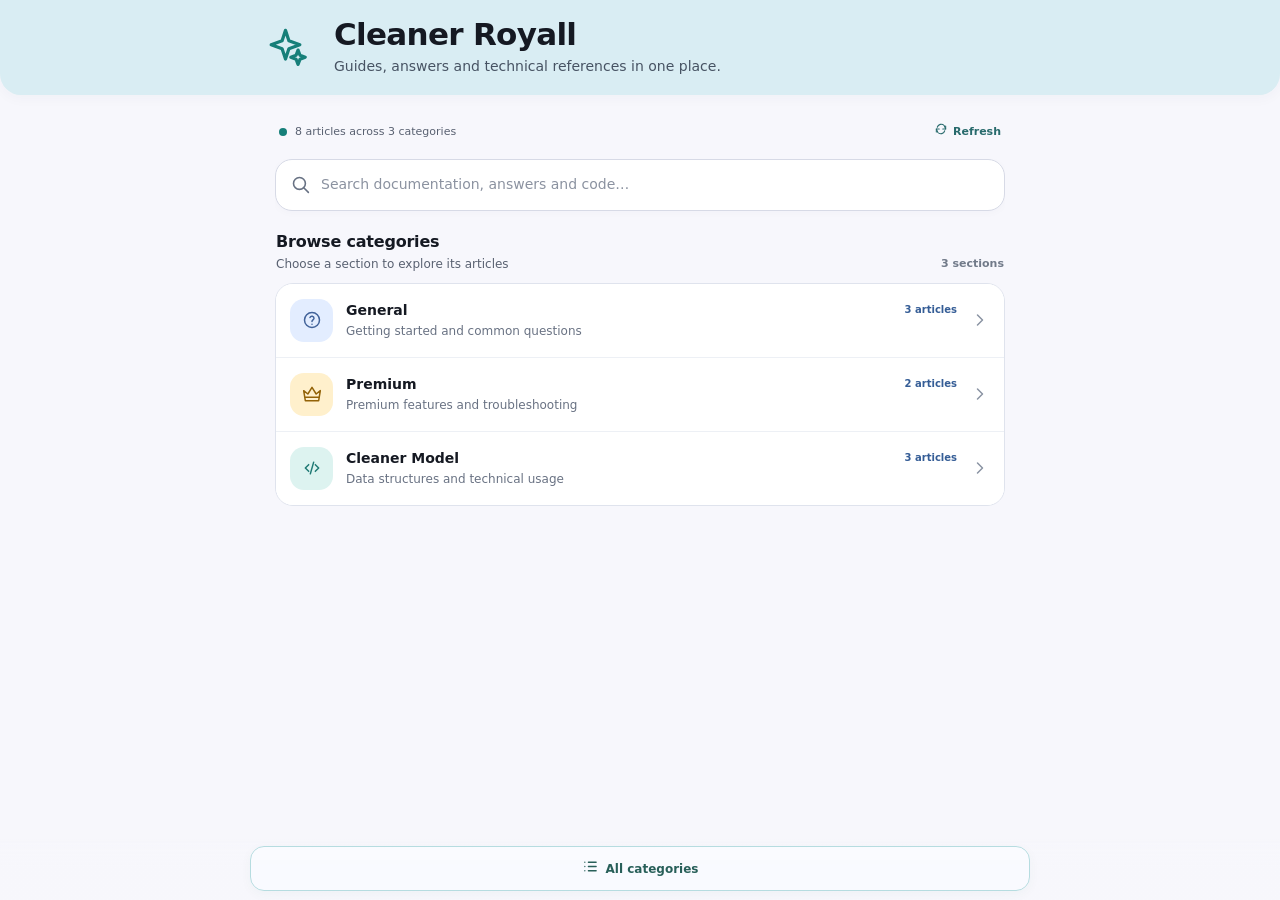
==== commit d484da72: "Configure logo and lazy-load documentation images" ====
--- a/web/CleanerRoyall/index.html
+++ b/web/CleanerRoyall/index.html
@@ -2,7 +2,7 @@
 <html lang="en">
 <head>
 <meta charset="utf-8">
-<meta name="viewport" content="width=device-width,initial-scale=1,viewport-fit=cover">
+<meta name="viewport" content="width=device-width,initial-scale=1,maximum-scale=1,user-scalable=no,viewport-fit=cover">
 <meta name="theme-color" content="#d9edf3">
 <meta name="color-scheme" content="light">
 <title>Documentation</title>
@@ -76,6 +76,12 @@
 .action-button svg{width:17px;height:17px}
 .nested-back svg{transform:none}
 @media(max-width:370px){.status-line{padding-left:0;padding-right:0;gap:6px}.refresh-inline{font-size:10px;gap:4px}.category-row{gap:9px;padding-left:10px;padding-right:10px}.category-row-title{gap:5px}.category-row-meta{font-size:9px}.action-button{height:43px}}
+
+/* Repository-hosted Markdown images: preserve their source ratio and show no caption or frame. */
+.prose .markdown-image{display:block;width:100%;max-width:100%;height:auto;object-fit:contain;border:0;border-radius:0;margin:10px 0;user-select:none;-webkit-user-drag:none}
+.prose .markdown-image-block{display:block;width:100%;max-width:100%;margin:10px 0}
+.prose .markdown-image-block .markdown-image{margin:0}
+html,body{-ms-touch-action:pan-x pan-y;touch-action:pan-x pan-y}
 </style>
 </head>
 <body>
@@ -139,34 +145,49 @@
 function safeUrl(value){try{const url=new URL(String(value||''),location.href);return ['https:','http:'].includes(url.protocol)?url.href:''}catch(_){return ''}}
 function normaliseText(value){return String(value??'').trim()}
 function slug(value){return String(value||'').toLowerCase().replace(/[^a-z0-9]+/g,'-').replace(/^-+|-+$/g,'')}
-let knowledgeData=null, allEntries=[], categoryMap=new Map(), currentCategory='', currentQuery='', currentEntryId='', returnFocus=null, toastTimer=null, appIconRequested=false;
+let knowledgeData=null, allEntries=[], categoryMap=new Map(), currentCategory='', currentQuery='', currentEntryId='', returnFocus=null, toastTimer=null, appIconRequested=false, successfulManualRefreshes=0, initialLoadPending=true;
+function buildRouteUrl(category,id){const url=new URL(location.href);url.searchParams.delete('category');url.searchParams.delete('id');if(category)url.searchParams.set('category',String(category));if(id)url.searchParams.set('id',String(id));return url}
+function updateRoute(category,id,replace=false,direct=false){const url=buildRouteUrl(category,id);history[replace?'replaceState':'pushState']({docsViewer:true,category:String(category||''),id:String(id||''),direct:!!direct,query:currentQuery},'',url);return url}
+function resolveMarkdownImage(value){let path=String(value||'').trim().replace(/^<|>$/g,'');if(!path||/^[a-z][a-z0-9+.-]*:/i.test(path)||path.startsWith('/')||path.startsWith('//')||path.includes('\\')||/[?#]/.test(path))return '';path=path.replace(/^\.\//,'');const segments=path.split('/');if(!path||segments.some(part=>!part||part==='.'||part==='..'))return '';const app=knowledgeData&&knowledgeData.app,base=safeUrl(app&&app.imagesBaseUrl);if(!base)return '';try{return new URL(segments.map(part=>encodeURIComponent(part)).join('/'),base.endsWith('/')?base:base+'/').href}catch(_){return ''}}
 function categoryFor(id){return categoryMap.get(String(id))||{id:String(id||''),title:String(id||'Other'),theme:'neutral',icon:'list',description:''}}
 function entryById(id){return allEntries.find(entry=>String(entry.id)===String(id))||null}
 function settingEnabled(name,fallback=true){const settings=knowledgeData&&knowledgeData.settings;return settings&&typeof settings[name]==='boolean'?settings[name]:fallback}
 function safeTheme(category){const theme=String(category&&category.theme||'neutral').toLowerCase();return ['blue','amber','teal','green','purple','red','neutral'].includes(theme)?theme:'neutral'}
 function categoryTheme(category){return 'cat-'+safeTheme(category)}
 function entryIcon(){return 'book'}
-function renderInlineMarkdown(value){const source=String(value??'');const token=/\[([^\]]+)\]\((https?:\/\/[^\s)]+)\)|`([^`]+)`|\*\*([^*]+)\*\*|\*([^*]+)\*/g;let output='',last=0,match;while((match=token.exec(source))){output+=escapeHtml(source.slice(last,match.index));if(match[1]!==undefined){const href=safeUrl(match[2]);output+=href?`<a href="${escapeHtml(href)}" target="_blank" rel="noopener noreferrer">${escapeHtml(match[1])}</a>`:escapeHtml(match[1])}else if(match[3]!==undefined){output+=`<code>${escapeHtml(match[3])}</code>`}else if(match[4]!==undefined){output+=`<strong>${escapeHtml(match[4])}</strong>`}else{output+=`<em>${escapeHtml(match[5])}</em>`}last=token.lastIndex}output+=escapeHtml(source.slice(last));return output.replace(/\n/g,'<br>')}
+function renderInlineMarkdown(value){const source=String(value??'');const token=/!\[([^\]]*)\]\(([^)\s]+)(?:\s+"[^"]*")?\)|\[([^\]]+)\]\((https?:\/\/[^\s)]+)\)|`([^`]+)`|\*\*([^*]+)\*\*|\*([^*]+)\*/g;let output='',last=0,match;while((match=token.exec(source))){output+=escapeHtml(source.slice(last,match.index));if(match[1]!==undefined){const src=resolveMarkdownImage(match[2]);output+=src?'<img class="markdown-image" data-image-src="'+escapeHtml(src)+'" alt="'+escapeHtml(match[1])+'" decoding="async">':escapeHtml(match[1])}else if(match[3]!==undefined){const href=safeUrl(match[4]);output+=href?'<a href="'+escapeHtml(href)+'" target="_blank" rel="noopener noreferrer">'+escapeHtml(match[3])+'</a>':escapeHtml(match[3])}else if(match[5]!==undefined){output+='<code>'+escapeHtml(match[5])+'</code>'}else if(match[6]!==undefined){output+='<strong>'+escapeHtml(match[6])+'</strong>'}else{output+='<em>'+escapeHtml(match[7])+'</em>'}last=token.lastIndex}output+=escapeHtml(source.slice(last));return output.replace(/\n/g,'<br>')}
 function highlightCode(code,language){const source=String(code??''),lang=String(language||'text').toLowerCase();let pattern;if(lang==='json'){pattern=/"(?:\\.|[^"\\])*"|-?\d+(?:\.\d+)?(?:[eE][+-]?\d+)?|\b(?:true|false|null)\b|[{}\[\]:,]/g}else if(lang==='java'){pattern=/\/\/[^\n]*|\/\*[\s\S]*?\*\/|"(?:\\.|[^"\\])*"|'(?:\\.|[^'\\])*'|@\w+|\b(?:abstract|assert|boolean|break|byte|case|catch|char|class|const|continue|default|do|double|else|enum|extends|final|finally|float|for|if|implements|import|instanceof|int|interface|long|native|new|package|private|protected|public|record|return|short|static|strictfp|super|switch|synchronized|this|throw|throws|transient|try|var|void|volatile|while|yield)\b|\b(?:true|false|null)\b|\b\d+(?:\.\d+)?[fFdDlL]?\b|\b[A-Z][A-Za-z0-9_]*\b|\b[A-Za-z_$][\w$]*(?=\s*\()/g}else if(['bash','sh','shell'].includes(lang)){pattern=/#.*|"(?:\\.|[^"\\])*"|'(?:[^'\\]|\\.)*'|\$\{[^}]*\}|\$[A-Za-z_]\w*|\b(?:if|then|else|elif|fi|for|in|do|done|case|esac|while|until|function|export|local|return|exit|set|source)\b|\b(?:echo|printf|cd|ls|grep|find|sed|awk|cat|mkdir|rm|cp|mv|chmod|chown|test|curl|wget|git|java|javac|sh|bash|pwd|id|uname|du|df|command|read|shift|trap|sudo)\b|[|&;<>!=~]/g}else{return escapeHtml(source)}let output='',last=0;source.replace(pattern,function(token,offset){output+=escapeHtml(source.slice(last,offset));let cls='punctuation';if(lang==='json'){if(token[0]==='"')cls=/^\s*:/.test(source.slice(offset+token.length))?'key':'string';else if(/^-?\d/.test(token))cls='number';else if(/^(true|false|null)$/.test(token))cls='literal'}else if(lang==='java'){if(token.startsWith('//')||token.startsWith('/*'))cls='comment';else if(token[0]==='"'||token[0]==="'")cls='string';else if(token[0]==='@')cls='annotation';else if(/^(abstract|assert|boolean|break|byte|case|catch|char|class|const|continue|default|do|double|else|enum|extends|final|finally|float|for|if|implements|import|instanceof|int|interface|long|native|new|package|private|protected|public|record|return|short|static|strictfp|super|switch|synchronized|this|throw|throws|transient|try|var|void|volatile|while|yield)$/.test(token))cls='keyword';else if(/^(true|false|null)$/.test(token))cls='literal';else if(/^\d/.test(token))cls='number';else if(/^[A-Z]/.test(token))cls='type';else cls='method'}else{if(token[0]==='#')cls='comment';else if(token[0]==='"'||token[0]==="'")cls='string';else if(token[0]==='$')cls='variable';else if(/^(if|then|else|elif|fi|for|in|do|done|case|esac|while|until|function|export|local|return|exit|set|source)$/.test(token))cls='keyword';else if(/^(echo|printf|cd|ls|grep|find|sed|awk|cat|mkdir|rm|cp|mv|chmod|chown|test|curl|wget|git|java|javac|sh|bash|pwd|id|uname|du|df|command|read|shift|trap|sudo)$/.test(token))cls='command';else cls='operator'}output+='<span class="tok-'+cls+'">'+escapeHtml(token)+'</span>';last=offset+token.length;return token});return output+escapeHtml(source.slice(last))}
 function renderCodePanel(code,language){const lang=normaliseText(language||'text')||'text';return '<section class="content-block code-card"><div class="code-head"><div class="code-title-wrap"><span class="code-language">'+escapeHtml(lang)+'</span></div><button type="button" class="copy-button" data-action="copy-code" data-code="'+escapeHtml(encodeURIComponent(code))+'">'+icon('copy',15)+' Copy</button></div><pre class="code-body"><code>'+highlightCode(code,lang)+'</code></pre></section>'}
 
-function renderMarkdown(value){const lines=String(value??'').replace(/\r\n?/g,'\n').split('\n');let html='',paragraph=[],listType='',list=[],codeLines=null,codeLanguage='text';const flushParagraph=()=>{if(paragraph.length){html+='<p>'+renderInlineMarkdown(paragraph.join(' '))+'</p>';paragraph=[]}};const flushList=()=>{if(list.length){html+='<'+listType+'>'+list.map(item=>'<li>'+renderInlineMarkdown(item)+'</li>').join('')+'</'+listType+'>';list=[];listType=''}};for(const raw of lines){const line=raw.trim();let m;if(codeLines!==null){if(/^\x60{3}\s*$/.test(line)){html+=renderCodePanel(codeLines.join('\n'),codeLanguage);codeLines=null;codeLanguage='text'}else codeLines.push(raw);continue}if((m=line.match(/^\x60{3}([\w.+#-]*)\s*$/))){flushParagraph();flushList();codeLines=[];codeLanguage=m[1]||'text';continue}if(!line){flushParagraph();flushList();continue}if((m=line.match(/^(#{1,3})\s+(.+)$/))){flushParagraph();flushList();const level=m[1].length;html+='<h'+level+'>'+renderInlineMarkdown(m[2])+'</h'+level+'>';continue}if(/^(-{3,}|\*{3,}|_{3,})$/.test(line)){flushParagraph();flushList();html+='<hr>';continue}if((m=line.match(/^>\s?(.+)$/))){flushParagraph();flushList();html+='<blockquote>'+renderInlineMarkdown(m[1])+'</blockquote>';continue}if((m=line.match(/^[-*]\s+(.+)$/))){flushParagraph();if(listType&&listType!=='ul')flushList();listType='ul';list.push(m[1]);continue}if((m=line.match(/^\d+[.)]\s+(.+)$/))){flushParagraph();if(listType&&listType!=='ol')flushList();listType='ol';list.push(m[1]);continue}flushList();paragraph.push(line)}flushParagraph();flushList();if(codeLines!==null)html+=renderCodePanel(codeLines.join('\n'),codeLanguage);return html||'<p></p>'}
+function renderMarkdown(value){const lines=String(value??'').replace(/\r\n?/g,'\n').split('\n');let html='',paragraph=[],listType='',list=[],codeLines=null,codeLanguage='text';const flushParagraph=()=>{if(paragraph.length){html+='<p>'+renderInlineMarkdown(paragraph.join(' '))+'</p>';paragraph=[]}};const flushList=()=>{if(list.length){html+='<'+listType+'>'+list.map(item=>'<li>'+renderInlineMarkdown(item)+'</li>').join('')+'</'+listType+'>';list=[];listType=''}};for(const raw of lines){const line=raw.trim();let m;if(codeLines!==null){if(/^\x60{3}\s*$/.test(line)){html+=renderCodePanel(codeLines.join('\n'),codeLanguage);codeLines=null;codeLanguage='text'}else codeLines.push(raw);continue}if((m=line.match(/^\x60{3}([\w.+#-]*)\s*$/))){flushParagraph();flushList();codeLines=[];codeLanguage=m[1]||'text';continue}if((m=line.match(/^!\[([^\]]*)\]\(([^)\s]+)(?:\s+"[^"]*")?\)$/))){flushParagraph();flushList();const src=resolveMarkdownImage(m[2]);if(src)html+='<div class="markdown-image-block"><img class="markdown-image" data-image-src="'+escapeHtml(src)+'" alt="'+escapeHtml(m[1])+'" decoding="async"></div>';continue}if(!line){flushParagraph();flushList();continue}if((m=line.match(/^(#{1,3})\s+(.+)$/))){flushParagraph();flushList();const level=m[1].length;html+='<h'+level+'>'+renderInlineMarkdown(m[2])+'</h'+level+'>';continue}if(/^(-{3,}|\*{3,}|_{3,})$/.test(line)){flushParagraph();flushList();html+='<hr>';continue}if((m=line.match(/^>\s?(.+)$/))){flushParagraph();flushList();html+='<blockquote>'+renderInlineMarkdown(m[1])+'</blockquote>';continue}if((m=line.match(/^[-*]\s+(.+)$/))){flushParagraph();if(listType&&listType!=='ul')flushList();listType='ul';list.push(m[1]);continue}if((m=line.match(/^\d+[.)]\s+(.+)$/))){flushParagraph();if(listType&&listType!=='ol')flushList();listType='ol';list.push(m[1]);continue}flushList();paragraph.push(line)}flushParagraph();flushList();if(codeLines!==null)html+=renderCodePanel(codeLines.join('\n'),codeLanguage);return html||'<p></p>'}
 function renderCategories(){return knowledgeData.categories.map(c=>{const n=c.articles.length,theme=categoryTheme(c);return '<button type="button" class="category-row" data-action="open-category" data-category="'+escapeHtml(c.id)+'"><span class="category-icon '+theme+'">'+icon(c.icon||'list',21)+'</span><span class="category-row-copy"><span class="category-row-title"><span class="category-row-name">'+escapeHtml(c.title||c.id)+'</span><span class="category-row-meta">'+n+' '+(n===1?'article':'articles')+'</span></span><span class="category-row-description">'+escapeHtml(c.description||'Browse articles in this section')+'</span></span><span class="category-row-chevron">'+icon('chevron',20)+'</span></button>'}).join('')}
 function getFilteredEntries(){let entries=currentCategory?allEntries.filter(e=>e.category===currentCategory):allEntries.slice();if(currentQuery){const q=currentQuery.toLowerCase();entries=entries.filter(e=>{const c=categoryFor(e.category);return [e.title,e.summary,e.category,c.title,c.description,e.content].join(' ').toLowerCase().includes(q)})}entries.sort((a,b)=>String(a.title||'').localeCompare(String(b.title||''),undefined,{sensitivity:'base'}));return entries}
 function isUpdatedWithinWeek(value){const match=String(value||'').trim().match(/^(\d{4})-(\d{2})-(\d{2})$/);if(!match)return false;const year=Number(match[1]),month=Number(match[2]),day=Number(match[3]),updatedAt=Date.UTC(year,month-1,day),parsed=new Date(updatedAt);if(parsed.getUTCFullYear()!==year||parsed.getUTCMonth()!==month-1||parsed.getUTCDate()!==day)return false;const now=new Date(),today=Date.UTC(now.getUTCFullYear(),now.getUTCMonth(),now.getUTCDate()),ageDays=Math.floor((today-updatedAt)/86400000);return ageDays>=0&&ageDays<7}
 function renderEntry(e){const c=categoryFor(e.category),t=safeTheme(c),d=settingEnabled('showUpdatedDate')&&e.updated?String(e.updated):'',cat=currentCategory?'':'<span>'+escapeHtml(c.title)+'</span>',fresh=isUpdatedWithinWeek(e.updated),newDot=fresh?'<span class="entry-new-dot" title="Updated within the last 7 days" aria-label="Updated within the last 7 days"></span>':'';return '<button type="button" class="entry-card" data-action="open-entry" data-id="'+escapeHtml(e.id)+'" style="--entry-color:var(--'+t+'-color,#42639a);--entry-wash:var(--'+t+'-wash,#e3edff)"><span class="entry-icon" style="background:var(--'+t+'-wash,#e8e9ef);color:var(--'+t+'-color,#596171)">'+icon(entryIcon(e),22)+'</span><span class="entry-copy"><span class="entry-title-row"><span class="entry-title">'+escapeHtml(e.title||'Untitled article')+'</span></span><span class="entry-summary">'+escapeHtml(e.summary||'Open to read more.')+'</span><span class="entry-meta">'+cat+(d?'<span class="entry-date">'+icon('calendar',11)+' '+escapeHtml(d)+'</span>':'')+'</span></span>'+newDot+'<span class="entry-card-chevron">'+icon('chevron',18)+'</span></button>'}
 function renderHome(){if(!knowledgeData)return;const filtered=getFilteredEntries(),searching=!!currentQuery,c=currentCategory?categoryFor(currentCategory):null;const search=settingEnabled('searchEnabled')?'<div class="search-box"><span class="search-icon">'+icon('search',21)+'</span><input class="search-input" id="searchInput" type="search" autocomplete="off" placeholder="Search documentation, answers and code…" aria-label="Search documentation" value="'+escapeHtml(currentQuery)+'"><button class="clear-search '+(currentQuery?'visible':'')+'" type="button" data-action="clear-search" aria-label="Clear search">'+icon('x',16)+'</button></div>':'';const list=filtered.map(renderEntry).join('');let body;if(c){body='<button class="nested-back" type="button" data-action="all-categories">'+icon('arrowLeft',17)+' Back</button><div class="nested-heading"><div class="nested-heading-copy"><h2>'+escapeHtml(c.title)+'</h2><p>'+escapeHtml(c.description||'Articles in this section')+'</p></div><span class="nested-count">'+filtered.length+' '+(filtered.length===1?'article':'articles')+'</span></div><div class="entry-list" id="entryList">'+(list||'<div class="empty-panel"><h3 class="empty-title">No matching articles</h3><p class="empty-copy">Try a different search term.</p></div>')+'</div>'}else if(searching){body='<div class="section-heading"><div><h2>Search results</h2><p>Across all documentation categories</p></div><span class="results-count">'+filtered.length+' found</span></div><div class="entry-list" id="entryList">'+(list||'<div class="empty-panel"><h3 class="empty-title">No matching articles</h3><p class="empty-copy">Try a different search term.</p></div>')+'</div>'}else{body='<div class="section-heading"><div><h2>Browse categories</h2><p>Choose a section to explore its articles</p></div><span class="results-count">'+knowledgeData.categories.length+' sections</span></div><div class="category-list">'+renderCategories()+'</div>'}$('statusDot').className='status-dot';$('statusText').textContent=allEntries.length+' articles across '+knowledgeData.categories.length+' categories';$('allIcon').innerHTML=currentCategory?icon('arrowLeft',18):icon('list',19);$('allLabel').textContent=currentCategory?'Back':'All categories';$('allCategoriesButton').setAttribute('aria-label',currentCategory?'Back to all categories':'All categories');$('mainScroll').innerHTML=search+body+'<div style="height:22px"></div>';const input=$('searchInput');if(input)input.addEventListener('input',()=>{const pos=input.selectionStart;currentQuery=input.value;const y=$('mainScroll').scrollTop;renderHome();$('mainScroll').scrollTop=y;const next=$('searchInput');if(next){next.focus({preventScroll:true});try{next.setSelectionRange(pos,pos)}catch(_){}}});$('backToTop').classList.toggle('visible',$('mainScroll').scrollTop>380)}
 function renderArticle(entry){const category=categoryFor(entry.category);$('sheetLabelRow').innerHTML=`<span class="sheet-category">${escapeHtml(category.title)}</span>`;$('sheetTitle').textContent=entry.title||'Untitled entry';$('sheetSubtitle').textContent=entry.summary||'';const meta=[];if(settingEnabled('showUpdatedDate')&&entry.updated)meta.push(`${icon('calendar',14)} <span>Updated ${escapeHtml(entry.updated)}</span>`);$('sheetMeta').innerHTML=meta.map(value=>`<span class="sheet-meta-date">${value}</span>`).join('');let html=`<div class="article-content"><div class="content-block prose">${renderMarkdown(entry.content||'')}</div></div>`;$('sheetScroll').innerHTML=html;$('sheetScroll').scrollTop=0;$('sheetScroll').scrollLeft=0;currentEntryId=String(entry.id)}
-function openEntry(id,trigger){const entry=entryById(id);if(!entry)return;returnFocus=trigger||document.activeElement;renderArticle(entry);const sheet=$('articleSheet'),overlay=$('sheetOverlay');sheet.hidden=false;overlay.hidden=false;sheet.setAttribute('aria-hidden','false');document.body.style.overflow='hidden';requestAnimationFrame(()=>{sheet.classList.add('open');overlay.classList.add('open');$('sheetScroll').scrollTop=0;$('sheetClose').focus({preventScroll:true})})}
-function closeSheet(){const sheet=$('articleSheet'),overlay=$('sheetOverlay');if(sheet.hidden)return;sheet.classList.remove('open');overlay.classList.remove('open');sheet.setAttribute('aria-hidden','true');document.body.style.overflow='';setTimeout(()=>{if(!sheet.classList.contains('open')){sheet.hidden=true;overlay.hidden=true}},280);const target=returnFocus;returnFocus=null;if(target&&typeof target.focus==='function')setTimeout(()=>target.focus({preventScroll:true}),40)}
+function loadMarkdownImages(){ $('sheetScroll').querySelectorAll('img.markdown-image[data-image-src]').forEach(image=>{const source=safeUrl(image.getAttribute('data-image-src'));if(!source)return;image.src=source;image.removeAttribute('data-image-src')})}
+function openEntry(id,trigger,options={}){const entry=entryById(id);if(!entry)return;if(!options.fromRoute){const previous=history.state&&history.state.docsViewer?history.state:{docsViewer:true,category:currentCategory,id:'',direct:false,query:currentQuery};history.replaceState({...previous,category:currentCategory,id:'',direct:false,query:currentQuery},'',buildRouteUrl(currentCategory,''));updateRoute(entry.category,entry.id,false,false)}returnFocus=trigger||document.activeElement;renderArticle(entry);const sheet=$('articleSheet'),overlay=$('sheetOverlay');sheet.hidden=false;overlay.hidden=false;sheet.setAttribute('aria-hidden','false');document.body.style.overflow='hidden';requestAnimationFrame(()=>{sheet.classList.add('open');overlay.classList.add('open');loadMarkdownImages();$('sheetScroll').scrollTop=0;$('sheetClose').focus({preventScroll:true})})}
+function closeSheet(fromPopState=false){const sheet=$('articleSheet'),overlay=$('sheetOverlay');if(sheet.hidden)return;if(!fromPopState){const state=history.state||{},url=new URL(location.href);if(url.searchParams.has('id')){const category=String(state.category||url.searchParams.get('category')||'');if(state.docsViewer&&state.id&&!state.direct){history.back();return}updateRoute(category,'',true,false)}}sheet.classList.remove('open');overlay.classList.remove('open');sheet.setAttribute('aria-hidden','true');document.body.style.overflow='';setTimeout(()=>{if(!sheet.classList.contains('open')){sheet.hidden=true;overlay.hidden=true}},280);const target=returnFocus;returnFocus=null;if(target&&typeof target.focus==='function')setTimeout(()=>target.focus({preventScroll:true}),40)}
 function showToast(message){const toast=$('toast');toast.textContent=message;toast.classList.add('visible');clearTimeout(toastTimer);toastTimer=setTimeout(()=>toast.classList.remove('visible'),2300)}
 async function copyText(text){try{await navigator.clipboard.writeText(text);showToast('Copied to clipboard')}catch(_){const textarea=document.createElement('textarea');textarea.value=text;textarea.setAttribute('readonly','');textarea.style.position='fixed';textarea.style.opacity='0';document.body.appendChild(textarea);textarea.select();let success=false;try{success=document.execCommand('copy')}catch(__){}textarea.remove();showToast(success?'Copied to clipboard':'Copy failed — select the code and copy it manually')}}
-function applyApp(data){const app=data.app&&typeof data.app==='object'?data.app:{};const name=normaliseText(app.name)||'Documentation',pageTitle=normaliseText(app.title)||name,description=normaliseText(app.description)||'Guides, answers and technical references.';$('appName').textContent=name;$('appDescription').textContent=description;document.title=`${name} — ${pageTitle}`;$('headerMeta').innerHTML='';if(app.version&&normaliseText(app.version).toLowerCase()!=='preview')$('headerMeta').innerHTML=`<span class="tiny-meta">${escapeHtml(app.version)}</span>`;if(!appIconRequested){appIconRequested=true;const image=$('appIcon'),fallback=$('iconFallback');fallback.innerHTML=icon('sparkles',42);fallback.style.display='grid';image.classList.remove('is-visible');image.onload=()=>{image.classList.add('is-visible');fallback.style.display='none'};image.onerror=()=>{image.classList.remove('is-visible');fallback.style.display='grid'};const src=safeUrl(app.icon)||'https://raw.githubusercontent.com/AraafRoyall/Cleaner-Royall/main/assets/icon.png';image.alt=name+' icon';if(src){image.src=src}else{image.removeAttribute('src')}}}
-function validateAndSetData(data){if(!data||typeof data!=='object'||!Array.isArray(data.categories))throw new Error('Expected a categories array in KnowledgeBase.json');const categories=data.categories.filter(c=>c&&typeof c==='object'&&c.id).map(c=>({...c,id:String(c.id),articles:Array.isArray(c.articles)?c.articles:[]}));const categoryIds=new Set(),articleIds=new Set(),entries=[];for(const c of categories){if(categoryIds.has(c.id))throw new Error('Duplicate category id: '+c.id);categoryIds.add(c.id);for(const a of c.articles){if(!a||typeof a!=='object'||!a.id||!a.title)throw new Error('Every article requires id and title in category '+c.id);const id=String(a.id);if(articleIds.has(id))throw new Error('Duplicate article id: '+id);articleIds.add(id);entries.push({...a,id,category:c.id,content:String(a.content??'')})}}knowledgeData={...data,categories};allEntries=entries;categoryMap=new Map(categories.map(c=>[c.id,c]));currentCategory='';currentQuery='';applyApp(knowledgeData);renderHome()}
-async function loadKnowledgeBase(){const button=$('refreshButton');button.disabled=true;$('refreshLabel').textContent='Loading…';$('statusDot').className='status-dot loading';$('statusText').textContent='Loading documentation…';try{const response=await fetch(KNOWLEDGE_BASE_URL,{cache:'no-store',headers:{Accept:'application/json'}});if(!response.ok)throw new Error(`HTTP ${response.status} while loading ./KnowledgeBase.json`);const data=await response.json();validateAndSetData(data)}catch(error){$('statusDot').className='status-dot error';$('statusText').textContent='Unable to load knowledge base';$('mainScroll').innerHTML=`<div class="error-panel"><h2 class="error-title">Could not load KnowledgeBase.json</h2><p class="error-copy">Place <strong>KnowledgeBase.json</strong> in the same folder as this HTML file, then refresh. The viewer fetches <code>./KnowledgeBase.json</code> and does not use a repository-specific URL.</p><div class="error-actions"><button type="button" class="small-action" data-action="refresh">${icon('refresh',15)} Retry</button></div><p class="error-copy" style="margin-top:12px;font-size:11px">Details: ${escapeHtml(error.message||'Network request failed')}</p></div>`}finally{button.disabled=false;$('refreshLabel').textContent='Refresh'}}
-function resetFilters(){currentCategory='';currentQuery='';renderHome();$('mainScroll').scrollTop=0}
-document.addEventListener('click',event=>{const target=event.target.closest('[data-action]');if(!target)return;const action=target.dataset.action;if(action==='open-category'){currentCategory=target.dataset.category||'';currentQuery='';renderHome();$('mainScroll').scrollTop=0}else if(action==='all-categories'||action==='all-articles'||action==='reset-filters'){resetFilters()}else if(action==='clear-search'){currentQuery='';renderHome();$('searchInput').focus({preventScroll:true})}else if(action==='refresh'){loadKnowledgeBase()}else if(action==='open-entry'){openEntry(target.dataset.id,target)}else if(action==='close-sheet'){closeSheet()}else if(action==='copy-code'){let code='';try{code=decodeURIComponent(target.dataset.code||'')}catch(_){code=target.dataset.code||''}copyText(code)}});
-$('sheetOverlay').addEventListener('click',closeSheet);$('sheetClose').innerHTML=icon('x',19);$('backToTop').innerHTML=icon('arrowUp',21);$('allIcon').innerHTML=icon('list',19);$('refreshIcon').innerHTML=icon('refresh',14);$('mainScroll').addEventListener('scroll',()=> $('backToTop').classList.toggle('visible',$('mainScroll').scrollTop>380),{passive:true});$('backToTop').addEventListener('click',()=> $('mainScroll').scrollTo({top:0,behavior:matchMedia('(prefers-reduced-motion: reduce)').matches?'auto':'smooth'}));document.addEventListener('keydown',event=>{if(event.key==='Escape')closeSheet()});
+function applyApp(data){const app=data.app&&typeof data.app==='object'?data.app:{};const name=normaliseText(app.name)||'Documentation',pageTitle=normaliseText(app.title)||name,description=normaliseText(app.description)||'Guides, answers and technical references.';$('appName').textContent=name;$('appDescription').textContent=description;document.title=`${name} — ${pageTitle}`;$('headerMeta').innerHTML='';if(app.version&&normaliseText(app.version).toLowerCase()!=='preview')$('headerMeta').innerHTML=`<span class="tiny-meta">${escapeHtml(app.version)}</span>`;if(!appIconRequested){appIconRequested=true;const image=$('appIcon'),fallback=$('iconFallback');fallback.innerHTML=icon('sparkles',42);fallback.style.display='grid';image.classList.remove('is-visible');image.onload=()=>{image.classList.add('is-visible');fallback.style.display='none'};image.onerror=()=>{image.classList.remove('is-visible');fallback.style.display='grid'};const src=safeUrl(app.logo||app.icon)||'https://raw.githubusercontent.com/AraafRoyall/Cleaner-Royall/main/assets/logo.png';image.alt=name+' logo';if(src){image.src=src}else{image.removeAttribute('src')}}}
+function validateAndSetData(data,isInitial=false){if(!data||typeof data!=='object'||!Array.isArray(data.categories))throw new Error('Expected a categories array in KnowledgeBase.json');const categories=data.categories.filter(c=>c&&typeof c==='object'&&c.id).map(c=>({...c,id:String(c.id),articles:Array.isArray(c.articles)?c.articles:[]}));const categoryIds=new Set(),articleIds=new Set(),entries=[];for(const c of categories){if(categoryIds.has(c.id))throw new Error('Duplicate category id: '+c.id);categoryIds.add(c.id);for(const a of c.articles){if(!a||typeof a!=='object'||!a.id||!a.title)throw new Error('Every article requires id and title in category '+c.id);const id=String(a.id);if(articleIds.has(id))throw new Error('Duplicate article id: '+id);articleIds.add(id);entries.push({...a,id,category:c.id,content:String(a.content??'')})}}knowledgeData={...data,categories};allEntries=entries;categoryMap=new Map(categories.map(c=>[c.id,c]));if(currentCategory&&!categoryMap.has(currentCategory))currentCategory='';applyApp(knowledgeData);applyRouteFromLocation(isInitial)}
+function applyRouteFromLocation(isInitial=false){const url=new URL(location.href),requestedCategory=url.searchParams.get('category')||'',requestedId=url.searchParams.get('id')||'',previousQuery=currentQuery;currentCategory=categoryMap.has(requestedCategory)?requestedCategory:'';currentQuery=isInitial||requestedId?'':previousQuery;if(requestedId){const entry=allEntries.find(item=>String(item.id)===requestedId&&(!requestedCategory||item.category===requestedCategory));if(!entry){renderHome();if(!$('articleSheet').hidden)closeSheet(true);updateRoute(currentCategory,'',true,false);showToast('Article not found');return}currentCategory=entry.category;currentQuery='';renderHome();const state=history.state||{},direct=!!isInitial||(!!(state.docsViewer&&state.id===entry.id&&state.direct));updateRoute(entry.category,entry.id,true,direct);openEntry(entry.id,null,{fromRoute:true});return}if(!$('articleSheet').hidden)closeSheet(true);renderHome();if(isInitial||!(history.state&&history.state.docsViewer)||String((history.state&&history.state.category)||'')!==currentCategory)updateRoute(currentCategory,'',true,false)}
+function restoreHistoryRoute(event){const state=event.state||history.state||{},url=new URL(location.href),requestedCategory=url.searchParams.get('category')||state.category||'',requestedId=url.searchParams.get('id')||state.id||'';currentCategory=categoryMap.has(requestedCategory)?requestedCategory:'';currentQuery=String(state.query||'');if(requestedId){const entry=allEntries.find(item=>String(item.id)===requestedId&&(!requestedCategory||item.category===requestedCategory));if(entry){currentCategory=entry.category;renderHome();openEntry(entry.id,null,{fromRoute:true});return}currentQuery='';renderHome();closeSheet(true);updateRoute(currentCategory,'',true,false);showToast('Article not found');return}if(!$('articleSheet').hidden)closeSheet(true);renderHome()}
+function updateRefreshVisibility(){const button=$('refreshButton');if(button&&successfulManualRefreshes>=2)button.hidden=true}
+async function loadKnowledgeBase(manual=false){let success=false;const button=$('refreshButton');button.disabled=true;$('refreshLabel').textContent='Loading…';$('statusDot').className='status-dot loading';$('statusText').textContent='Loading documentation…';try{const response=await fetch(KNOWLEDGE_BASE_URL,{cache:'no-store',headers:{Accept:'application/json'}});if(!response.ok)throw new Error(`HTTP ${response.status} while loading ./KnowledgeBase.json`);const data=await response.json();validateAndSetData(data,initialLoadPending);initialLoadPending=false;success=true}catch(error){$('statusDot').className='status-dot error';$('statusText').textContent='Unable to load knowledge base';$('mainScroll').innerHTML=`<div class="error-panel"><h2 class="error-title">Could not load KnowledgeBase.json</h2><p class="error-copy">Place <strong>KnowledgeBase.json</strong> in the same folder as this HTML file, then refresh. The viewer fetches <code>./KnowledgeBase.json</code> and does not use a repository-specific URL.</p><div class="error-actions"><button type="button" class="small-action" data-action="refresh">${icon('refresh',15)} Retry</button></div><p class="error-copy" style="margin-top:12px;font-size:11px">Details: ${escapeHtml(error.message||'Network request failed')}</p></div>`}finally{button.disabled=false;$('refreshLabel').textContent='Refresh';if(success&&manual)successfulManualRefreshes++;updateRefreshVisibility()}}
+function resetFilters(){currentCategory='';currentQuery='';updateRoute('','',true,false);renderHome();$('mainScroll').scrollTop=0}
+document.addEventListener('click',event=>{const target=event.target.closest('[data-action]');if(!target)return;const action=target.dataset.action;if(action==='open-category'){currentCategory=target.dataset.category||'';currentQuery='';updateRoute(currentCategory,'',false,false);renderHome();$('mainScroll').scrollTop=0}else if(action==='all-categories'||action==='all-articles'||action==='reset-filters'){resetFilters()}else if(action==='clear-search'){currentQuery='';renderHome();$('searchInput').focus({preventScroll:true})}else if(action==='refresh'){loadKnowledgeBase()}else if(action==='open-entry'){openEntry(target.dataset.id,target)}else if(action==='close-sheet'){closeSheet()}else if(action==='copy-code'){let code='';try{code=decodeURIComponent(target.dataset.code||'')}catch(_){code=target.dataset.code||''}copyText(code)}});
+$('sheetOverlay').addEventListener('click',()=>closeSheet());$('sheetClose').innerHTML=icon('x',19);$('backToTop').innerHTML=icon('arrowUp',21);$('allIcon').innerHTML=icon('list',19);$('refreshIcon').innerHTML=icon('refresh',14);$('mainScroll').addEventListener('scroll',()=> $('backToTop').classList.toggle('visible',$('mainScroll').scrollTop>380),{passive:true});$('backToTop').addEventListener('click',()=> $('mainScroll').scrollTo({top:0,behavior:matchMedia('(prefers-reduced-motion: reduce)').matches?'auto':'smooth'}));document.addEventListener('keydown',event=>{if(event.key==='Escape')closeSheet()});
+window.addEventListener('popstate',restoreHistoryRoute);
+const preventZoom=event=>event.preventDefault();
+document.addEventListener('gesturestart',preventZoom,{passive:false});
+document.addEventListener('gesturechange',preventZoom,{passive:false});
+document.addEventListener('touchstart',event=>{if(event.touches&&event.touches.length>1)event.preventDefault()},{passive:false});
+document.addEventListener('touchmove',event=>{if(event.touches&&event.touches.length>1)event.preventDefault()},{passive:false});
+document.addEventListener('wheel',event=>{if(event.ctrlKey||event.metaKey)event.preventDefault()},{passive:false});
+document.addEventListener('keydown',event=>{if((event.ctrlKey||event.metaKey)&&['+','=','-','0','_'].includes(event.key))event.preventDefault()});
 loadKnowledgeBase();
 })();
 </script>
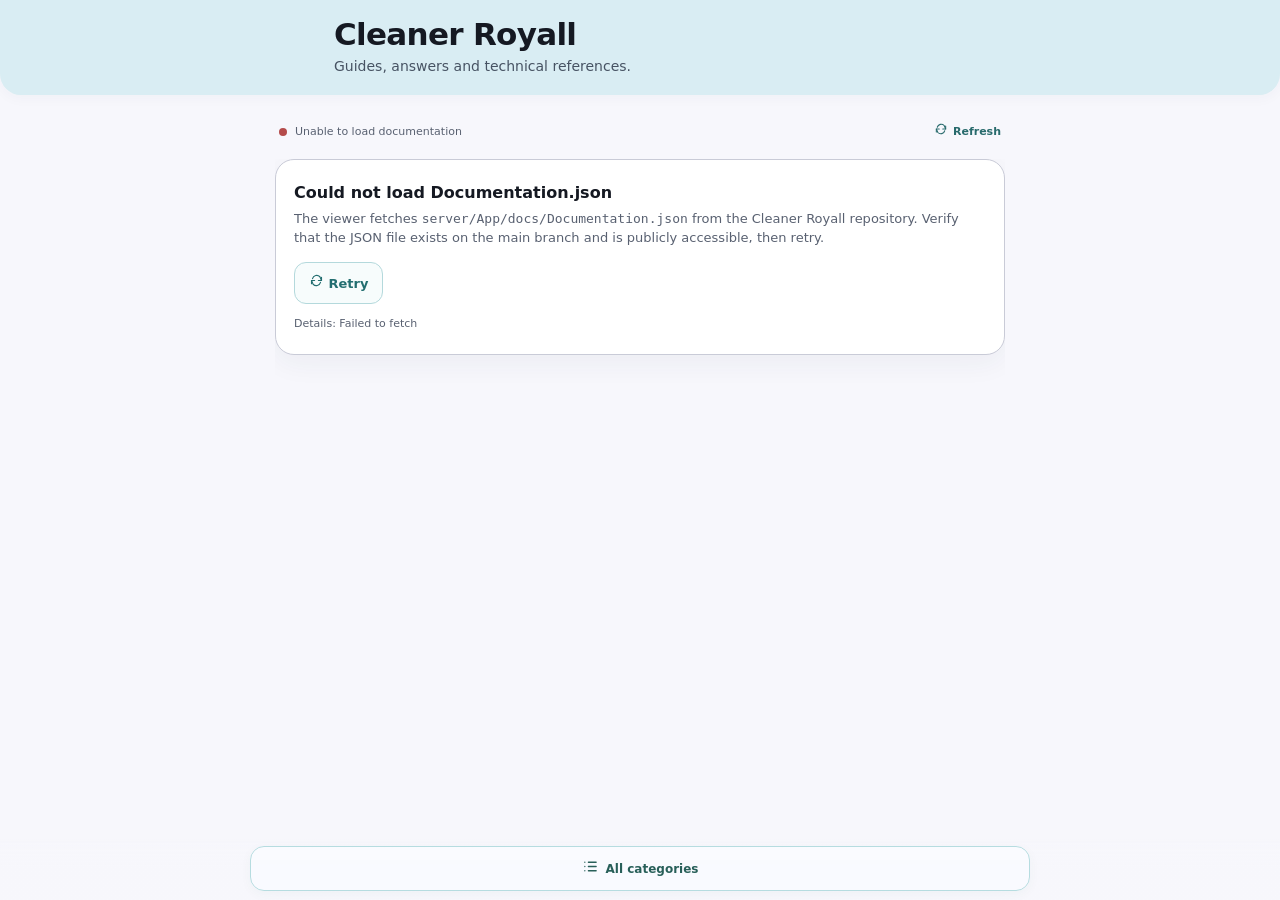
==== commit 8e89090c: "Load docs from Cleaner Royall Documentation.json" ====
--- a/web/CleanerRoyall/index.html
+++ b/web/CleanerRoyall/index.html
@@ -94,7 +94,7 @@
 <main class="main">
   <div class="status-line" aria-live="polite"><div class="status-left"><span class="status-dot loading" id="statusDot"></span><span id="statusText">Loading documentation…</span></div><div class="status-actions"><button class="refresh-inline" id="refreshButton" type="button" data-action="refresh"><span id="refreshIcon"></span><span id="refreshLabel">Refresh</span></button></div></div>
   <section class="main-scroll" id="mainScroll" aria-live="polite">
-    <div class="loading-panel"><div class="loading-row"><span class="spinner" aria-hidden="true"></span><div><div class="loading-title">Opening the knowledge base</div><p class="loading-copy">Loading articles from KnowledgeBase.json.</p></div></div><div class="skeleton"></div><div class="skeleton short"></div></div>
+    <div class="loading-panel"><div class="loading-row"><span class="spinner" aria-hidden="true"></span><div><div class="loading-title">Opening the knowledge base</div><p class="loading-copy">Loading articles from Cleaner Royall documentation.</p></div></div><div class="skeleton"></div><div class="skeleton short"></div></div>
   </section>
 </main>
 <button class="floating-top" id="backToTop" type="button" aria-label="Back to top" title="Back to top"></button>
@@ -105,13 +105,13 @@
   <header class="sheet-top"><div class="sheet-title-wrap"><div class="sheet-label-row" id="sheetLabelRow"></div><h2 class="sheet-title" id="sheetTitle" tabindex="-1">Article title</h2><p class="sheet-subtitle" id="sheetSubtitle"></p></div><button class="sheet-close" id="sheetClose" type="button" data-action="close-sheet" aria-label="Close article"></button></header>
   <div class="sheet-meta" id="sheetMeta"></div>
   <div class="sheet-scroll" id="sheetScroll" tabindex="0"></div>
-  <footer class="sheet-footer"><button class="sheet-back" type="button" data-action="close-sheet"><span id="backIcon"></span>Back</button><span class="sheet-footer-note">Cleaner Royall Knowledge Base</span></footer>
+  <footer class="sheet-footer"><button class="sheet-back" type="button" data-action="close-sheet"><span id="backIcon"></span>Back</button><span class="sheet-footer-note">Cleaner Royall Documentation</span></footer>
 </section>
 <div class="toast" id="toast" role="status" aria-live="polite"></div>
 <script>
 (() => {
 'use strict';
-const KNOWLEDGE_BASE_URL = './KnowledgeBase.json';
+const DOCUMENTATION_JSON_URL = 'https://raw.githubusercontent.com/AraafRoyall/Cleaner-Royall/main/server/App/docs/Documentation.json';
 const $ = id => document.getElementById(id);
 const ICONS = {
   sparkles:'<path d="m12 3 1.9 5.8L20 11l-6.1 2.2L12 19l-1.9-5.8L4 11l6.1-2.2L12 3Z"/><path d="m19 14 1.1 2.9L23 18l-2.9 1.1L19 22l-1.1-2.9L15 18l2.9-1.1L19 14Z"/>',
@@ -172,13 +172,13 @@
 function showToast(message){const toast=$('toast');toast.textContent=message;toast.classList.add('visible');clearTimeout(toastTimer);toastTimer=setTimeout(()=>toast.classList.remove('visible'),2300)}
 async function copyText(text){try{await navigator.clipboard.writeText(text);showToast('Copied to clipboard')}catch(_){const textarea=document.createElement('textarea');textarea.value=text;textarea.setAttribute('readonly','');textarea.style.position='fixed';textarea.style.opacity='0';document.body.appendChild(textarea);textarea.select();let success=false;try{success=document.execCommand('copy')}catch(__){}textarea.remove();showToast(success?'Copied to clipboard':'Copy failed — select the code and copy it manually')}}
 function applyApp(data){const app=data.app&&typeof data.app==='object'?data.app:{};const name=normaliseText(app.name)||'Documentation',pageTitle=normaliseText(app.title)||name,description=normaliseText(app.description)||'Guides, answers and technical references.';$('appName').textContent=name;$('appDescription').textContent=description;document.title=`${name} — ${pageTitle}`;$('headerMeta').innerHTML='';if(app.version&&normaliseText(app.version).toLowerCase()!=='preview')$('headerMeta').innerHTML=`<span class="tiny-meta">${escapeHtml(app.version)}</span>`;if(!appIconRequested){appIconRequested=true;const image=$('appIcon'),fallback=$('iconFallback');fallback.innerHTML=icon('sparkles',42);fallback.style.display='grid';image.classList.remove('is-visible');image.onload=()=>{image.classList.add('is-visible');fallback.style.display='none'};image.onerror=()=>{image.classList.remove('is-visible');fallback.style.display='grid'};const src=safeUrl(app.logo||app.icon)||'https://raw.githubusercontent.com/AraafRoyall/Cleaner-Royall/main/assets/logo.png';image.alt=name+' logo';if(src){image.src=src}else{image.removeAttribute('src')}}}
-function validateAndSetData(data,isInitial=false){if(!data||typeof data!=='object'||!Array.isArray(data.categories))throw new Error('Expected a categories array in KnowledgeBase.json');const categories=data.categories.filter(c=>c&&typeof c==='object'&&c.id).map(c=>({...c,id:String(c.id),articles:Array.isArray(c.articles)?c.articles:[]}));const categoryIds=new Set(),articleIds=new Set(),entries=[];for(const c of categories){if(categoryIds.has(c.id))throw new Error('Duplicate category id: '+c.id);categoryIds.add(c.id);for(const a of c.articles){if(!a||typeof a!=='object'||!a.id||!a.title)throw new Error('Every article requires id and title in category '+c.id);const id=String(a.id);if(articleIds.has(id))throw new Error('Duplicate article id: '+id);articleIds.add(id);entries.push({...a,id,category:c.id,content:String(a.content??'')})}}knowledgeData={...data,categories};allEntries=entries;categoryMap=new Map(categories.map(c=>[c.id,c]));if(currentCategory&&!categoryMap.has(currentCategory))currentCategory='';applyApp(knowledgeData);applyRouteFromLocation(isInitial)}
+function validateAndSetData(data,isInitial=false){if(!data||typeof data!=='object'||!Array.isArray(data.categories))throw new Error('Expected a categories array in Documentation.json');const categories=data.categories.filter(c=>c&&typeof c==='object'&&c.id).map(c=>({...c,id:String(c.id),articles:Array.isArray(c.articles)?c.articles:[]}));const categoryIds=new Set(),articleIds=new Set(),entries=[];for(const c of categories){if(categoryIds.has(c.id))throw new Error('Duplicate category id: '+c.id);categoryIds.add(c.id);for(const a of c.articles){if(!a||typeof a!=='object'||!a.id||!a.title)throw new Error('Every article requires id and title in category '+c.id);const id=String(a.id);if(articleIds.has(id))throw new Error('Duplicate article id: '+id);articleIds.add(id);entries.push({...a,id,category:c.id,content:String(a.content??'')})}}knowledgeData={...data,categories};allEntries=entries;categoryMap=new Map(categories.map(c=>[c.id,c]));if(currentCategory&&!categoryMap.has(currentCategory))currentCategory='';applyApp(knowledgeData);applyRouteFromLocation(isInitial)}
 function applyRouteFromLocation(isInitial=false){const url=new URL(location.href),requestedCategory=url.searchParams.get('category')||'',requestedId=url.searchParams.get('id')||'',previousQuery=currentQuery;currentCategory=categoryMap.has(requestedCategory)?requestedCategory:'';currentQuery=isInitial||requestedId?'':previousQuery;if(requestedId){const entry=allEntries.find(item=>String(item.id)===requestedId&&(!requestedCategory||item.category===requestedCategory));if(!entry){renderHome();if(!$('articleSheet').hidden)closeSheet(true);updateRoute(currentCategory,'',true,false);showToast('Article not found');return}currentCategory=entry.category;currentQuery='';renderHome();const state=history.state||{},direct=!!isInitial||(!!(state.docsViewer&&state.id===entry.id&&state.direct));updateRoute(entry.category,entry.id,true,direct);openEntry(entry.id,null,{fromRoute:true});return}if(!$('articleSheet').hidden)closeSheet(true);renderHome();if(isInitial||!(history.state&&history.state.docsViewer)||String((history.state&&history.state.category)||'')!==currentCategory)updateRoute(currentCategory,'',true,false)}
 function restoreHistoryRoute(event){const state=event.state||history.state||{},url=new URL(location.href),requestedCategory=url.searchParams.get('category')||state.category||'',requestedId=url.searchParams.get('id')||state.id||'';currentCategory=categoryMap.has(requestedCategory)?requestedCategory:'';currentQuery=String(state.query||'');if(requestedId){const entry=allEntries.find(item=>String(item.id)===requestedId&&(!requestedCategory||item.category===requestedCategory));if(entry){currentCategory=entry.category;renderHome();openEntry(entry.id,null,{fromRoute:true});return}currentQuery='';renderHome();closeSheet(true);updateRoute(currentCategory,'',true,false);showToast('Article not found');return}if(!$('articleSheet').hidden)closeSheet(true);renderHome()}
 function updateRefreshVisibility(){const button=$('refreshButton');if(button&&successfulManualRefreshes>=2)button.hidden=true}
-async function loadKnowledgeBase(manual=false){let success=false;const button=$('refreshButton');button.disabled=true;$('refreshLabel').textContent='Loading…';$('statusDot').className='status-dot loading';$('statusText').textContent='Loading documentation…';try{const response=await fetch(KNOWLEDGE_BASE_URL,{cache:'no-store',headers:{Accept:'application/json'}});if(!response.ok)throw new Error(`HTTP ${response.status} while loading ./KnowledgeBase.json`);const data=await response.json();validateAndSetData(data,initialLoadPending);initialLoadPending=false;success=true}catch(error){$('statusDot').className='status-dot error';$('statusText').textContent='Unable to load knowledge base';$('mainScroll').innerHTML=`<div class="error-panel"><h2 class="error-title">Could not load KnowledgeBase.json</h2><p class="error-copy">Place <strong>KnowledgeBase.json</strong> in the same folder as this HTML file, then refresh. The viewer fetches <code>./KnowledgeBase.json</code> and does not use a repository-specific URL.</p><div class="error-actions"><button type="button" class="small-action" data-action="refresh">${icon('refresh',15)} Retry</button></div><p class="error-copy" style="margin-top:12px;font-size:11px">Details: ${escapeHtml(error.message||'Network request failed')}</p></div>`}finally{button.disabled=false;$('refreshLabel').textContent='Refresh';if(success&&manual)successfulManualRefreshes++;updateRefreshVisibility()}}
+async function loadDocumentation(manual=false){let success=false;const button=$('refreshButton');button.disabled=true;$('refreshLabel').textContent='Loading…';$('statusDot').className='status-dot loading';$('statusText').textContent='Loading documentation…';try{const response=await fetch(DOCUMENTATION_JSON_URL,{cache:'no-store',headers:{Accept:'application/json'}});if(!response.ok)throw new Error(`HTTP ${response.status} while loading Documentation.json from the Cleaner Royall repository`);const data=await response.json();validateAndSetData(data,initialLoadPending);initialLoadPending=false;success=true}catch(error){$('statusDot').className='status-dot error';$('statusText').textContent='Unable to load documentation';$('mainScroll').innerHTML=`<div class="error-panel"><h2 class="error-title">Could not load Documentation.json</h2><p class="error-copy">The viewer fetches <code>server/App/docs/Documentation.json</code> from the Cleaner Royall repository. Verify that the JSON file exists on the main branch and is publicly accessible, then retry.</p><div class="error-actions"><button type="button" class="small-action" data-action="refresh">${icon('refresh',15)} Retry</button></div><p class="error-copy" style="margin-top:12px;font-size:11px">Details: ${escapeHtml(error.message||'Network request failed')}</p></div>`}finally{button.disabled=false;$('refreshLabel').textContent='Refresh';if(success&&manual)successfulManualRefreshes++;updateRefreshVisibility()}}
 function resetFilters(){currentCategory='';currentQuery='';updateRoute('','',true,false);renderHome();$('mainScroll').scrollTop=0}
-document.addEventListener('click',event=>{const target=event.target.closest('[data-action]');if(!target)return;const action=target.dataset.action;if(action==='open-category'){currentCategory=target.dataset.category||'';currentQuery='';updateRoute(currentCategory,'',false,false);renderHome();$('mainScroll').scrollTop=0}else if(action==='all-categories'||action==='all-articles'||action==='reset-filters'){resetFilters()}else if(action==='clear-search'){currentQuery='';renderHome();$('searchInput').focus({preventScroll:true})}else if(action==='refresh'){loadKnowledgeBase()}else if(action==='open-entry'){openEntry(target.dataset.id,target)}else if(action==='close-sheet'){closeSheet()}else if(action==='copy-code'){let code='';try{code=decodeURIComponent(target.dataset.code||'')}catch(_){code=target.dataset.code||''}copyText(code)}});
+document.addEventListener('click',event=>{const target=event.target.closest('[data-action]');if(!target)return;const action=target.dataset.action;if(action==='open-category'){currentCategory=target.dataset.category||'';currentQuery='';updateRoute(currentCategory,'',false,false);renderHome();$('mainScroll').scrollTop=0}else if(action==='all-categories'||action==='all-articles'||action==='reset-filters'){resetFilters()}else if(action==='clear-search'){currentQuery='';renderHome();$('searchInput').focus({preventScroll:true})}else if(action==='refresh'){loadDocumentation()}else if(action==='open-entry'){openEntry(target.dataset.id,target)}else if(action==='close-sheet'){closeSheet()}else if(action==='copy-code'){let code='';try{code=decodeURIComponent(target.dataset.code||'')}catch(_){code=target.dataset.code||''}copyText(code)}});
 $('sheetOverlay').addEventListener('click',()=>closeSheet());$('sheetClose').innerHTML=icon('x',19);$('backToTop').innerHTML=icon('arrowUp',21);$('allIcon').innerHTML=icon('list',19);$('refreshIcon').innerHTML=icon('refresh',14);$('mainScroll').addEventListener('scroll',()=> $('backToTop').classList.toggle('visible',$('mainScroll').scrollTop>380),{passive:true});$('backToTop').addEventListener('click',()=> $('mainScroll').scrollTo({top:0,behavior:matchMedia('(prefers-reduced-motion: reduce)').matches?'auto':'smooth'}));document.addEventListener('keydown',event=>{if(event.key==='Escape')closeSheet()});
 window.addEventListener('popstate',restoreHistoryRoute);
 const preventZoom=event=>event.preventDefault();
@@ -188,7 +188,7 @@
 document.addEventListener('touchmove',event=>{if(event.touches&&event.touches.length>1)event.preventDefault()},{passive:false});
 document.addEventListener('wheel',event=>{if(event.ctrlKey||event.metaKey)event.preventDefault()},{passive:false});
 document.addEventListener('keydown',event=>{if((event.ctrlKey||event.metaKey)&&['+','=','-','0','_'].includes(event.key))event.preventDefault()});
-loadKnowledgeBase();
+loadDocumentation();
 })();
 </script>
 </body>
